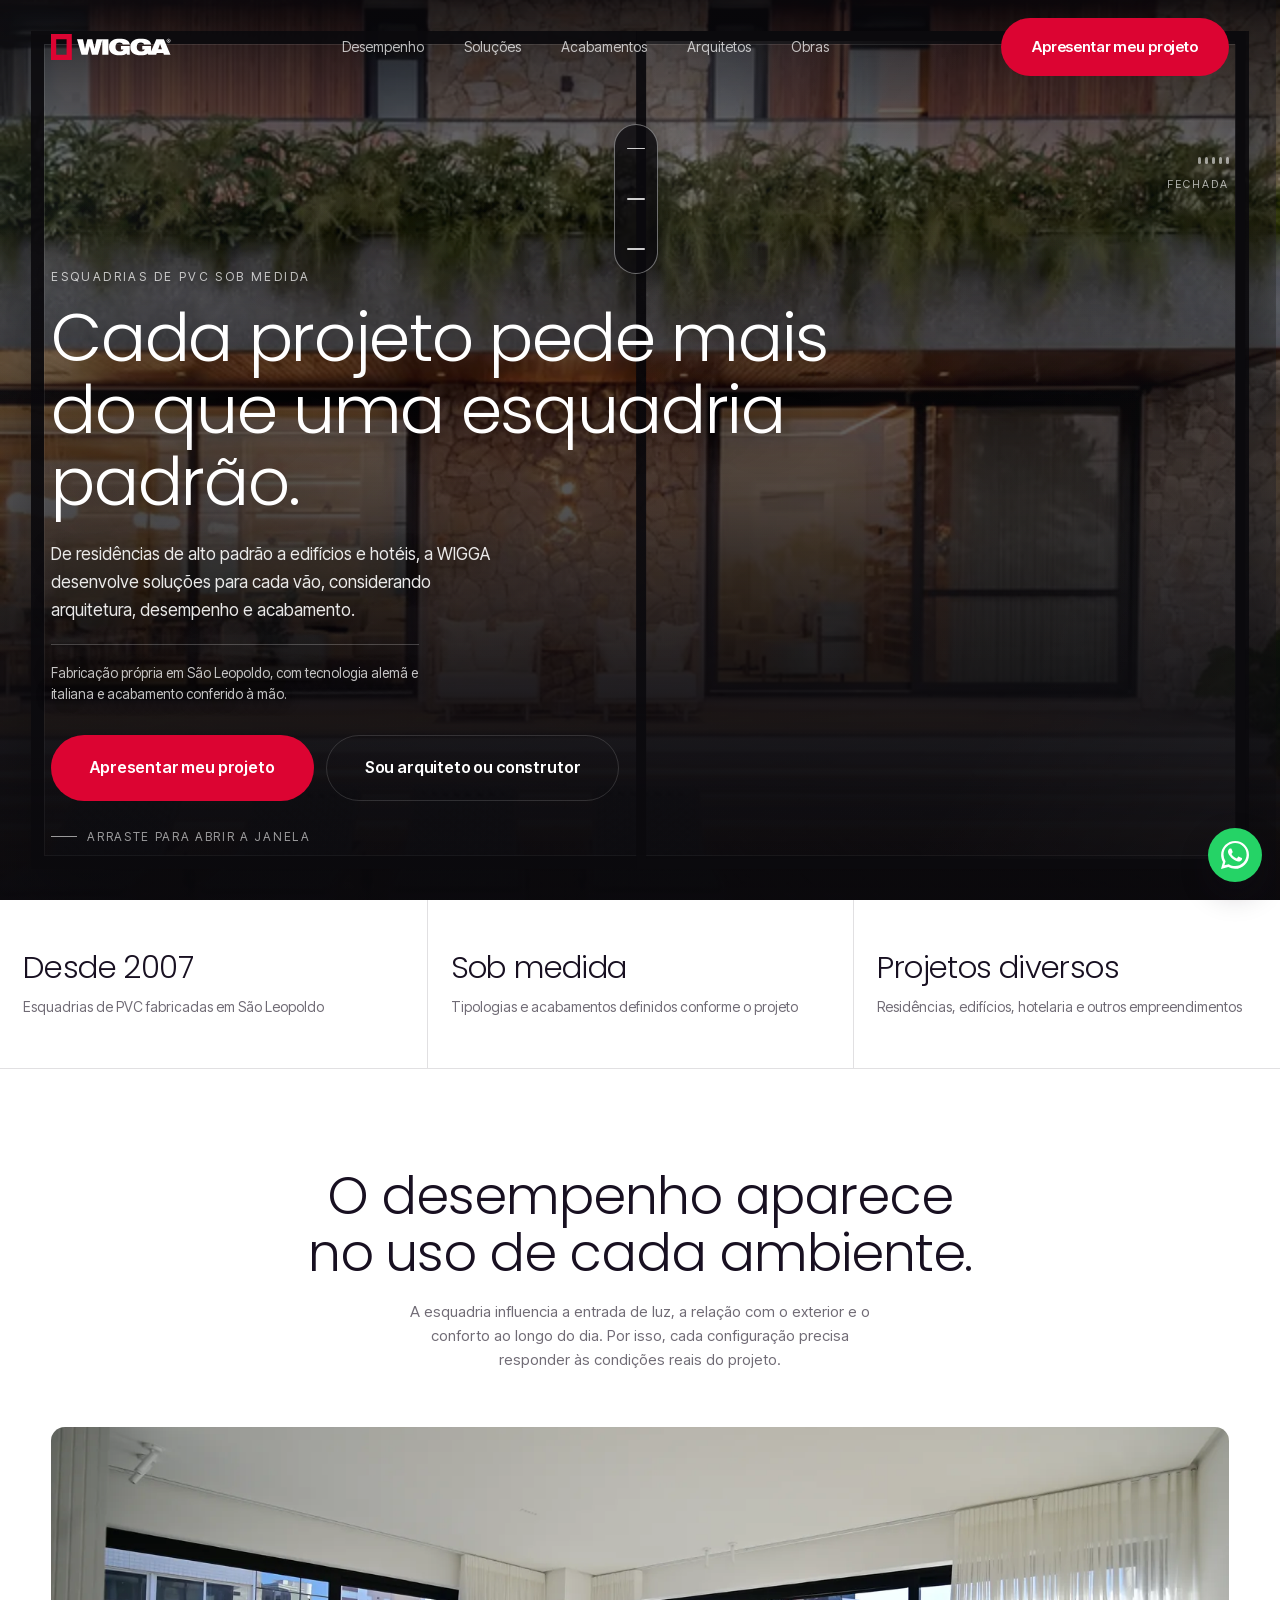
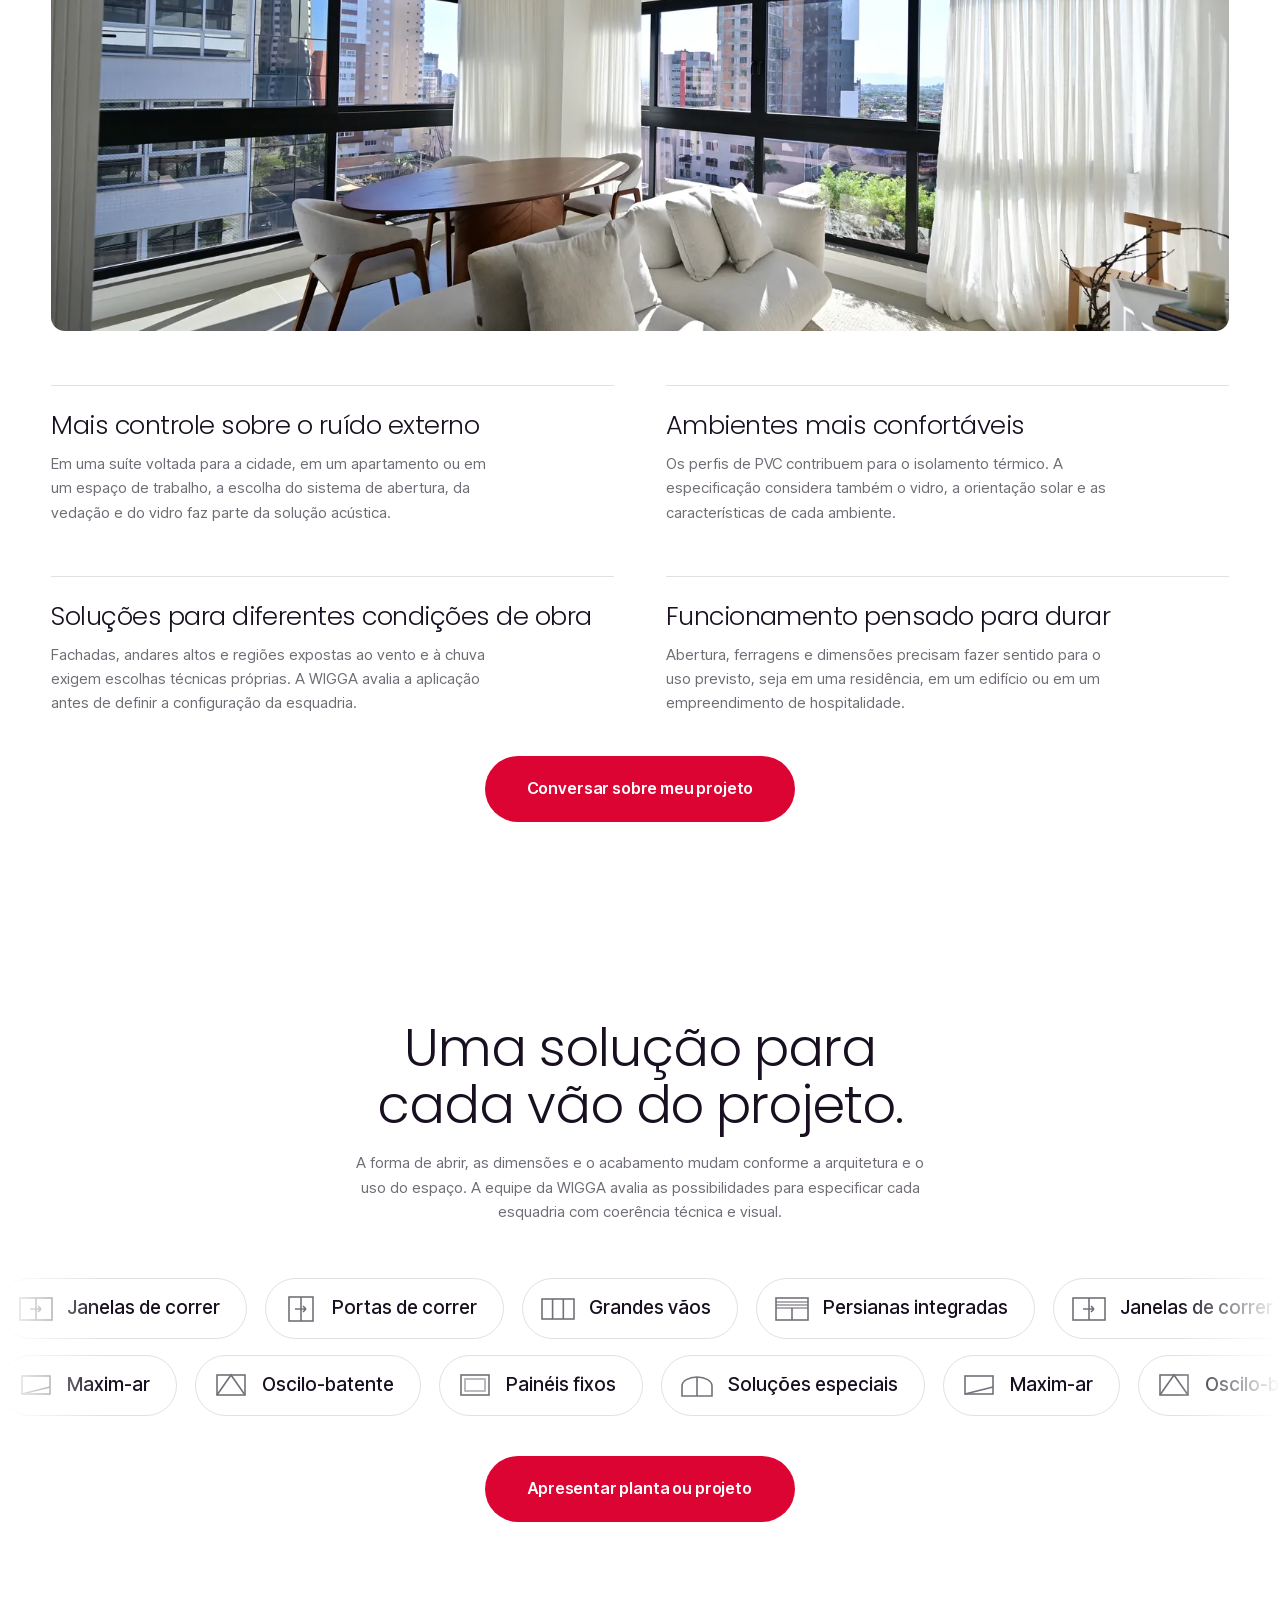
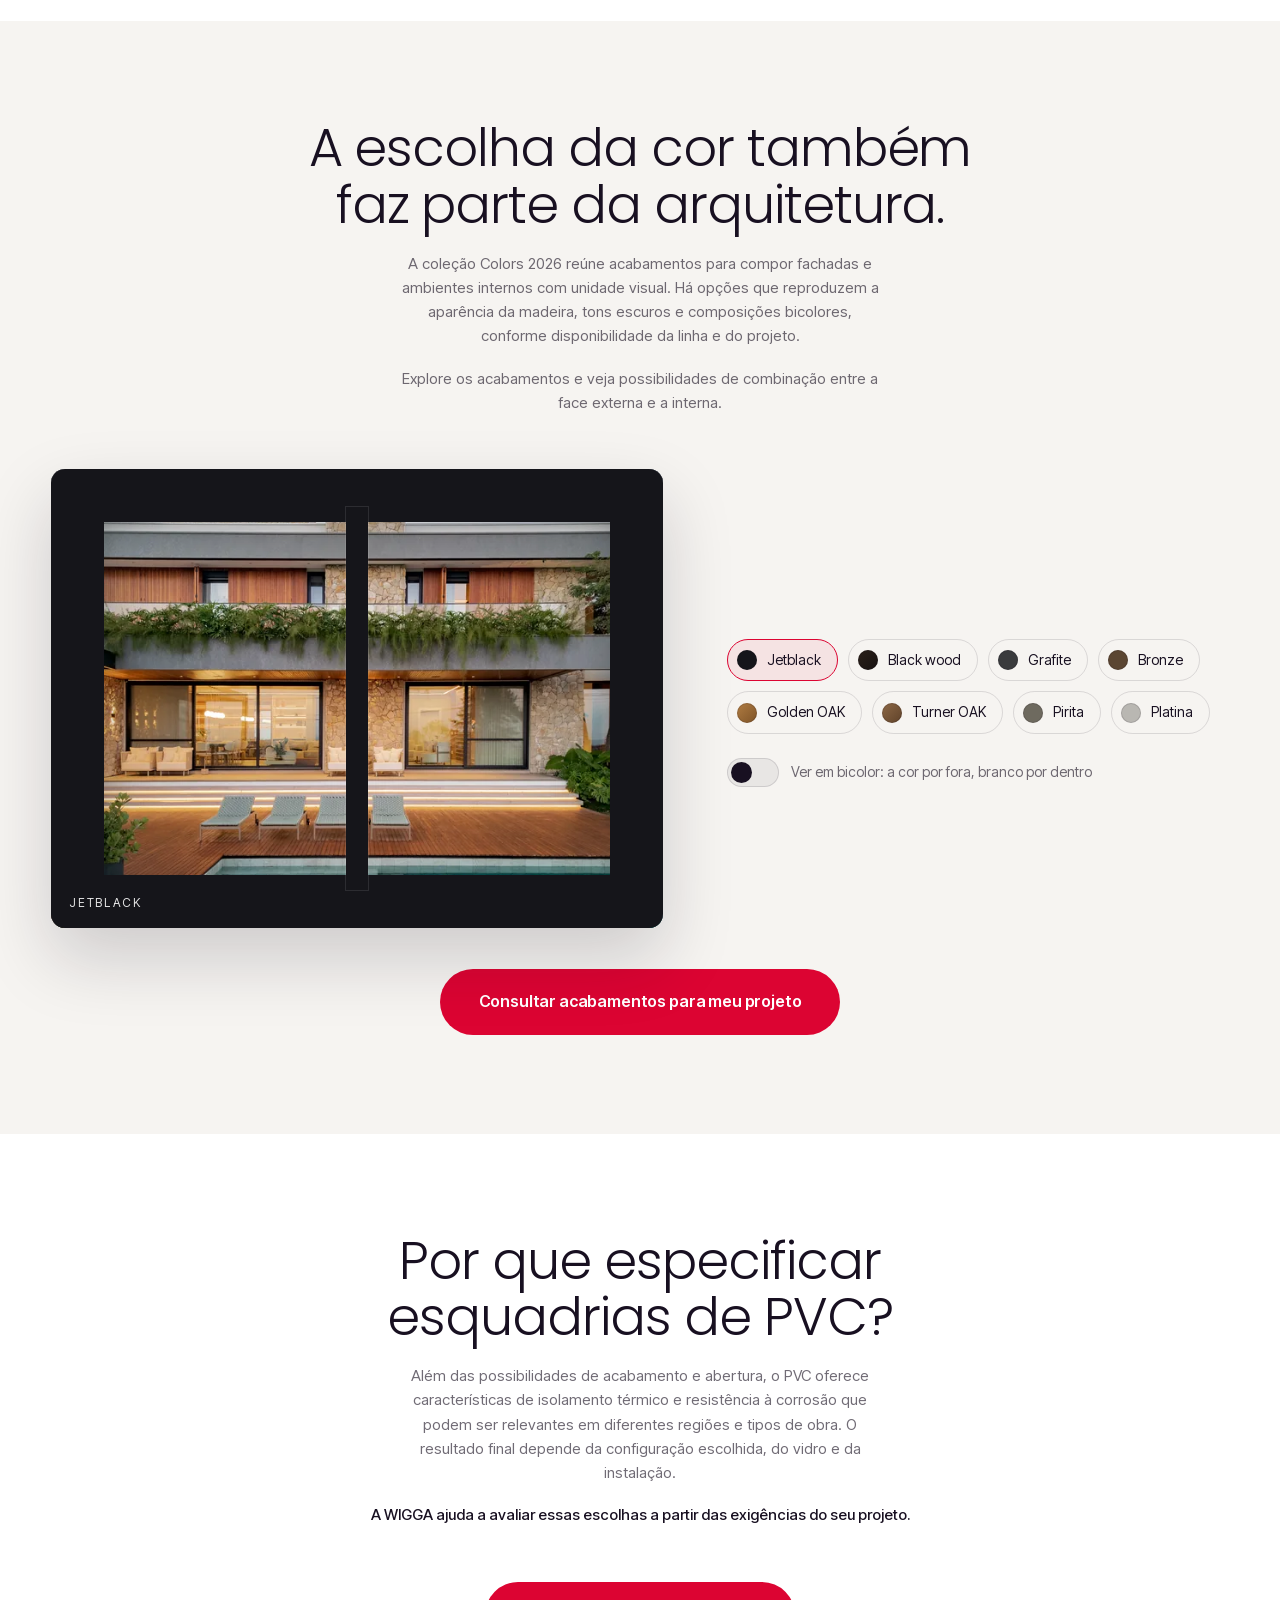
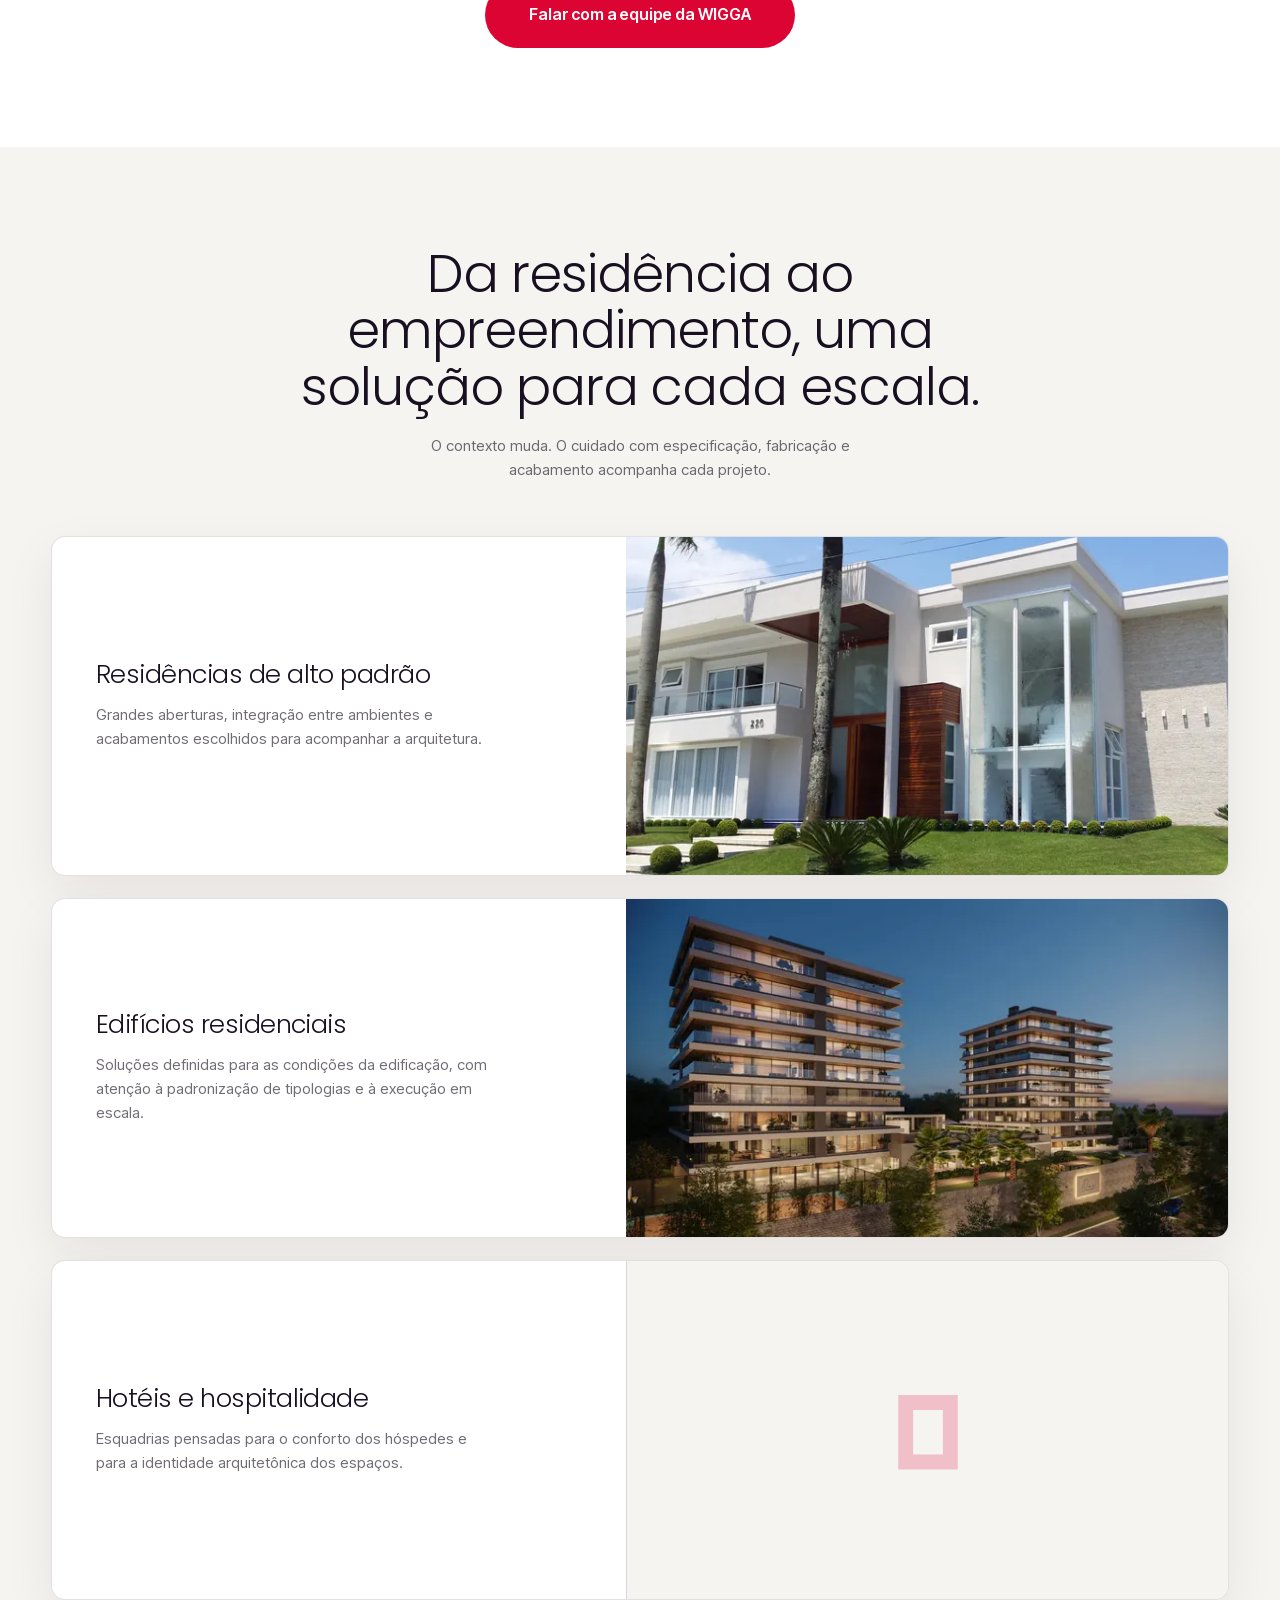
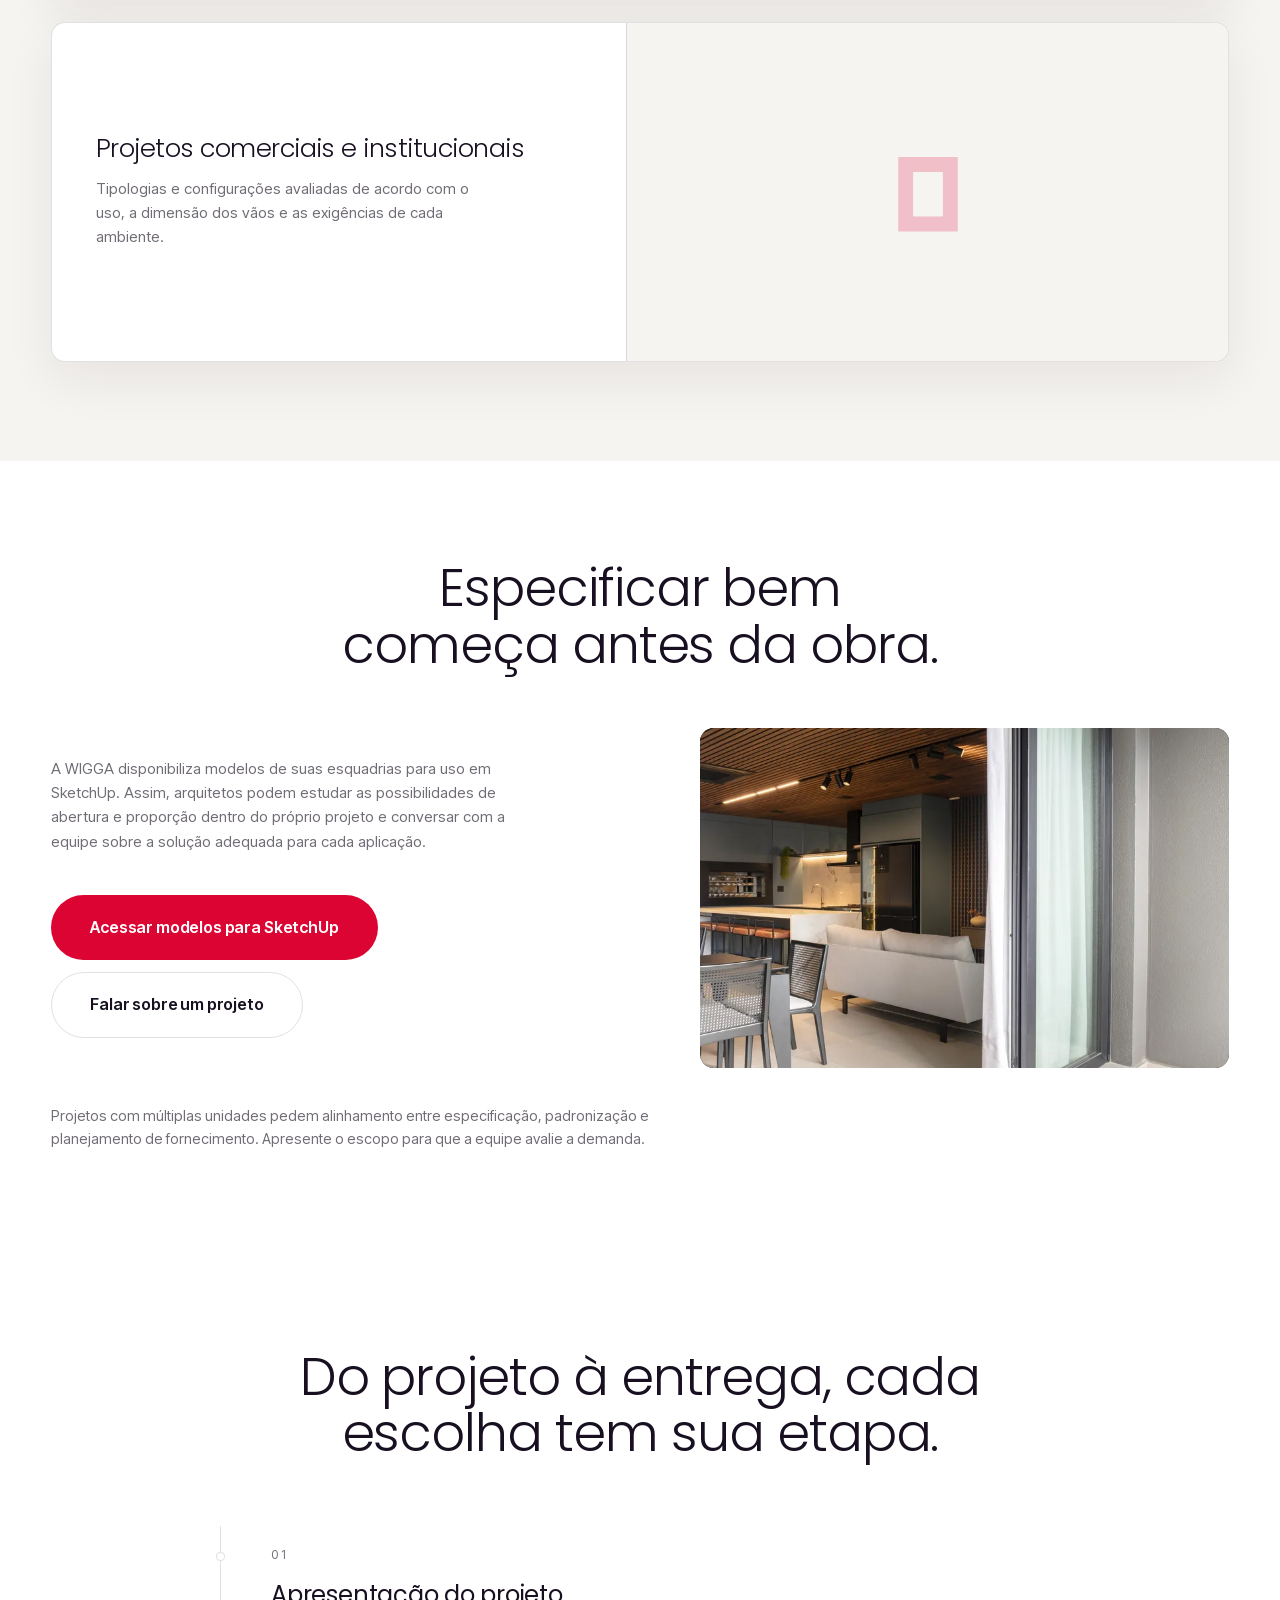
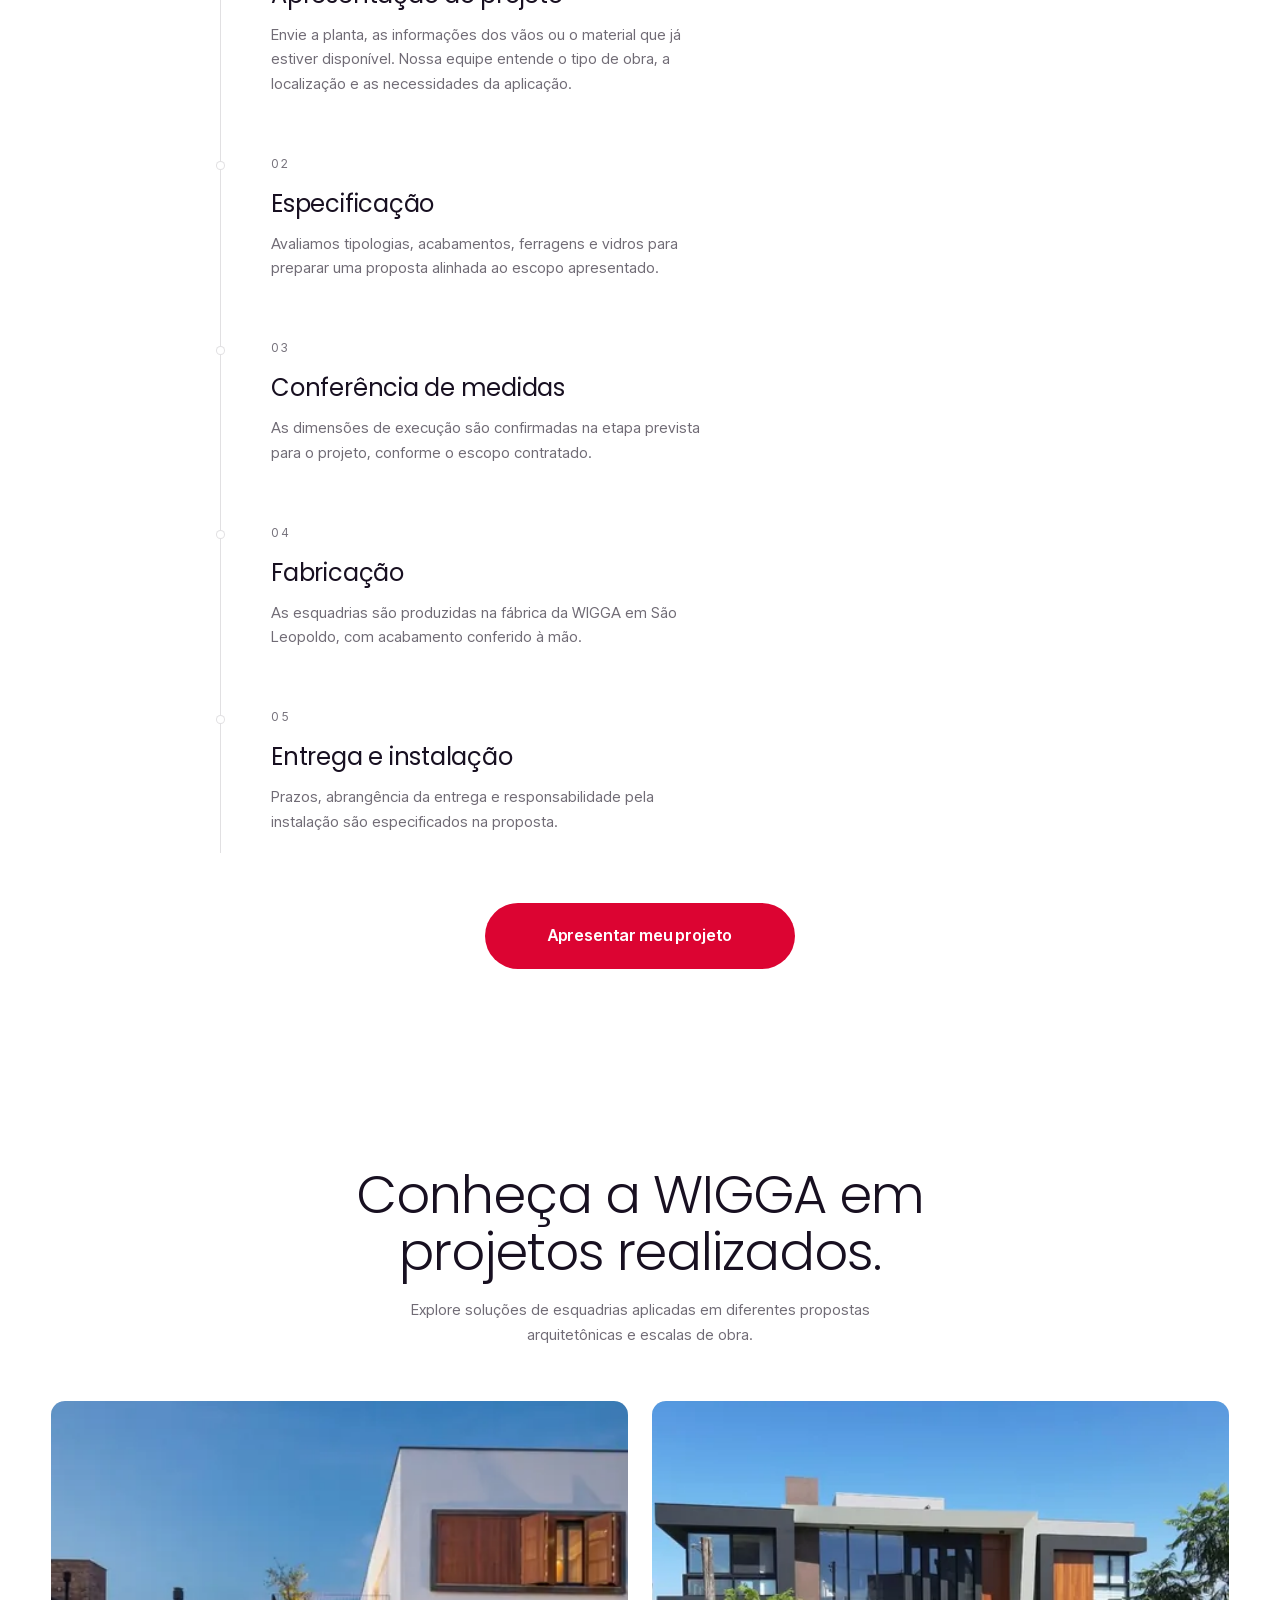
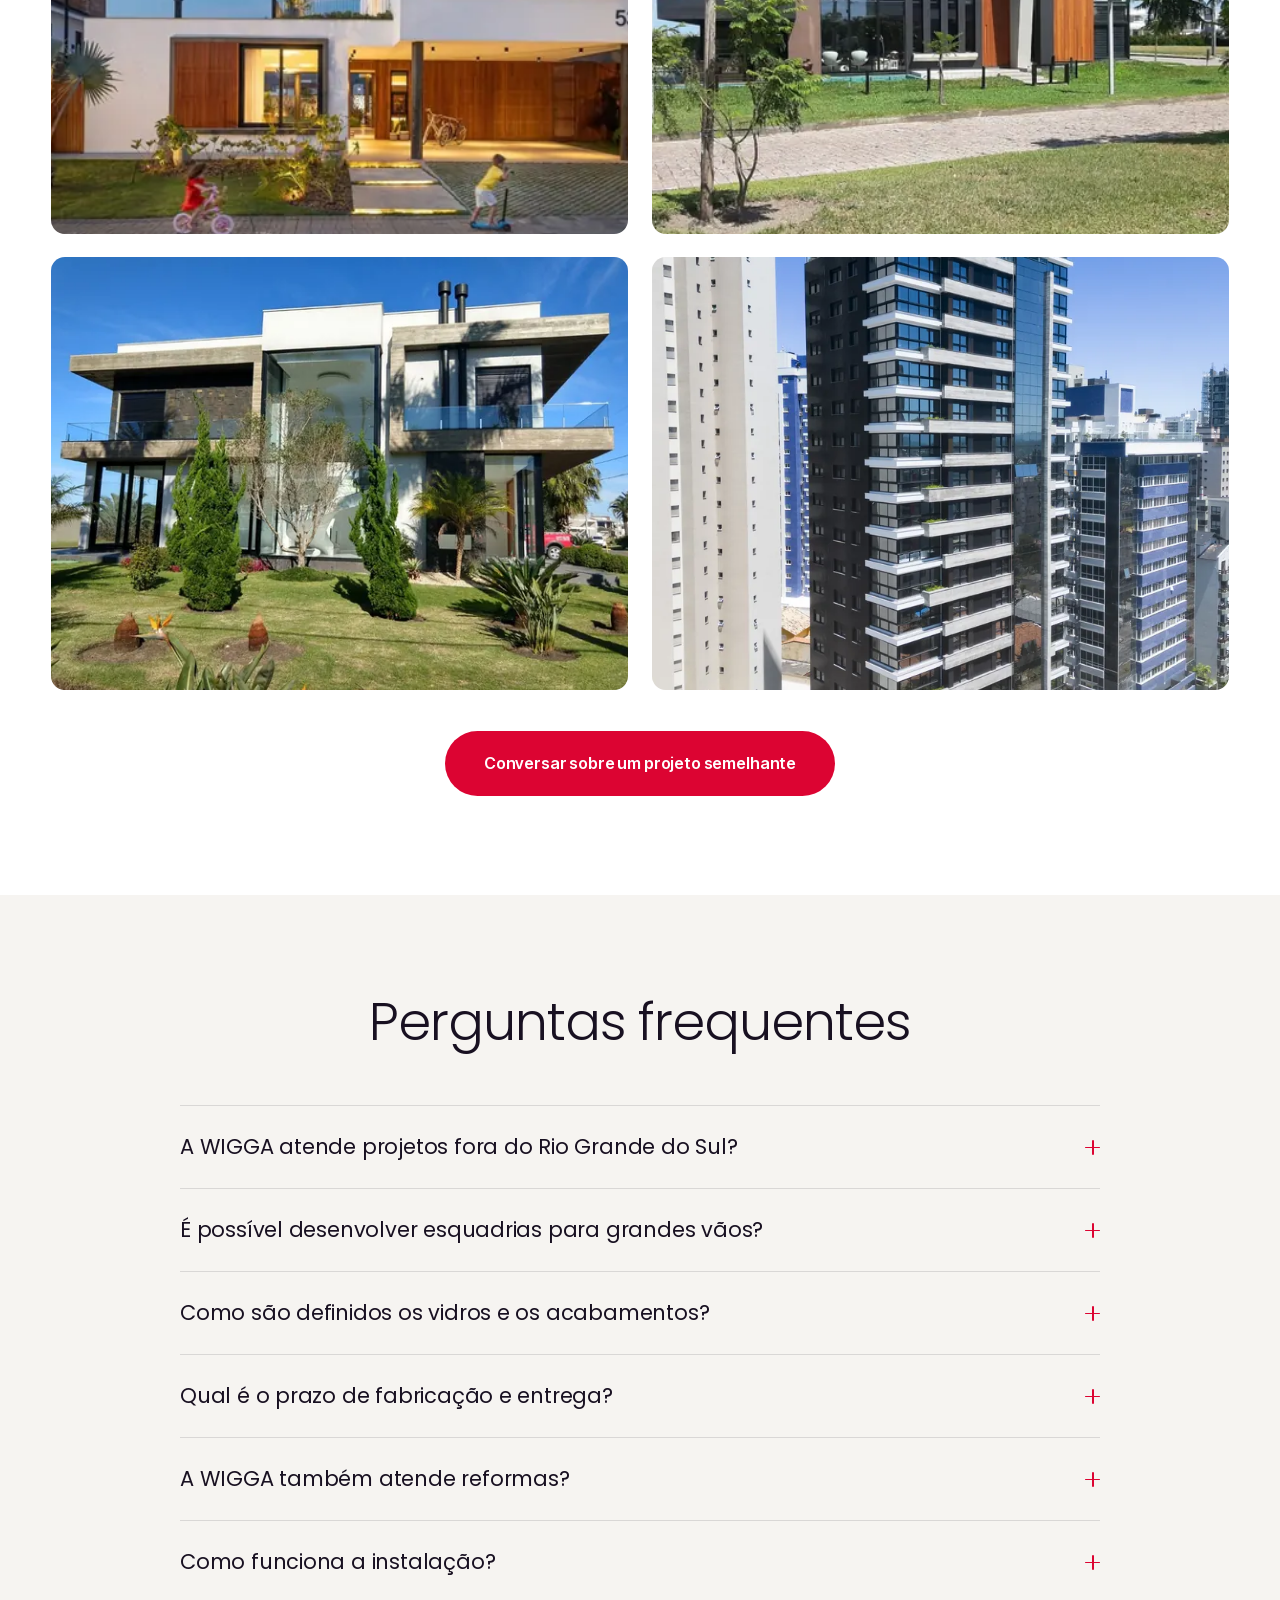
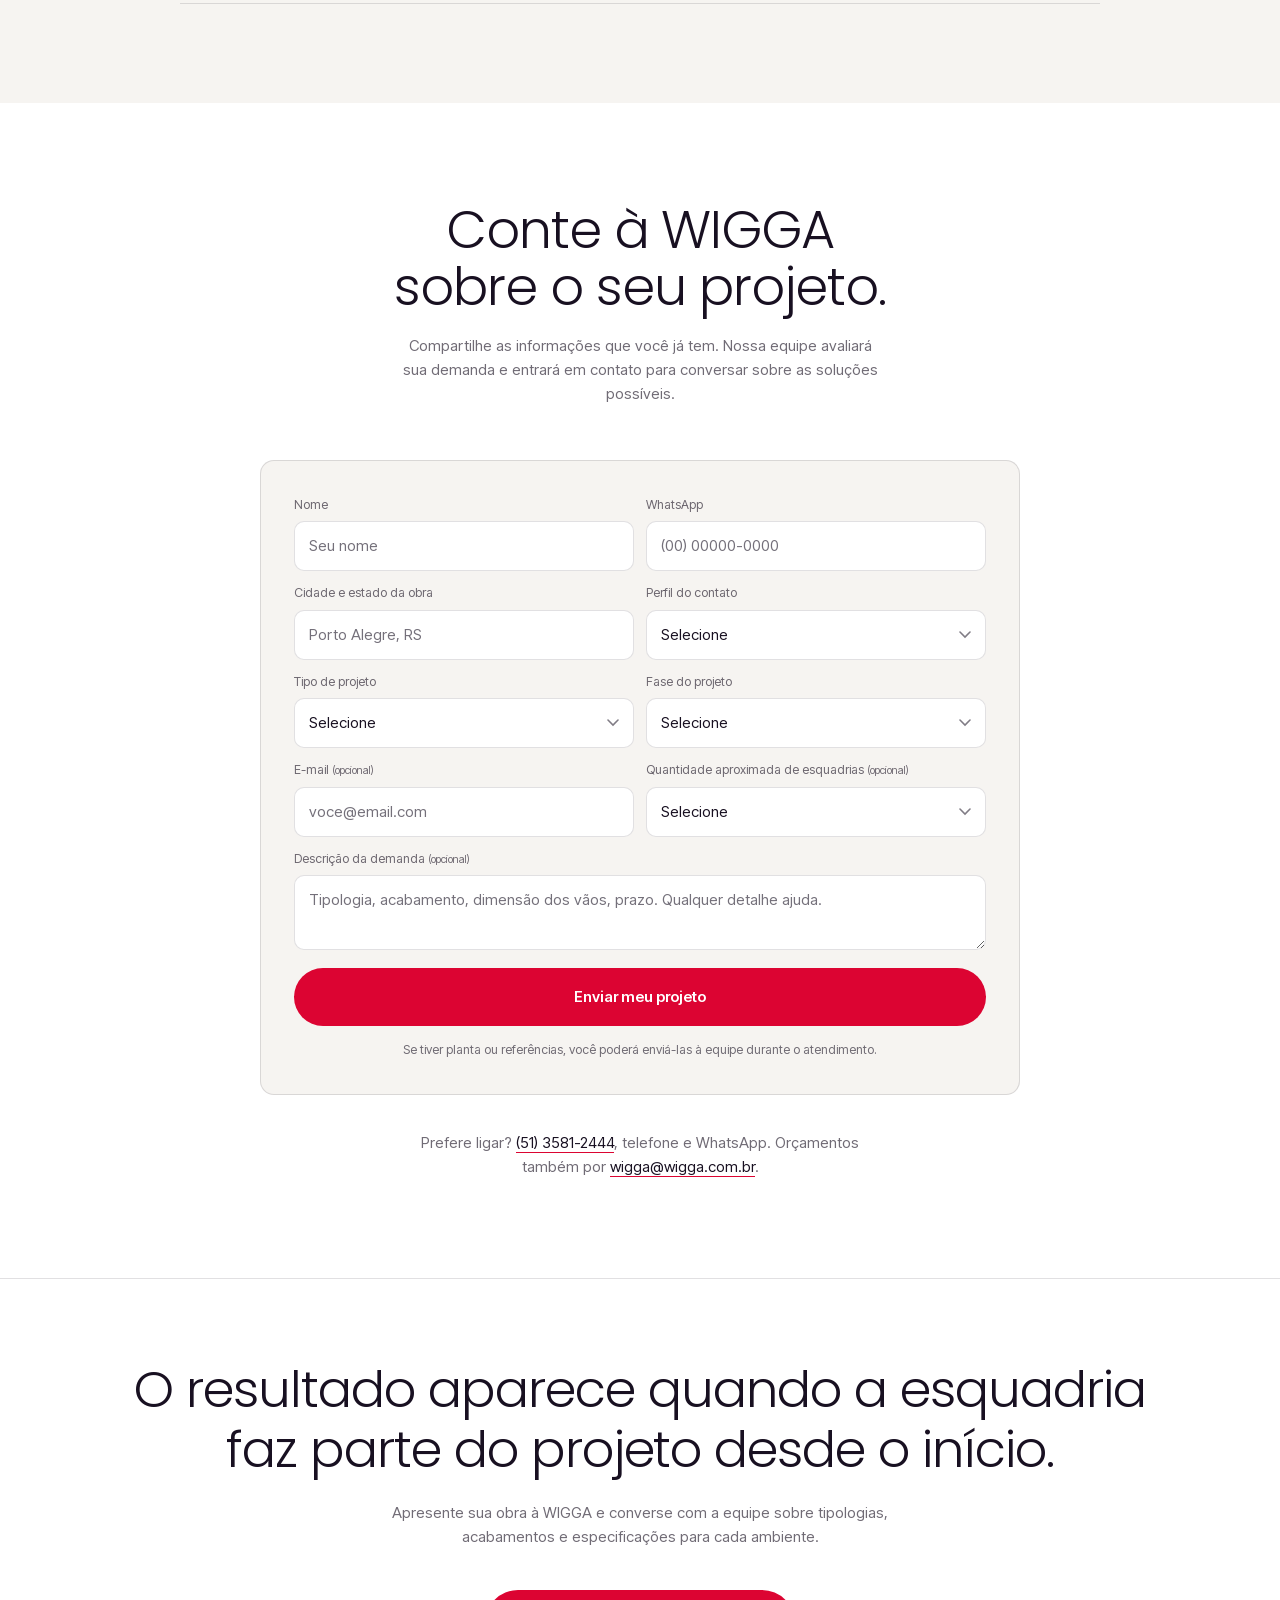
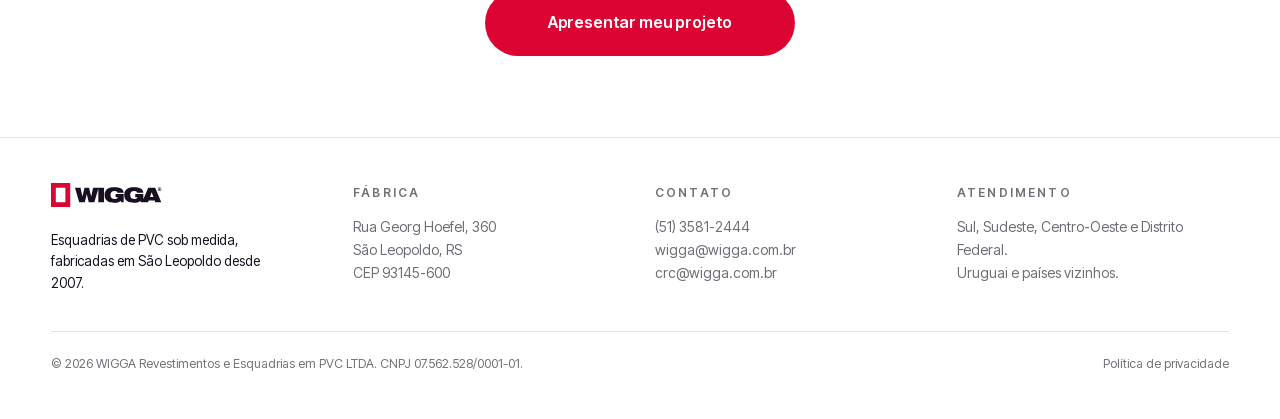
==== index.html @ 5fb22f9e "copy: apply the client's full revision document, word for word WIGGA sent WIGGA_Orientacoes_Completa" ====
<!DOCTYPE html>
<html lang="pt-BR" class="no-js">
<head>
<meta charset="utf-8">
<meta name="viewport" content="width=device-width, initial-scale=1">
<title>Esquadrias de PVC sob medida para projetos de alto padrão | WIGGA</title>
<meta name="description" content="Esquadrias de PVC sob medida para residências, edifícios, hotéis e outros projetos de alto padrão. Apresente seu projeto à equipe da WIGGA.">
<link rel="canonical" href="https://wigga.com.br/">
<meta name="theme-color" content="#FFFFFF">
<meta name="robots" content="index,follow">

<meta property="og:type" content="website">
<meta property="og:locale" content="pt_BR">
<meta property="og:site_name" content="WIGGA">
<meta property="og:title" content="Esquadrias de PVC sob medida para projetos de alto padrão | WIGGA">
<meta property="og:description" content="Esquadrias de PVC sob medida para residências, edifícios, hotéis e outros projetos de alto padrão. Apresente seu projeto à equipe da WIGGA.">
<meta property="og:image" content="https://wigga.com.br/assets/img/hero-residencia-1400.webp">
<meta name="twitter:card" content="summary_large_image">

<link rel="icon" href="assets/img/favicon.svg" type="image/svg+xml">
<link rel="apple-touch-icon" href="assets/img/apple-touch-icon.png">

<link rel="preload" href="assets/fonts/Poppins-300.woff2" as="font" type="font/woff2" crossorigin>
<link rel="preload" href="assets/fonts/InterTight-var.woff2" as="font" type="font/woff2" crossorigin>
<link rel="preload" as="image" href="assets/img/hero-residencia-1400.webp" imagesrcset="assets/img/hero-residencia-1400.webp 1400w, assets/img/hero-residencia-2000.webp 2000w" imagesizes="100vw" media="(min-width:641px)" fetchpriority="high">
<link rel="preload" as="image" href="assets/img/hero-residencia-4x5-640.webp" imagesrcset="assets/img/hero-residencia-4x5-640.webp 640w, assets/img/hero-residencia-4x5-900.webp 900w" imagesizes="100vw" media="(max-width:640px)" fetchpriority="high">
<!--CSS--><style>@font-face{
font-family:'Poppins';
src:url('assets/fonts/Poppins-300.woff2') format('woff2');
font-weight:300; font-style:normal; font-display:swap;
}
@font-face{
font-family:'Poppins';
src:url('assets/fonts/Poppins-400.woff2') format('woff2');
font-weight:400; font-style:normal; font-display:swap;
}
@font-face{
font-family:'Inter Tight';
src:url('assets/fonts/InterTight-var.woff2') format('woff2-variations');
font-weight:100 900; font-style:normal; font-display:swap;
}
:root{
--paper:#FFFFFF;
--paper-2:#F6F4F1;
--ink:#0B0A0E;
--fg:#FFFFFF;
--fg-dim:rgba(255,255,255,.66);
--fg-faint:rgba(255,255,255,.58);
--on-paper:#181021;
--on-paper-dim:rgba(24,16,33,.62);
--on-paper-faint:rgba(24,16,33,.6);
--brand:#DC0432;
--zap:#25D366;
--zap-dark:#1FB457;
--line:rgba(255,255,255,.14);
--line-paper:rgba(24,16,33,.13);
--font-display:'Poppins',-apple-system,BlinkMacSystemFont,'Segoe UI',sans-serif;
--font-body:'Inter Tight',-apple-system,BlinkMacSystemFont,'Segoe UI',sans-serif;
--t-hero:clamp(32px,5.2vw,78px);
--t-h2:clamp(27px,4.1vw,58px);
--t-h3:clamp(19px,2vw,27px);
--t-body:clamp(15px,1.15vw,17px);
--lh-body:1.62;
--tracking-display:-.02em;
--section-py:clamp(72px,11vh,148px);
--maxw:1280px;
--gutter:clamp(20px,4vw,64px);
--radius:14px;
--radius-pill:999px;
--ease-out:cubic-bezier(.2,.8,.3,1);
--ease-inout:cubic-bezier(.7,0,.2,1);
}
*,*::before,*::after{box-sizing:border-box}
html{-webkit-text-size-adjust:100%}
body{
margin:0; background:var(--paper); color:var(--on-paper);
font-family:var(--font-body); font-size:var(--t-body); line-height:var(--lh-body);
font-weight:400; -webkit-font-smoothing:antialiased; overflow-x:hidden;
}
img{display:block;max-width:100%;height:auto}
a{color:inherit;text-decoration:none}
button,input,select,textarea{font:inherit;color:inherit}
h1,h2,h3,h4{margin:0;font-family:var(--font-display);font-weight:300;line-height:1.08;letter-spacing:var(--tracking-display)}
h1{font-size:var(--t-hero)}
h2{font-size:var(--t-h2)}
h3{font-size:var(--t-h3)}
h4{font-size:1rem}
p{margin:0}
::selection{background:var(--brand);color:#fff}
:focus-visible{outline:2px solid var(--brand);outline-offset:3px}
.wrap{width:100%;max-width:var(--maxw);margin-inline:auto;padding-inline:var(--gutter)}
.section{padding-block:var(--section-py);position:relative;background:var(--paper)}
.lead{color:var(--on-paper-dim);max-width:54ch}
.sr-only{position:absolute;width:1px;height:1px;padding:0;margin:-1px;overflow:hidden;clip:rect(0 0 0 0);white-space:nowrap;border:0}
.q-mob{display:none}
@media (max-width:640px){.q-mob{display:block}}
.lead--3{max-width:66ch}
.head{text-align:center;margin-bottom:clamp(34px,6vh,64px)}
.head h2{margin-inline:auto;max-width:24ch;text-wrap:balance}
.head .lead{margin-inline:auto;text-align:center;margin-top:18px}
.btn{
display:inline-flex;align-items:center;justify-content:center;gap:.6em;
padding:16px 30px;border-radius:var(--radius-pill);border:1px solid transparent;
font-family:var(--font-body);font-weight:600;font-size:15px;letter-spacing:-.01em;
cursor:pointer;text-align:center;
transition:transform .35s var(--ease-out),background-color .35s var(--ease-out),color .35s var(--ease-out),border-color .35s var(--ease-out);
}
.btn--primary{background:var(--brand);color:#fff}
.btn--primary:hover{transform:translateY(-2px);background:#f10a3c}
.btn--zap{background:var(--zap);color:#07240F}
.btn--zap:hover{transform:translateY(-2px);background:var(--zap-dark);color:#fff}
.btn--zap svg{width:19px;height:19px;flex:0 0 auto;fill:currentColor}
.btn--ghost{border-color:var(--line-paper);color:var(--on-paper);background:transparent}
.btn--ghost:hover{border-color:var(--on-paper);transform:translateY(-2px)}
.hero .btn--ghost{border-color:var(--line);color:var(--fg)}
.hero .btn--ghost:hover{border-color:var(--fg)}
.btn--lg{padding:19px 38px;font-size:16px}
.cta-linha{display:flex;flex-wrap:wrap;gap:12px;align-items:center;margin-top:clamp(30px,4.5vh,48px)}
.cta-linha--c{justify-content:center}
.cta-linha--c .btn--lg{min-width:310px}
.nav{
position:fixed;inset:0 0 auto 0;z-index:60;color:var(--fg);
display:flex;align-items:center;justify-content:space-between;gap:20px;
padding:18px var(--gutter);border-bottom:1px solid transparent;
transition:background-color .4s var(--ease-out),color .4s var(--ease-out),padding .4s var(--ease-out),border-color .4s var(--ease-out);
}
.nav.is-stuck{background:rgba(255,255,255,.94);backdrop-filter:blur(14px);color:var(--on-paper);padding-block:12px;border-bottom-color:var(--line-paper)}
.nav__logo{display:flex;align-items:center;gap:12px}
.nav__logo svg{height:26px;width:auto}
.nav__links{display:flex;align-items:center;gap:6px}
.nav__links a{
padding:9px 16px;border-radius:var(--radius-pill);border:1px solid transparent;
font-size:14px;opacity:.72;transition:opacity .3s var(--ease-out),border-color .3s var(--ease-out);
}
.nav__links a:hover{opacity:1;border-color:currentColor}
.nav__cta{white-space:nowrap}
.nav__cta svg{width:18px;height:18px;flex:0 0 auto;fill:currentColor}
@media (max-width:900px){.nav__links{display:none}.nav__cta{padding:12px 18px;font-size:13.5px}}
@media (max-width:420px){.nav__cta{padding:11px 15px;font-size:12.5px;gap:.45em}.nav__logo svg{height:22px}}
.hero{position:relative;height:100svh;min-height:600px;overflow:hidden;background:var(--ink);color:var(--fg)}
.hero__stage{position:absolute;inset:0;--sash:0;--inset:clamp(14px,2.4vw,34px)}
.hero__layer{position:absolute;inset:0;will-change:transform}
.hero__layer picture{display:block;width:100%;height:100%}
.hero__layer img{width:100%;height:100%;object-fit:cover;object-position:center}
.hero__out{filter:saturate(1.22) contrast(1.1) brightness(1.1)}
.hero__in{
filter:saturate(.86) contrast(1.02) brightness(.8) hue-rotate(-6deg);
clip-path:inset(0 calc(var(--sash) * 46%) 0 0);
}
.hero__in::after{
content:'';position:absolute;inset:0;pointer-events:none;
background:linear-gradient(107deg,rgba(255,255,255,.14) 0%,rgba(255,255,255,0) 26%,rgba(255,255,255,0) 62%,rgba(255,255,255,.07) 100%);
}
.hero__veil{position:absolute;inset:0;pointer-events:none;
background:linear-gradient(180deg,rgba(11,10,14,.82) 0%,rgba(11,10,14,.22) 28%,rgba(11,10,14,.42) 56%,rgba(11,10,14,.93) 88%,rgba(11,10,14,.97) 100%)}
.hero__frame{position:absolute;inset:0;pointer-events:none;z-index:3}
.hero__frame::before{
content:'';position:absolute;inset:var(--inset);
border:clamp(7px,1.05vw,14px) solid rgba(11,10,14,.92);
box-shadow:0 0 0 1px rgba(255,255,255,.1) inset,0 30px 70px rgba(0,0,0,.4);
}
.hero__sash{
position:absolute;top:var(--inset);bottom:var(--inset);
left:50%;right:var(--inset);
border:clamp(5px,.8vw,10px) solid rgba(11,10,14,.92);
transform:translateX(calc(var(--sash) * -92%));
z-index:4;
}
.hero__sash::after{
content:'';position:absolute;inset:0;pointer-events:none;
background:linear-gradient(122deg,rgba(255,255,255,.1) 0%,rgba(255,255,255,0) 30%,rgba(255,255,255,0) 70%,rgba(255,255,255,.05) 100%);
}
.hero__grip{
position:absolute;top:clamp(104px,21svh,250px);z-index:8;
left:calc(50% - var(--sash) * .92 * (50% - var(--inset)));
transform:translate(-50%,-50%);
width:clamp(44px,3.4vw,54px);height:clamp(112px,13vh,150px);
border-radius:var(--radius-pill);
background:rgba(11,10,14,.82);border:1px solid rgba(255,255,255,.4);
box-shadow:0 10px 30px rgba(0,0,0,.45);
display:grid;place-items:center;gap:5px;
cursor:grab;touch-action:none;pointer-events:auto;
}
.hero__grip:active{cursor:grabbing}
.hero__grip span{display:block;width:18px;height:1.5px;background:rgba(255,255,255,.8);border-radius:2px}
.hero__grip::after{
content:'';position:absolute;inset:-14px;border-radius:var(--radius-pill);
border:1px solid rgba(255,255,255,.14);opacity:0;transform:scale(.88);
transition:opacity .4s var(--ease-out),transform .4s var(--ease-out);
}
.hero__grip:hover::after,.hero__grip:focus-visible::after{opacity:1;transform:scale(1)}
.hero__grip.is-pulsing{animation:gripPulse 2.6s var(--ease-inout) 1.2s 2}
@keyframes gripPulse{0%,100%{box-shadow:0 0 0 0 rgba(220,4,50,0)}40%{box-shadow:0 0 0 12px rgba(220,4,50,.16)}}
.hero__meter{
position:absolute;right:clamp(30px,4vw,58px);top:clamp(96px,14vh,150px);
z-index:6;display:flex;flex-direction:column;align-items:flex-end;gap:12px;pointer-events:none;
}
.hero__bars{display:flex;align-items:flex-end;gap:4px;height:38px}
.hero__bars i{
display:block;width:3px;border-radius:2px;background:rgba(255,255,255,.55);
height:calc(7px + var(--sash) * var(--h,26px));
transition:height .18s var(--ease-out),background-color .5s var(--ease-out);
}
.hero__bars i:nth-child(1){--h:14px}
.hero__bars i:nth-child(2){--h:30px}
.hero__bars i:nth-child(3){--h:22px}
.hero__bars i:nth-child(4){--h:34px}
.hero__bars i:nth-child(5){--h:18px}
.hero__stage.is-open .hero__bars i{background:var(--brand)}
.hero__meter small{
position:relative;font-size:11px;letter-spacing:.18em;text-transform:uppercase;color:var(--fg-dim);
display:flex;gap:8px;align-items:center;min-height:1.2em;
}
.hero__meter small span{opacity:0;position:absolute;right:0;transition:opacity .35s var(--ease-out)}
.hero__meter small span.is-on{opacity:1;position:relative}
.hero__content{position:absolute;left:0;right:0;bottom:0;z-index:5;padding-bottom:clamp(38px,6vh,74px);pointer-events:none}
.hero__content::before{
content:'';position:absolute;inset:-14% 0 0;z-index:-1;pointer-events:none;
background:linear-gradient(180deg,rgba(11,10,14,0) 0%,rgba(11,10,14,.28) 34%,rgba(11,10,14,.5) 68%,rgba(11,10,14,.52) 100%);
}
.hero__content .btn,.hero__content a{pointer-events:auto}
.hero__kicker{
margin-bottom:16px;font-size:12px;letter-spacing:.2em;text-transform:uppercase;
color:rgba(255,255,255,.72);text-shadow:0 1px 14px rgba(0,0,0,.55)
}
.hero h1{max-width:20ch;text-shadow:0 2px 40px rgba(0,0,0,.45)}
.hero h1 em{font-style:normal;color:var(--brand);font-weight:400}
.hero__sub{margin-top:22px;max-width:46ch;color:rgba(255,255,255,.9);font-size:clamp(15px,1.35vw,19px);text-shadow:0 1px 18px rgba(0,0,0,.5)}
.hero__prova{
margin-top:20px;padding-top:18px;max-width:46ch;
border-top:1px solid rgba(255,255,255,.22);
font-size:clamp(13px,1.05vw,14.5px);line-height:1.55;
color:rgba(255,255,255,.76);text-shadow:0 1px 16px rgba(0,0,0,.5)
}
.hero__actions{margin-top:30px;display:flex;flex-wrap:wrap;gap:12px;align-items:center}
.hero__hint{
margin-top:26px;display:inline-flex;align-items:center;gap:10px;
font-size:12px;letter-spacing:.14em;text-transform:uppercase;color:var(--fg-faint);
transition:opacity .5s var(--ease-out)
}
.hero__hint.is-done{opacity:0}
.hero__hint i{display:block;width:26px;height:1px;background:currentColor;animation:hintSlide 2.4s var(--ease-inout) infinite}
@keyframes hintSlide{0%,100%{transform:translateX(0);opacity:.4}50%{transform:translateX(-8px);opacity:1}}
@media (max-height:790px){
.hero h1{font-size:clamp(28px,4.4vw,56px)}
.hero__sub{margin-top:14px;font-size:14.5px;max-width:44ch}
.hero__actions{margin-top:18px}
.hero__hint{margin-top:14px}
.hero__content{padding-bottom:clamp(22px,4vh,44px)}
.hero__meter{top:clamp(80px,11vh,120px)}
}
@media (max-width:860px){
.hero__in{clip-path:inset(0 calc(var(--sash) * 42%) 0 0)}
.hero h1{max-width:20ch}
}
@media (max-width:640px){
.hero h1{font-size:clamp(23px,6.9vw,32px);line-height:1.16;max-width:none}
.hero__actions{flex-direction:column;align-items:stretch;gap:10px}
.hero__actions .btn{width:100%}
.cta-linha .btn{width:100%}
.head{margin-bottom:clamp(28px,5vh,44px)}
}
.stats{background:var(--paper);border-bottom:1px solid var(--line-paper)}
.stats__grid{display:grid;grid-template-columns:repeat(3,1fr)}
.stats__item{padding:clamp(30px,4vw,54px) clamp(14px,1.8vw,28px);border-left:1px solid var(--line-paper)}
.stats__item:first-child{border-left:0}
.stats__item b{
display:block;font-family:var(--font-display);font-weight:300;
font-size:clamp(23px,2.4vw,36px);letter-spacing:-.02em;line-height:1.1;
font-variant-numeric:tabular-nums;white-space:nowrap;color:var(--on-paper);
}
.stats__item>span{display:block;margin-top:12px;color:var(--on-paper-dim);font-size:14px;line-height:1.45}
@media (max-width:760px){
.stats__grid{grid-template-columns:1fr}
.stats__item{border-left:0;border-top:1px solid var(--line-paper)}
.stats__item:first-child{border-top:0}
}
.perf__media{position:relative;border-radius:var(--radius);overflow:hidden;aspect-ratio:21/9;margin:0 0 clamp(36px,6vh,68px)}
.perf__media img{width:100%;height:100%;object-fit:cover}
.perf__list{display:grid;grid-template-columns:repeat(2,minmax(0,1fr));gap:clamp(26px,4vw,54px)}
.perf__item{padding-top:26px;border-top:1px solid var(--line-paper)}
.perf__item h3{margin-bottom:12px}
.perf__item p{color:var(--on-paper-dim);max-width:50ch}
@media (max-width:860px){
.perf__list{grid-template-columns:1fr}
.perf__media{aspect-ratio:16/10}
}
.marquee{overflow:hidden;display:flex;user-select:none;-webkit-mask-image:linear-gradient(90deg,transparent,#000 8%,#000 92%,transparent);mask-image:linear-gradient(90deg,transparent,#000 8%,#000 92%,transparent)}
.marquee__track{display:flex;flex:0 0 auto;min-width:100%;animation:marquee 46s linear infinite}
.marquee--rev .marquee__track{animation-direction:reverse}
.marquee:hover .marquee__track{animation-play-state:paused}
@keyframes marquee{from{transform:translateX(0)}to{transform:translateX(-50%)}}
.marquee__item{
display:inline-flex;align-items:center;gap:14px;margin-right:18px;
padding:14px 26px 14px 18px;border:1px solid var(--line-paper);border-radius:var(--radius-pill);
font-size:clamp(15px,1.5vw,19px);font-weight:500;white-space:nowrap;color:var(--on-paper)
}
.marquee__item svg{width:34px;height:26px;flex:0 0 auto;opacity:.6}
.typo__rows{display:flex;flex-direction:column;gap:16px}
.colors{background:var(--paper-2)}
.colors__grid{display:grid;grid-template-columns:minmax(0,1fr) minmax(0,.82fr);gap:clamp(32px,5vw,72px);align-items:center}
.sampler{
position:relative;aspect-ratio:4/3;border-radius:var(--radius);overflow:hidden;background:#000;
box-shadow:0 30px 70px rgba(24,16,33,.18)
}
.sampler img{position:absolute;inset:0;width:100%;height:100%;object-fit:cover}
.sampler__frame{position:absolute;inset:0;pointer-events:none}
.sampler__frame::before{
content:'';position:absolute;inset:0;border:clamp(20px,3vw,38px) solid var(--sw,#171717);
box-shadow:0 0 0 1px rgba(255,255,255,.12) inset,inset 0 0 60px rgba(0,0,0,.45);
transition:border-color .5s var(--ease-out)
}
.sampler__frame::after{
content:'';position:absolute;inset:clamp(20px,3vw,38px);
border:clamp(8px,1.2vw,15px) solid var(--sw-in,var(--sw,#171717));
transition:border-color .5s var(--ease-out)
}
.sampler__mullion{
position:absolute;top:clamp(20px,3vw,38px);bottom:clamp(20px,3vw,38px);left:50%;
width:clamp(13px,1.8vw,22px);transform:translateX(-50%);
background:var(--sw,#171717);z-index:2;box-shadow:0 0 0 1px rgba(255,255,255,.1);
transition:background-color .5s var(--ease-out)
}
.sampler__legend{
position:absolute;left:18px;bottom:16px;z-index:3;
font-size:12px;letter-spacing:.14em;text-transform:uppercase;color:rgba(255,255,255,.88)
}
.swatches{display:flex;flex-wrap:wrap;gap:10px;margin-top:28px}
.swatch{
display:flex;align-items:center;gap:10px;padding:9px 16px 9px 9px;border-radius:var(--radius-pill);
border:1px solid var(--line-paper);background:transparent;cursor:pointer;font-size:14px;
transition:border-color .3s var(--ease-out),transform .3s var(--ease-out)
}
.swatch i{width:20px;height:20px;border-radius:50%;flex:0 0 auto;box-shadow:0 0 0 1px rgba(24,16,33,.14) inset}
.swatch:hover{transform:translateY(-2px);border-color:rgba(24,16,33,.4)}
.swatch[aria-pressed="true"]{border-color:var(--brand);background:rgba(220,4,50,.07)}
.bicolor{display:flex;align-items:center;gap:12px;margin-top:24px;font-size:14px;color:var(--on-paper-dim)}
.switch{
position:relative;width:52px;height:29px;border-radius:var(--radius-pill);border:1px solid var(--line-paper);
background:rgba(24,16,33,.06);cursor:pointer;flex:0 0 auto;transition:background-color .35s var(--ease-out),border-color .35s var(--ease-out)
}
.switch::after{content:'';position:absolute;top:3px;left:3px;width:21px;height:21px;border-radius:50%;background:var(--on-paper);transition:transform .35s var(--ease-out)}
.switch[aria-pressed="true"]{background:var(--brand);border-color:var(--brand)}
.switch[aria-pressed="true"]::after{transform:translateX(23px);background:#fff}
@media (max-width:900px){.colors__grid{grid-template-columns:1fr}}
.porque__fecho{margin-top:18px;color:var(--on-paper);font-weight:500}
.apps{background:var(--paper-2)}
.apps__stack{position:relative;display:flex;flex-direction:column;gap:22px}
.app{
position:sticky;top:calc(92px + var(--i,0) * 13px);
border-radius:var(--radius);overflow:hidden;background:var(--paper);border:1px solid var(--line-paper);
box-shadow:0 18px 50px rgba(24,16,33,.07);
display:grid;grid-template-columns:minmax(0,1fr) minmax(0,1.05fr);
height:clamp(268px,38vh,340px);
}
.app__txt{padding:clamp(26px,3.4vw,48px);display:flex;flex-direction:column;justify-content:center}
.app__txt h3{margin-bottom:14px}
.app__txt p{color:var(--on-paper-dim);max-width:44ch}
.app__idx{font-size:12px;letter-spacing:.2em;color:var(--on-paper-faint);margin-bottom:16px;font-variant-numeric:tabular-nums}
.app__img{position:relative;overflow:hidden}
.app__img img{width:100%;height:100%;object-fit:cover}
.app__img--vazio{display:grid;place-items:center;background:var(--paper-2);border-left:1px solid var(--line-paper)}
.app__img--vazio svg{width:min(46%,150px);height:auto;color:rgba(220,4,50,.22)}
@media (max-width:860px){
.app{grid-template-columns:1fr;position:relative;top:0;height:auto}
.app__img{aspect-ratio:16/10;order:-1}
}
.spec{background:var(--paper);overflow:hidden}
.spec__grid{display:grid;grid-template-columns:minmax(0,1.05fr) minmax(0,.95fr);gap:clamp(30px,5vw,80px);align-items:stretch}
.spec__col{display:flex;flex-direction:column;align-items:flex-start;justify-content:center}
.spec__media{position:relative;border-radius:var(--radius);overflow:hidden;background:var(--ink);margin:0;height:100%;min-height:340px}
.spec__media img{position:absolute;inset:0;width:100%;height:100%;object-fit:cover}
.spec ul{margin:26px 0 0;padding:0;list-style:none;display:flex;flex-direction:column;gap:14px}
.spec li{padding-left:22px;position:relative;color:var(--on-paper-dim);font-size:15.5px}
.spec li::before{content:'';position:absolute;left:0;top:.62em;width:9px;height:9px;border:2px solid var(--brand)}
.spec__nota{margin-top:clamp(28px,4vh,44px);color:var(--on-paper-dim);font-size:14.5px;max-width:70ch}
@media (max-width:900px){
.spec__grid{grid-template-columns:1fr}
.spec__media{min-height:0;height:auto;aspect-ratio:4/3;order:-1;margin-bottom:24px}
}
.steps__grid{max-width:840px;margin-inline:auto}
.steps__list{position:relative;padding-left:clamp(28px,4vw,54px)}
.steps__line{position:absolute;left:0;top:10px;bottom:10px;width:1px;background:var(--line-paper)}
.steps__line i{position:absolute;inset:0 auto 0 0;width:1px;background:var(--brand);height:var(--p,0%);transition:height .25s linear}
.step{position:relative;padding-block:clamp(20px,3.2vh,34px)}
.step::before{
content:'';position:absolute;left:calc(clamp(28px,4vw,54px) * -1);top:calc(clamp(20px,3.2vh,34px) + .5em);
width:9px;height:9px;border-radius:50%;background:var(--paper);border:1px solid var(--line-paper);
transform:translateX(-4px);transition:background-color .4s var(--ease-out),border-color .4s var(--ease-out)
}
.step.is-on::before{background:var(--brand);border-color:var(--brand)}
.step b{display:block;font-family:var(--font-display);font-weight:400;font-size:clamp(18px,1.9vw,24px);letter-spacing:-.01em;margin-bottom:8px}
.step span{color:var(--on-paper-dim);max-width:48ch;display:block}
.step em{font-style:normal;font-size:12px;letter-spacing:.2em;color:var(--on-paper-faint);display:block;margin-bottom:12px;font-variant-numeric:tabular-nums}
.works__grid{display:grid;grid-template-columns:repeat(2,1fr);gap:clamp(14px,1.8vw,24px)}
.work{position:relative;overflow:hidden;border-radius:var(--radius);background:var(--paper-2);aspect-ratio:4/3;margin:0}
.work img{width:100%;height:100%;object-fit:cover;transform:scale(1.06);transition:transform 1.1s var(--ease-out)}
.work:hover img{transform:scale(1)}
.work::after{
content:'';position:absolute;inset:0;background:var(--paper);transform-origin:bottom;
transform:scaleY(1);transition:transform 1s var(--ease-inout)
}
.work.is-in::after{transform:scaleY(0)}
@media (max-width:640px){
.works__grid{grid-template-columns:1fr;gap:14px}
.work{aspect-ratio:4/3}
.work--tall{aspect-ratio:3/4}
}
.faq{background:var(--paper-2)}
.faq__list{border-top:1px solid var(--line-paper);max-width:920px;margin-inline:auto}
.faq__item{border-bottom:1px solid var(--line-paper)}
.faq__q{
width:100%;display:flex;align-items:center;justify-content:space-between;gap:20px;
padding:24px 0;background:none;border:0;cursor:pointer;text-align:left;
font-family:var(--font-display);font-weight:400;font-size:clamp(16px,1.7vw,21px);letter-spacing:-.01em;color:var(--on-paper)
}
.faq__q i{position:relative;width:15px;height:15px;flex:0 0 auto;transition:transform .4s var(--ease-out)}
.faq__q i::before,.faq__q i::after{content:'';position:absolute;background:var(--brand);border-radius:2px}
.faq__q i::before{top:7px;left:0;width:15px;height:1.6px}
.faq__q i::after{left:7px;top:0;width:1.6px;height:15px;transition:transform .4s var(--ease-out)}
.faq__item.is-open .faq__q i{transform:rotate(90deg)}
.faq__item.is-open .faq__q i::after{transform:scaleY(0)}
.faq__a{overflow:hidden;height:0;transition:height .45s var(--ease-out)}
.faq__a p{padding:0 0 26px;max-width:60ch;color:var(--on-paper-dim);font-size:15.5px}
.cta{position:relative;background:var(--paper);overflow:hidden}
.cta__grid{position:relative;z-index:1;max-width:760px;margin-inline:auto}
.form{
background:var(--paper-2);border:1px solid var(--line-paper);border-radius:var(--radius);
padding:clamp(22px,2.6vw,34px)
}
.form__row{display:grid;grid-template-columns:1fr 1fr;gap:12px}
.form__row--1{grid-template-columns:1fr}
.field{display:flex;flex-direction:column;gap:6px;margin-bottom:12px}
.field label{font-size:12.5px;color:var(--on-paper-dim)}
.field input,.field select,.field textarea{
width:100%;padding:12px 14px;border-radius:10px;background:var(--paper);
border:1px solid var(--line-paper);color:var(--on-paper);font-size:15px;
transition:border-color .3s var(--ease-out)
}
.field textarea{resize:vertical;min-height:62px}
.field input:focus,.field select:focus,.field textarea:focus{outline:none;border-color:var(--brand)}
.field input::placeholder,.field textarea::placeholder{color:var(--on-paper-faint)}
.field select{appearance:none;background-image:url("data:image/svg+xml,%3Csvg xmlns='http://www.w3.org/2000/svg' width='12' height='8' viewBox='0 0 12 8'%3E%3Cpath d='M1 1l5 5 5-5' stroke='%23181021' stroke-opacity='.55' stroke-width='1.6' fill='none' stroke-linecap='round'/%3E%3C/svg%3E");background-repeat:no-repeat;background-position:right 14px center;padding-right:38px}
.field.is-bad input,.field.is-bad select{border-color:#D91E45}
.field__err{font-size:12px;color:#C0173A;display:none}
.field.is-bad .field__err{display:block}
.form .btn{width:100%;margin-top:6px}
.form .btn svg{width:19px;height:19px;fill:currentColor}
.form__note{margin-top:14px;font-size:12.5px;color:var(--on-paper-faint);text-align:center}
.hp{position:absolute;left:-9999px;opacity:0;pointer-events:none}
@media (max-width:520px){.form__row{grid-template-columns:1fr}}
.closer{background:var(--paper);padding-block:clamp(60px,9vh,120px);border-top:1px solid var(--line-paper);overflow:hidden}
.closer h2{font-size:clamp(26px,4vw,56px);text-align:center;line-height:1.16;max-width:34ch;margin-inline:auto;text-wrap:balance}
.closer h2 em{font-style:normal;color:var(--brand)}
.closer__txt{margin:22px auto 0;max-width:62ch;text-align:center;color:var(--on-paper-dim)}
.foot{background:var(--paper);border-top:1px solid var(--line-paper);padding-block:clamp(34px,5vh,58px);font-size:14px;color:var(--on-paper-dim)}
.foot__grid{display:grid;grid-template-columns:repeat(auto-fit,minmax(200px,1fr));gap:30px}
@media (max-width:640px){
.foot__grid{grid-template-columns:repeat(2,1fr);gap:26px 20px}
.foot__logo,.foot__grid>div:last-child{grid-column:1/-1}
.foot__par{grid-column:auto}
}
.foot .foot__h{font-family:var(--font-body);font-weight:600;font-size:12px;letter-spacing:.18em;text-transform:uppercase;color:var(--on-paper-faint);margin-bottom:14px}
.foot a:hover{color:var(--on-paper)}
.foot__legal{margin-top:clamp(28px,4vh,44px);padding-top:22px;border-top:1px solid var(--line-paper);font-size:12.5px;color:var(--on-paper-faint);display:flex;flex-wrap:wrap;gap:12px;justify-content:space-between}
.foot__logo{color:var(--on-paper)}
.foot__logo svg{height:24px;width:auto;margin-bottom:16px}
.wa{
position:fixed;right:18px;bottom:18px;z-index:70;width:54px;height:54px;border-radius:50%;
background:var(--zap);display:grid;place-items:center;box-shadow:0 12px 30px rgba(24,16,33,.24);
transition:transform .35s var(--ease-out)
}
.wa:hover{transform:scale(1.07)}
.wa svg{width:28px;height:28px}
.rv{opacity:0;transform:translateY(22px);transition:opacity .85s var(--ease-out),transform .85s var(--ease-out)}
.rv.is-in{opacity:1;transform:none}
.rv-d1{transition-delay:.08s}.rv-d2{transition-delay:.16s}.rv-d3{transition-delay:.24s}.rv-d4{transition-delay:.32s}
.no-js .rv{opacity:1;transform:none}
.no-js .work::after{transform:scaleY(0)}
@media (prefers-reduced-motion:reduce){
*,*::before,*::after{animation-duration:.01ms!important;animation-iteration-count:1!important;transition-duration:.01ms!important;scroll-behavior:auto!important}
.rv{opacity:1;transform:none}
.work::after{transform:scaleY(0)}
.marquee__track{animation:none}
}</style><!--/CSS-->

<script type="application/ld+json">
{
  "@context":"https://schema.org",
  "@type":"Organization",
  "name":"WIGGA Revestimentos e Esquadrias em PVC LTDA",
  "url":"https://wigga.com.br/",
  "logo":"https://wigga.com.br/assets/img/wigga-logo.svg",
  "telephone":"+55-51-3581-2444",
  "email":"wigga@wigga.com.br",
  "address":{
    "@type":"PostalAddress",
    "streetAddress":"Rua Georg Hoefel, 360",
    "addressLocality":"São Leopoldo",
    "addressRegion":"RS",
    "postalCode":"93145-600",
    "addressCountry":"BR"
  },
  "areaServed":["Sul do Brasil","Sudeste do Brasil","Centro-Oeste do Brasil","Distrito Federal","Uruguai"]
}
</script>
</head>
<body>

<svg width="0" height="0" style="position:absolute" aria-hidden="true" focusable="false">
  <defs>
    <g id="ic-correr" fill="none" stroke="currentColor" stroke-width="1.6"><rect x="1" y="2" width="32" height="22"/><path d="M17 2v22"/><path d="M11 13h11m0 0-3-3m3 3-3 3"/></g>
    <g id="ic-porta" fill="none" stroke="currentColor" stroke-width="1.6"><rect x="5" y="1" width="24" height="24"/><path d="M17 1v24"/><path d="M11 13h11m0 0-3-3m3 3-3 3"/></g>
    <g id="ic-vao" fill="none" stroke="currentColor" stroke-width="1.6"><rect x="1" y="3" width="32" height="20"/><path d="M11.6 3v20M22.3 3v20"/></g>
    <g id="ic-persiana" fill="none" stroke="currentColor" stroke-width="1.6"><rect x="1" y="2" width="32" height="22"/><path d="M1 6h32M1 9h32M1 12h32" opacity=".75"/><path d="M17 12v12"/></g>
    <g id="ic-maxim" fill="none" stroke="currentColor" stroke-width="1.6"><rect x="3" y="4" width="28" height="18"/><path d="M3 22 31 15"/></g>
    <g id="ic-oscilo" fill="none" stroke="currentColor" stroke-width="1.6"><rect x="3" y="3" width="28" height="20"/><path d="M3 23 17 3l14 20"/></g>
    <g id="ic-bay" fill="none" stroke="currentColor" stroke-width="1.6"><path d="M2 20V8h6l5-5h8l5 5h6v12"/></g>
    <g id="ic-fixo" fill="none" stroke="currentColor" stroke-width="1.6"><rect x="3" y="3" width="28" height="20"/><rect x="7" y="7" width="20" height="12" opacity=".6"/></g>
    <g id="ic-curvo" fill="none" stroke="currentColor" stroke-width="1.6"><path d="M2 24V14a15 9 0 0 1 30 0v10z"/><path d="M17 5v19"/></g>
    <g id="ic-pivot" fill="none" stroke="currentColor" stroke-width="1.6"><rect x="5" y="2" width="24" height="22"/><path d="M17 2v22"/><path d="M9 8a11 11 0 0 1 0 10" opacity=".7"/></g>
    <g id="ic-giro" fill="none" stroke="currentColor" stroke-width="1.6"><rect x="5" y="2" width="24" height="22"/><path d="M5 2 29 7v14L5 24"/></g>
    <g id="ic-wigga" fill="currentColor"><path d="M0 0v56.69h45.36V0zm34 45.35H11.34v-34H34z"/></g>
    <path id="ic-zap" d="M17.47 14.38c-.3-.15-1.76-.87-2.03-.97-.27-.1-.47-.15-.67.15-.2.3-.77.97-.94 1.17-.17.2-.35.22-.65.07-.3-.15-1.26-.46-2.4-1.48-.89-.79-1.49-1.76-1.66-2.06-.17-.3-.02-.46.13-.61.13-.13.3-.35.45-.52.15-.17.2-.3.3-.5.1-.2.05-.37-.02-.52-.07-.15-.67-1.61-.92-2.21-.24-.58-.49-.5-.67-.51h-.57c-.2 0-.52.07-.79.37s-1.04 1.01-1.04 2.47 1.06 2.86 1.21 3.06c.15.2 2.1 3.2 5.08 4.49.71.31 1.26.49 1.69.63.71.23 1.36.19 1.87.12.57-.09 1.76-.72 2.01-1.41.25-.7.25-1.29.17-1.42-.07-.13-.27-.2-.57-.35M12.04 21.5h-.01c-1.77 0-3.5-.48-5.02-1.38l-.36-.21-3.73.98 1-3.64-.23-.37a9.86 9.86 0 0 1-1.51-5.26c0-5.45 4.44-9.89 9.9-9.89 2.64 0 5.12 1.03 6.99 2.9a9.82 9.82 0 0 1 2.89 6.99c0 5.45-4.44 9.89-9.92 9.89M20.52 3.45A11.78 11.78 0 0 0 12.04 0C5.46 0 .1 5.36.1 11.94c0 2.1.55 4.16 1.6 5.97L0 24l6.24-1.64a11.9 11.9 0 0 0 5.8 1.48h.01c6.58 0 11.94-5.36 11.94-11.94 0-3.19-1.24-6.19-3.5-8.45"/>
  </defs>
</svg>

<header class="nav">
  <a class="nav__logo" href="#topo" aria-label="WIGGA, início">
    <svg viewBox="0 0 260.57 56.69" xmlns="http://www.w3.org/2000/svg" role="img" aria-label="WIGGA">
      <path d="M0 0v56.69h45.36V0zm34 45.35H11.34v-34H34z" fill="#DC0432"/>
      <g fill="currentColor">
        <path d="M99.36 11.33l-4.39 20.78h-.09l-4.96-20.78H79.19l-5 20.78h-.1l-4.38-20.78H56.69l9.92 34.03h13.2l4.67-18.87h.1l4.62 18.87h13.21l9.37-32.02v32.02h13.44V11.33H99.36z"/>
        <path d="M149.53 18.72a10.51 10.51 0 0 1 4.58.81 4.83 4.83 0 0 1 2.62 3.47h15.16c-1-8.77-8.15-12.87-23.12-12.87-10.3 0-22.22 3.43-22.22 18.35 0 15.73 12.83 18.07 22.27 18.07 7.72 0 12.1-1.2 15.58-4.3l1.53 3.1h5.77V26h-19.12v7.72h5.53c-1 2.58-3.14 4.3-7.53 4.3-6.68 0-10-3.34-10-9.63-.01-6.96 3.47-9.67 8.95-9.67z"/>
        <path d="M246.08 11.33h-16.49l-11.48 27V26H199v7.72h5.53c-1 2.58-3.15 4.3-7.54 4.3-6.67 0-10-3.34-10-9.63 0-6.92 3.48-9.63 9-9.63a10.48 10.48 0 0 1 4.58.81 4.83 4.83 0 0 1 2.57 3.43h15.16c-1.05-8.77-8.15-12.87-23.12-12.87-10.29 0-22.21 3.43-22.21 18.35 0 15.73 12.82 18.07 22.26 18.07 7.72 0 12.11-1.2 15.59-4.3l1.52 3.1h17l1.44-3.91h14l1.43 3.91h14.3zm-12.3 21.83l4-11.54h.1l4 11.54z"/>
        <path d="M260 16.46a4.54 4.54 0 0 1-1.58 1.59 4 4 0 0 1-2.05.59 4 4 0 0 1-2.09-.59 4.71 4.71 0 0 1-1.58-1.59 4 4 0 0 1-.59-2.08 4 4 0 0 1 .59-2.05 4.71 4.71 0 0 1 1.58-1.59 4 4 0 0 1 2.09-.6 3.87 3.87 0 0 1 2.05.6 4.71 4.71 0 0 1 1.58 1.59 3.87 3.87 0 0 1 .6 2.05 3.94 3.94 0 0 1-.6 2.08zm-.78-3.7a3.68 3.68 0 0 0-1.22-1.25 3.06 3.06 0 0 0-3.26 0 3.62 3.62 0 0 0-1.24 1.25 3.1 3.1 0 0 0-.47 1.62 3.13 3.13 0 0 0 .47 1.63 3.59 3.59 0 0 0 1.24 1.24 3.11 3.11 0 0 0 1.64.46 3 3 0 0 0 1.6-.47 3.84 3.84 0 0 0 1.19-1.24 3.17 3.17 0 0 0 .5-1.62 3 3 0 0 0-.48-1.62zm-2.91 2.32h-.49v1.44h-1v-4.23h1.61a1.7 1.7 0 0 1 1.13.35 1.26 1.26 0 0 1 .43 1 1.24 1.24 0 0 1-.67 1.21l1.09 1.63h-1.19zm-.49-.93h.59a.64.64 0 0 0 .44-.13.4.4 0 0 0 .16-.34c0-.31-.2-.46-.6-.46h-.59z"/>
      </g>
    </svg>
  </a>
  <nav class="nav__links" aria-label="Seções">
    <a href="#desempenho">Desempenho</a>
    <a href="#tipologias">Soluções</a>
    <a href="#cores">Acabamentos</a>
    <a href="#arquitetos">Arquitetos</a>
    <a href="#obras">Obras</a>
  </nav>
  <a class="btn btn--primary nav__cta" href="#orcamento">
    <span class="nav__cta-txt">Apresentar meu projeto</span>
  </a>
</header>

<main id="topo">

<!-- ============================= HERO ============================= -->
<section class="hero">
  <div class="hero__stage">
    <div class="hero__layer hero__out">
      <picture>
        <source media="(max-width:640px)" srcset="assets/img/hero-residencia-4x5-640.webp 640w, assets/img/hero-residencia-4x5-900.webp 900w" sizes="100vw">
        <img src="assets/img/hero-residencia-1400.webp"
             srcset="assets/img/hero-residencia-1400.webp 1400w, assets/img/hero-residencia-2000.webp 2000w"
             sizes="100vw" width="1400" height="832" fetchpriority="high"
             alt="Residência de alto padrão com fachada em pedra e madeira, esquadrias escuras de piso a teto e piscina no deck">
      </picture>
    </div>
    <div class="hero__layer hero__in" aria-hidden="true">
      <picture>
        <source media="(max-width:640px)" srcset="assets/img/hero-residencia-4x5-640.webp 640w, assets/img/hero-residencia-4x5-900.webp 900w" sizes="100vw">
        <img src="assets/img/hero-residencia-1400.webp"
             srcset="assets/img/hero-residencia-1400.webp 1400w, assets/img/hero-residencia-2000.webp 2000w"
             sizes="100vw" width="1400" height="832" alt="" loading="eager">
      </picture>
    </div>
    <div class="hero__veil"></div>

    <div class="hero__frame"><div class="hero__sash"></div></div>

    <button class="hero__grip" type="button" role="slider" aria-label="Deslizar a folha da janela"
            aria-valuemin="0" aria-valuemax="100" aria-valuenow="0" tabindex="0">
      <span></span><span></span><span></span>
    </button>

    <div class="hero__meter" aria-hidden="true">
      <div class="hero__bars"><i></i><i></i><i></i><i></i><i></i></div>
      <small><span data-state-in class="is-on">Fechada</span><span data-state-out>Aberta</span></small>
    </div>
  </div>

  <div class="hero__content">
    <div class="wrap">
      <p class="hero__kicker">Esquadrias de PVC sob medida</p>
      <h1>Cada projeto pede mais do que uma esquadria padrão.</h1>
      <p class="hero__sub">De residências de alto padrão a edifícios e hotéis, a WIGGA desenvolve soluções para cada vão, considerando arquitetura, desempenho e acabamento.</p>
      <p class="hero__prova">Fabricação própria em São Leopoldo, com tecnologia alemã e italiana e acabamento conferido à mão.</p>
      <div class="hero__actions">
        <a class="btn btn--primary btn--lg" href="#orcamento">Apresentar meu projeto</a>
        <a class="btn btn--ghost btn--lg" href="#arquitetos">Sou arquiteto ou construtor</a>
      </div>
      <p class="hero__hint"><i></i> Arraste para abrir a janela</p>
    </div>
  </div>
</section>

<!-- ============================= CREDENCIAIS =============================
     Os quatro números antigos saíram: 180 km/h pede laudo por linha e
     configuração, "11 tipologias" não batia com a lista e "2 linhas" só volta
     se pronta entrega for oferta prioritária nos mercados da campanha. -->
<section class="stats">
  <div class="stats__grid">
    <div class="stats__item rv">
      <b>Desde 2007</b>
      <span>Esquadrias de PVC fabricadas em São Leopoldo</span>
    </div>
    <div class="stats__item rv rv-d1">
      <b>Sob medida</b>
      <span>Tipologias e acabamentos definidos conforme o projeto</span>
    </div>
    <div class="stats__item rv rv-d2">
      <b>Projetos diversos</b>
      <span>Residências, edifícios, hotelaria e outros empreendimentos</span>
    </div>
  </div>
</section>

<!-- ============================= DESEMPENHO ============================= -->
<section class="section perf" id="desempenho">
  <div class="wrap">
    <div class="head rv">
      <h2>O desempenho aparece no uso de cada ambiente.</h2>
      <p class="lead">A esquadria influencia a entrada de luz, a relação com o exterior e o conforto ao longo do dia. Por isso, cada configuração precisa responder às condições reais do projeto.</p>
    </div>

    <figure class="perf__media rv">
      <img src="assets/img/interior-vista-1000.webp"
           srcset="assets/img/interior-vista-640.webp 640w, assets/img/interior-vista-1000.webp 1000w, assets/img/interior-vista-1600.webp 1600w"
           sizes="(max-width:900px) 92vw, 1200px" width="1000" height="665" loading="lazy"
           alt="Sala clara de apartamento alto com esquadrias pretas de correr e vista para a cidade">
    </figure>

    <div class="perf__list">
      <article class="perf__item rv">
        <h3>Mais controle sobre o ruído externo</h3>
        <p>Em uma suíte voltada para a cidade, em um apartamento ou em um espaço de trabalho, a escolha do sistema de abertura, da vedação e do vidro faz parte da solução acústica.</p>
      </article>

      <article class="perf__item rv">
        <h3>Ambientes mais confortáveis</h3>
        <p>Os perfis de PVC contribuem para o isolamento térmico. A especificação considera também o vidro, a orientação solar e as características de cada ambiente.</p>
      </article>

      <article class="perf__item rv">
        <h3>Soluções para diferentes condições de obra</h3>
        <p>Fachadas, andares altos e regiões expostas ao vento e à chuva exigem escolhas técnicas próprias. A WIGGA avalia a aplicação antes de definir a configuração da esquadria.</p>
      </article>

      <article class="perf__item rv">
        <h3>Funcionamento pensado para durar</h3>
        <p>Abertura, ferragens e dimensões precisam fazer sentido para o uso previsto, seja em uma residência, em um edifício ou em um empreendimento de hospitalidade.</p>
      </article>
    </div>

    <div class="cta-linha cta-linha--c rv">
      <a class="btn btn--primary btn--lg" href="#orcamento">Conversar sobre meu projeto</a>
    </div>
  </div>
</section>

<!-- ============================= TIPOLOGIAS ============================= -->
<section class="section" id="tipologias">
  <div class="wrap">
    <div class="head rv">
      <h2>Uma solução para cada vão do projeto.</h2>
      <p class="lead lead--3">A forma de abrir, as dimensões e o acabamento mudam conforme a arquitetura e o uso do espaço. A equipe da WIGGA avalia as possibilidades para especificar cada esquadria com coerência técnica e visual.</p>
    </div>
  </div>

  <!-- Oito rótulos de navegação, como o documento define. Não é lista técnica
       exaustiva: a nomenclatura comercial ainda precisa do aval da WIGGA. -->
  <div class="typo__rows rv">
    <div class="marquee">
      <div class="marquee__track">
        <span class="marquee__item"><svg viewBox="0 0 34 26" aria-hidden="true"><use href="#ic-correr"/></svg>Janelas de correr</span>
        <span class="marquee__item"><svg viewBox="0 0 34 26" aria-hidden="true"><use href="#ic-porta"/></svg>Portas de correr</span>
        <span class="marquee__item"><svg viewBox="0 0 34 26" aria-hidden="true"><use href="#ic-vao"/></svg>Grandes vãos</span>
        <span class="marquee__item"><svg viewBox="0 0 34 26" aria-hidden="true"><use href="#ic-persiana"/></svg>Persianas integradas</span>
      </div>
    </div>
    <div class="marquee marquee--rev">
      <div class="marquee__track">
        <span class="marquee__item"><svg viewBox="0 0 34 26" aria-hidden="true"><use href="#ic-maxim"/></svg>Maxim-ar</span>
        <span class="marquee__item"><svg viewBox="0 0 34 26" aria-hidden="true"><use href="#ic-oscilo"/></svg>Oscilo-batente</span>
        <span class="marquee__item"><svg viewBox="0 0 34 26" aria-hidden="true"><use href="#ic-fixo"/></svg>Painéis fixos</span>
        <span class="marquee__item"><svg viewBox="0 0 34 26" aria-hidden="true"><use href="#ic-curvo"/></svg>Soluções especiais</span>
      </div>
    </div>
  </div>

  <div class="wrap">
    <div class="cta-linha cta-linha--c rv">
      <a class="btn btn--primary btn--lg" href="#orcamento">Apresentar planta ou projeto</a>
    </div>
  </div>
</section>

<!-- ============================= COLORS 2026 ============================= -->
<section class="section colors" id="cores">
  <div class="wrap">
    <div class="head rv">
      <h2>A escolha da cor também faz parte da arquitetura.</h2>
      <p class="lead">A coleção Colors 2026 reúne acabamentos para compor fachadas e ambientes internos com unidade visual. Há opções que reproduzem a aparência da madeira, tons escuros e composições bicolores, conforme disponibilidade da linha e do projeto.</p>
      <p class="lead">Explore os acabamentos e veja possibilidades de combinação entre a face externa e a interna.</p>
    </div>
    <!-- Saíram "não descasca" e "não pede repintura": o documento pede
         características comprovadas do acabamento específico, sem prometer
         ausência total de manutenção. Nomes, amostras e disponibilidade das
         cores continuam pendentes de conferência com a WIGGA. -->

    <div class="colors__grid">
      <div class="sampler rv">
        <img src="assets/img/hero-residencia-900.webp" width="900" height="535" loading="lazy" alt="Vista de uma residência através do vão da esquadria">
        <div class="sampler__frame" style="--sw:#15151A"><span class="sampler__mullion"></span></div>
        <span class="sampler__legend">Jetblack</span>
      </div>

      <div>
        <div class="swatches rv rv-d1">
          <button class="swatch" type="button" aria-pressed="true" data-color="#15151A" data-name="Jetblack"><i style="background:#15151A"></i>Jetblack</button>
          <button class="swatch" type="button" aria-pressed="false" data-color="#241C16" data-name="Black wood"><i style="background:linear-gradient(135deg,#2b211a,#171110)"></i>Black wood</button>
          <button class="swatch" type="button" aria-pressed="false" data-color="#3A3B3D" data-name="Grafite"><i style="background:#3A3B3D"></i>Grafite</button>
          <button class="swatch" type="button" aria-pressed="false" data-color="#5B4632" data-name="Bronze"><i style="background:#5B4632"></i>Bronze</button>
          <button class="swatch" type="button" aria-pressed="false" data-color="#9A6B38" data-name="Golden OAK"><i style="background:linear-gradient(135deg,#b07c42,#7e5327)"></i>Golden OAK</button>
          <button class="swatch" type="button" aria-pressed="false" data-color="#7A5A3C" data-name="Turner OAK"><i style="background:linear-gradient(135deg,#8d6846,#5f4229)"></i>Turner OAK</button>
          <button class="swatch" type="button" aria-pressed="false" data-color="#6E6A5F" data-name="Pirita"><i style="background:#6E6A5F"></i>Pirita</button>
          <button class="swatch" type="button" aria-pressed="false" data-color="#B9B7B2" data-name="Platina"><i style="background:#B9B7B2"></i>Platina</button>
        </div>

        <div class="bicolor rv rv-d2">
          <button class="switch" type="button" aria-pressed="false" aria-label="Ver em bicolor, branco por dentro"></button>
          <span>Ver em bicolor: a cor por fora, branco por dentro</span>
        </div>

      </div>
    </div>

    <div class="cta-linha cta-linha--c rv">
      <a class="btn btn--primary btn--lg" href="#orcamento">Consultar acabamentos para meu projeto</a>
    </div>
  </div>
</section>

<!-- ===================== POR QUE PVC =====================
     A tabela comparativa com alumínio e madeira saiu: ela generalizava sobre
     gasto com energia e custo ao longo dos anos sem equivalência de sistemas
     nem dado na página. No lugar, a seção curta que o documento define. -->
<section class="section porque">
  <div class="wrap">
    <div class="head rv">
      <h2>Por que especificar esquadrias de PVC?</h2>
      <p class="lead">Além das possibilidades de acabamento e abertura, o PVC oferece características de isolamento térmico e resistência à corrosão que podem ser relevantes em diferentes regiões e tipos de obra. O resultado final depende da configuração escolhida, do vidro e da instalação.</p>
      <p class="lead porque__fecho">A WIGGA ajuda a avaliar essas escolhas a partir das exigências do seu projeto.</p>
    </div>

    <div class="cta-linha cta-linha--c rv">
      <a class="btn btn--primary btn--lg" href="#orcamento">Falar com a equipe da WIGGA</a>
    </div>
  </div>
</section>

<!-- ============================= APLICAÇÕES =============================
     Quatro aplicações, como o documento lista. Litoral, serra, hospitais e
     escolas saíram: só voltam se forem prioridade comercial real e houver obra
     verificável. Onde não há foto de obra WIGGA na categoria, o cartão usa a
     marca d'água, claramente distinta do portfólio, e não uma foto emprestada. -->
<section class="section apps">
  <div class="wrap">
    <div class="head rv">
      <h2>Da residência ao empreendimento, uma solução para cada escala.</h2>
      <p class="lead">O contexto muda. O cuidado com especificação, fabricação e acabamento acompanha cada projeto.</p>
    </div>

    <div class="apps__stack">
      <article class="app" style="--i:0">
        <div class="app__txt">
          <h3>Residências de alto padrão</h3>
          <p>Grandes aberturas, integração entre ambientes e acabamentos escolhidos para acompanhar a arquitetura.</p>
        </div>
        <div class="app__img">
          <img src="assets/img/residencia-palmeiras-1000.webp" srcset="assets/img/residencia-palmeiras-640.webp 640w, assets/img/residencia-palmeiras-1000.webp 1000w" sizes="(max-width:860px) 92vw, 46vw" width="1000" height="647" loading="lazy" alt="Residência contemporânea de dois pavimentos com grandes panos de vidro e esquadrias brancas">
        </div>
      </article>

      <article class="app" style="--i:1">
        <div class="app__txt">
          <h3>Edifícios residenciais</h3>
          <p>Soluções definidas para as condições da edificação, com atenção à padronização de tipologias e à execução em escala.</p>
        </div>
        <div class="app__img">
          <img src="assets/img/edificio-noturno-1000.webp" srcset="assets/img/edificio-noturno-640.webp 640w, assets/img/edificio-noturno-1000.webp 1000w" sizes="(max-width:860px) 92vw, 46vw" width="1000" height="534" loading="lazy" alt="Edifícios residenciais iluminados ao anoitecer, com esquadrias em todas as varandas">
        </div>
      </article>

      <article class="app" style="--i:2">
        <div class="app__txt">
          <h3>Hotéis e hospitalidade</h3>
          <p>Esquadrias pensadas para o conforto dos hóspedes e para a identidade arquitetônica dos espaços.</p>
        </div>
        <div class="app__img app__img--vazio" aria-hidden="true">
          <svg viewBox="0 0 120 120" aria-hidden="true"><use href="#ic-wigga" transform="translate(37 32) scale(1.05)"/></svg>
        </div>
      </article>

      <article class="app" style="--i:3">
        <div class="app__txt">
          <h3>Projetos comerciais e institucionais</h3>
          <p>Tipologias e configurações avaliadas de acordo com o uso, a dimensão dos vãos e as exigências de cada ambiente.</p>
        </div>
        <div class="app__img app__img--vazio" aria-hidden="true">
          <svg viewBox="0 0 120 120" aria-hidden="true"><use href="#ic-wigga" transform="translate(37 32) scale(1.05)"/></svg>
        </div>
      </article>
    </div>
  </div>
</section>

<!-- ============================= ARQUITETOS =============================
     Saíram as garantias de que a compatibilização "não volta para trás" e de
     que não há ajuste depois da medição. Conferir se o link dos modelos 3D
     está atual e se o download funciona no celular. -->
<section class="section spec" id="arquitetos">
  <div class="wrap">
    <div class="head rv">
      <h2>Especificar bem começa antes da obra.</h2>
    </div>

    <div class="spec__grid">
      <div class="spec__col">
        <p class="lead rv rv-d1">A WIGGA disponibiliza modelos de suas esquadrias para uso em SketchUp. Assim, arquitetos podem estudar as possibilidades de abertura e proporção dentro do próprio projeto e conversar com a equipe sobre a solução adequada para cada aplicação.</p>

        <div class="cta-linha rv rv-d2">
          <a class="btn btn--primary btn--lg" href="https://www.wigga.com.br/" target="_blank" rel="noopener">Acessar modelos para SketchUp</a>
          <a class="btn btn--ghost btn--lg" href="#orcamento">Falar sobre um projeto</a>
        </div>
      </div>

      <figure class="spec__media rv rv-d1">
        <img src="assets/img/grandes-vaos-800.webp" width="800" height="1198" loading="lazy" alt="Porta de correr aberta ligando a sala ao terraço, com perfil branco e vidro do piso ao teto">
      </figure>
    </div>

    <p class="spec__nota rv">Projetos com múltiplas unidades pedem alinhamento entre especificação, padronização e planejamento de fornecimento. Apresente o escopo para que a equipe avalie a demanda.</p>
  </div>
</section>

<!-- ============================= PROCESSO =============================
     Não afirmar que medição local e instalação são sempre executadas pela
     WIGGA: a responsabilidade vai na proposta, caso a caso, sobretudo fora do
     Rio Grande do Sul. -->
<section class="section steps">
  <div class="wrap">
    <div class="head rv">
      <h2>Do projeto à entrega, cada escolha tem sua etapa.</h2>
    </div>

    <div class="steps__grid">
      <div class="steps__list">
        <div class="steps__line"><i></i></div>

        <div class="step">
          <em>01</em>
          <b>Apresentação do projeto</b>
          <span>Envie a planta, as informações dos vãos ou o material que já estiver disponível. Nossa equipe entende o tipo de obra, a localização e as necessidades da aplicação.</span>
        </div>
        <div class="step">
          <em>02</em>
          <b>Especificação</b>
          <span>Avaliamos tipologias, acabamentos, ferragens e vidros para preparar uma proposta alinhada ao escopo apresentado.</span>
        </div>
        <div class="step">
          <em>03</em>
          <b>Conferência de medidas</b>
          <span>As dimensões de execução são confirmadas na etapa prevista para o projeto, conforme o escopo contratado.</span>
        </div>
        <div class="step">
          <em>04</em>
          <b>Fabricação</b>
          <span>As esquadrias são produzidas na fábrica da WIGGA em São Leopoldo, com acabamento conferido à mão.</span>
        </div>
        <div class="step">
          <em>05</em>
          <b>Entrega e instalação</b>
          <span>Prazos, abrangência da entrega e responsabilidade pela instalação são especificados na proposta.</span>
        </div>
      </div>
    </div>

    <div class="cta-linha cta-linha--c rv">
      <a class="btn btn--primary btn--lg" href="#orcamento">Apresentar meu projeto</a>
    </div>
  </div>
</section>

<!-- ============================= OBRAS ============================= -->
<section class="section works" id="obras">
  <div class="wrap">
    <div class="head rv">
      <h2>Conheça a WIGGA em projetos realizados.</h2>
      <p class="lead">Explore soluções de esquadrias aplicadas em diferentes propostas arquitetônicas e escalas de obra.</p>
    </div>
    <!-- Legenda por obra (tipo de projeto, cidade e solução aplicada) fica
         pendente: o documento pede confirmação com a WIGGA antes de publicar. -->

    <div class="works__grid">
      <figure class="work work--tall rv">
        <img src="assets/img/residencia-madeira-1000.webp" srcset="assets/img/residencia-madeira-640.webp 640w, assets/img/residencia-madeira-1000.webp 1000w" sizes="(max-width:640px) 92vw, 46vw" width="1000" height="562" loading="lazy" alt="Residência com painéis de madeira e esquadrias escuras na fachada">
      </figure>
      <figure class="work rv rv-d1">
        <img src="assets/img/obra-01-1000.webp" srcset="assets/img/obra-01-640.webp 640w, assets/img/obra-01-1000.webp 1000w" sizes="(max-width:640px) 92vw, 46vw" width="1000" height="607" loading="lazy" alt="Residência contemporânea com esquadrias de piso a teto e jardim frontal">
      </figure>
      <figure class="work rv rv-d1">
        <img src="assets/img/obra-02-1000.webp" srcset="assets/img/obra-02-640.webp 640w, assets/img/obra-02-1000.webp 1000w" sizes="(max-width:640px) 92vw, 46vw" width="1000" height="750" loading="lazy" alt="Sobrado moderno com grandes vãos envidraçados e varanda">
      </figure>
      <figure class="work work--tall rv">
        <img src="assets/img/edificio-vertical-800.webp" width="800" height="1067" loading="lazy" alt="Edifício alto com esquadrias escuras, visto de baixo contra o céu">
      </figure>
    </div>

    <div class="cta-linha cta-linha--c rv">
      <a class="btn btn--primary btn--lg" href="#orcamento">Conversar sobre um projeto semelhante</a>
    </div>
  </div>
</section>

<!-- ============================= FAQ =============================
     Seis perguntas, na redação do documento. Saíram a de preço contra alumínio
     ("a conta se inverte rápido", sem simulação) e a de garantia, que só volta
     quando a WIGGA informar prazo, componentes e condições reais. Cobertura
     geográfica, reforma e instalação ainda pedem conferência com o comercial. -->
<section class="section faq">
  <div class="wrap">
    <div class="head rv">
      <h2>Perguntas frequentes</h2>
    </div>

    <div class="faq__list rv rv-d1">
      <div class="faq__item">
        <button class="faq__q" type="button">A WIGGA atende projetos fora do Rio Grande do Sul?<i></i></button>
        <div class="faq__a"><p>Sim. A fábrica fica em São Leopoldo e a WIGGA avalia projetos em diferentes regiões. Informe a cidade e o estado da obra para que a equipe confirme as condições de atendimento e fornecimento.</p></div>
      </div>
      <div class="faq__item">
        <button class="faq__q" type="button">É possível desenvolver esquadrias para grandes vãos?<i></i></button>
        <div class="faq__a"><p>A WIGGA trabalha com diferentes sistemas e tipologias. As possibilidades dependem das dimensões, do tipo de abertura e das exigências técnicas do projeto. Envie a planta para uma avaliação.</p></div>
      </div>
      <div class="faq__item">
        <button class="faq__q" type="button">Como são definidos os vidros e os acabamentos?<i></i></button>
        <div class="faq__a"><p>A especificação considera o uso do ambiente, a arquitetura e as condições da obra. As opções disponíveis são apresentadas durante o atendimento e detalhadas na proposta.</p></div>
      </div>
      <div class="faq__item">
        <button class="faq__q" type="button">Qual é o prazo de fabricação e entrega?<i></i></button>
        <div class="faq__a"><p>O prazo depende das tipologias, dos acabamentos, do volume e do local da obra. Ele é informado na proposta comercial.</p></div>
      </div>
      <div class="faq__item">
        <button class="faq__q" type="button">A WIGGA também atende reformas?<i></i></button>
        <div class="faq__a"><p>Sim, a viabilidade depende das condições do vão existente e do escopo da reforma. Envie fotos ou o projeto para uma análise inicial.</p></div>
      </div>
      <div class="faq__item">
        <button class="faq__q" type="button">Como funciona a instalação?<i></i></button>
        <div class="faq__a"><p>A responsabilidade e a abrangência da instalação são definidas para cada projeto e registradas na proposta.</p></div>
      </div>
    </div>
  </div>
</section>

<!-- ============================= FORMULÁRIO ============================= -->
<section class="section cta" id="orcamento">
  <div class="wrap">
    <div class="head rv">
      <h2>Conte à WIGGA sobre o seu projeto.</h2>
      <p class="lead">Compartilhe as informações que você já tem. Nossa equipe avaliará sua demanda e entrará em contato para conversar sobre as soluções possíveis.</p>
    </div>

    <div class="cta__grid">
      <form class="form rv rv-d1" id="form-orcamento" novalidate>
        <input class="hp" type="text" name="website" tabindex="-1" autocomplete="off" aria-hidden="true">

        <div class="form__row">
          <div class="field">
            <label for="f-nome">Nome</label>
            <input id="f-nome" name="nome" type="text" autocomplete="name" placeholder="Seu nome">
            <span class="field__err">Escreva seu nome</span>
          </div>
          <div class="field">
            <label for="f-zap">WhatsApp</label>
            <input id="f-zap" name="whatsapp" type="tel" inputmode="numeric" autocomplete="tel" placeholder="(00) 00000-0000">
            <span class="field__err">Telefone incompleto</span>
          </div>
        </div>

        <div class="form__row">
          <div class="field">
            <label for="f-cidade">Cidade e estado da obra</label>
            <input id="f-cidade" name="cidade" type="text" placeholder="Porto Alegre, RS">
            <span class="field__err">Diga onde é a obra</span>
          </div>
          <div class="field">
            <label for="f-perfil">Perfil do contato</label>
            <select id="f-perfil" name="perfil">
              <option value="">Selecione</option>
              <option>Proprietário ou investidor</option>
              <option>Arquiteto ou designer</option>
              <option>Construtora ou incorporadora</option>
              <option>Gestor de hotel ou empreendimento</option>
              <option>Outro</option>
            </select>
            <span class="field__err">Escolha uma opção</span>
          </div>
        </div>

        <div class="form__row">
          <div class="field">
            <label for="f-projeto">Tipo de projeto</label>
            <select id="f-projeto" name="projeto">
              <option value="">Selecione</option>
              <option>Residência</option>
              <option>Apartamento</option>
              <option>Edifício residencial</option>
              <option>Hotel ou pousada</option>
              <option>Comercial ou institucional</option>
              <option>Outro</option>
            </select>
            <span class="field__err">Escolha uma opção</span>
          </div>
          <div class="field">
            <label for="f-fase">Fase do projeto</label>
            <select id="f-fase" name="fase">
              <option value="">Selecione</option>
              <option>Estudo ou anteprojeto</option>
              <option>Projeto executivo</option>
              <option>Obra em andamento</option>
              <option>Reforma</option>
              <option>Outra</option>
            </select>
            <span class="field__err">Escolha uma opção</span>
          </div>
        </div>

        <div class="form__row">
          <div class="field">
            <label for="f-mail">E-mail <small>(opcional)</small></label>
            <input id="f-mail" name="email" type="email" autocomplete="email" placeholder="voce@email.com">
            <span class="field__err">E-mail inválido</span>
          </div>
          <div class="field">
            <label for="f-qtd">Quantidade aproximada de esquadrias <small>(opcional)</small></label>
            <select id="f-qtd" name="quantidade">
              <option value="">Selecione</option>
              <option>1 a 4</option>
              <option>5 a 10</option>
              <option>Mais de 10</option>
            </select>
          </div>
        </div>

        <div class="form__row form__row--1">
          <div class="field">
            <label for="f-msg">Descrição da demanda <small>(opcional)</small></label>
            <textarea id="f-msg" name="mensagem" rows="2" placeholder="Tipologia, acabamento, dimensão dos vãos, prazo. Qualquer detalhe ajuda."></textarea>
          </div>
        </div>

        <button class="btn btn--primary" type="submit">Enviar meu projeto</button>
        <p class="form__note">Se tiver planta ou referências, você poderá enviá-las à equipe durante o atendimento.</p>
      </form>
    </div>

    <p class="lead rv rv-d2" style="text-align:center;margin:clamp(26px,4vh,40px) auto 0">Prefere ligar? <a href="https://wa.me/555135812444" data-zap style="color:var(--on-paper);border-bottom:1px solid var(--brand)">(51) 3581-2444</a>, telefone e WhatsApp. Orçamentos também por <a href="mailto:wigga@wigga.com.br" style="color:var(--on-paper);border-bottom:1px solid var(--brand)">wigga@wigga.com.br</a>.</p>
  </div>
</section>

<!-- ============================= FECHAMENTO ============================= -->
<section class="closer">
  <div class="wrap">
    <h2 class="rv">O resultado aparece quando a esquadria faz parte do projeto desde o início.</h2>
    <p class="closer__txt rv">Apresente sua obra à WIGGA e converse com a equipe sobre tipologias, acabamentos e especificações para cada ambiente.</p>
    <div class="cta-linha cta-linha--c rv rv-d1">
      <a class="btn btn--primary btn--lg" href="#orcamento">Apresentar meu projeto</a>
    </div>
  </div>
</section>

</main>

<footer class="foot">
  <div class="wrap">
    <div class="foot__grid">
      <div class="foot__logo">
        <svg viewBox="0 0 260.57 56.69" xmlns="http://www.w3.org/2000/svg" role="img" aria-label="WIGGA">
      <path d="M0 0v56.69h45.36V0zm34 45.35H11.34v-34H34z" fill="#DC0432"/>
      <g fill="currentColor">
        <path d="M99.36 11.33l-4.39 20.78h-.09l-4.96-20.78H79.19l-5 20.78h-.1l-4.38-20.78H56.69l9.92 34.03h13.2l4.67-18.87h.1l4.62 18.87h13.21l9.37-32.02v32.02h13.44V11.33H99.36z"/>
        <path d="M149.53 18.72a10.51 10.51 0 0 1 4.58.81 4.83 4.83 0 0 1 2.62 3.47h15.16c-1-8.77-8.15-12.87-23.12-12.87-10.3 0-22.22 3.43-22.22 18.35 0 15.73 12.83 18.07 22.27 18.07 7.72 0 12.1-1.2 15.58-4.3l1.53 3.1h5.77V26h-19.12v7.72h5.53c-1 2.58-3.14 4.3-7.53 4.3-6.68 0-10-3.34-10-9.63-.01-6.96 3.47-9.67 8.95-9.67z"/>
        <path d="M246.08 11.33h-16.49l-11.48 27V26H199v7.72h5.53c-1 2.58-3.15 4.3-7.54 4.3-6.67 0-10-3.34-10-9.63 0-6.92 3.48-9.63 9-9.63a10.48 10.48 0 0 1 4.58.81 4.83 4.83 0 0 1 2.57 3.43h15.16c-1.05-8.77-8.15-12.87-23.12-12.87-10.29 0-22.21 3.43-22.21 18.35 0 15.73 12.82 18.07 22.26 18.07 7.72 0 12.11-1.2 15.59-4.3l1.52 3.1h17l1.44-3.91h14l1.43 3.91h14.3zm-12.3 21.83l4-11.54h.1l4 11.54z"/>
        <path d="M260 16.46a4.54 4.54 0 0 1-1.58 1.59 4 4 0 0 1-2.05.59 4 4 0 0 1-2.09-.59 4.71 4.71 0 0 1-1.58-1.59 4 4 0 0 1-.59-2.08 4 4 0 0 1 .59-2.05 4.71 4.71 0 0 1 1.58-1.59 4 4 0 0 1 2.09-.6 3.87 3.87 0 0 1 2.05.6 4.71 4.71 0 0 1 1.58 1.59 3.87 3.87 0 0 1 .6 2.05 3.94 3.94 0 0 1-.6 2.08zm-.78-3.7a3.68 3.68 0 0 0-1.22-1.25 3.06 3.06 0 0 0-3.26 0 3.62 3.62 0 0 0-1.24 1.25 3.1 3.1 0 0 0-.47 1.62 3.13 3.13 0 0 0 .47 1.63 3.59 3.59 0 0 0 1.24 1.24 3.11 3.11 0 0 0 1.64.46 3 3 0 0 0 1.6-.47 3.84 3.84 0 0 0 1.19-1.24 3.17 3.17 0 0 0 .5-1.62 3 3 0 0 0-.48-1.62zm-2.91 2.32h-.49v1.44h-1v-4.23h1.61a1.7 1.7 0 0 1 1.13.35 1.26 1.26 0 0 1 .43 1 1.24 1.24 0 0 1-.67 1.21l1.09 1.63h-1.19zm-.49-.93h.59a.64.64 0 0 0 .44-.13.4.4 0 0 0 .16-.34c0-.31-.2-.46-.6-.46h-.59z"/>
      </g>
    </svg>
        <p style="font-size:13.5px;max-width:30ch">Esquadrias de PVC sob medida, fabricadas em São Leopoldo desde 2007.</p>
      </div>

      <div class="foot__par">
        <p class="foot__h">Fábrica</p>
        <p>Rua Georg Hoefel, 360<br>São Leopoldo, RS<br>CEP 93145-600</p>
      </div>

      <div class="foot__par">
        <p class="foot__h">Contato</p>
        <p><a href="https://wa.me/555135812444" data-zap>(51) 3581-2444</a><br>
        <a href="mailto:wigga@wigga.com.br">wigga@wigga.com.br</a><br>
        <a href="mailto:crc@wigga.com.br">crc@wigga.com.br</a></p>
      </div>

      <div>
        <p class="foot__h">Atendimento</p>
        <p>Sul, Sudeste, Centro-Oeste e Distrito Federal.<br>Uruguai e países vizinhos.</p>
      </div>
    </div>

    <div class="foot__legal">
      <span>© 2026 WIGGA Revestimentos e Esquadrias em PVC LTDA. CNPJ 07.562.528/0001-01.</span>
      <a href="https://www.wigga.com.br/politica-de-privacidade" target="_blank" rel="noopener">Política de privacidade</a>
    </div>
  </div>
</footer>

<a class="wa" data-zap href="https://wa.me/555135812444?text=Ol%C3%A1%21%20Vim%20pelo%20site%20e%20quero%20falar%20com%20um%20especialista%20sobre%20esquadrias%20de%20PVC%20para%20a%20minha%20obra." target="_blank" rel="noopener" aria-label="Falar no WhatsApp">
  <svg viewBox="0 0 24 24" fill="#fff" aria-hidden="true"><use href="#ic-zap"/></svg>
</a>

<script src="assets/js/site.js" defer></script>
</body>
</html>
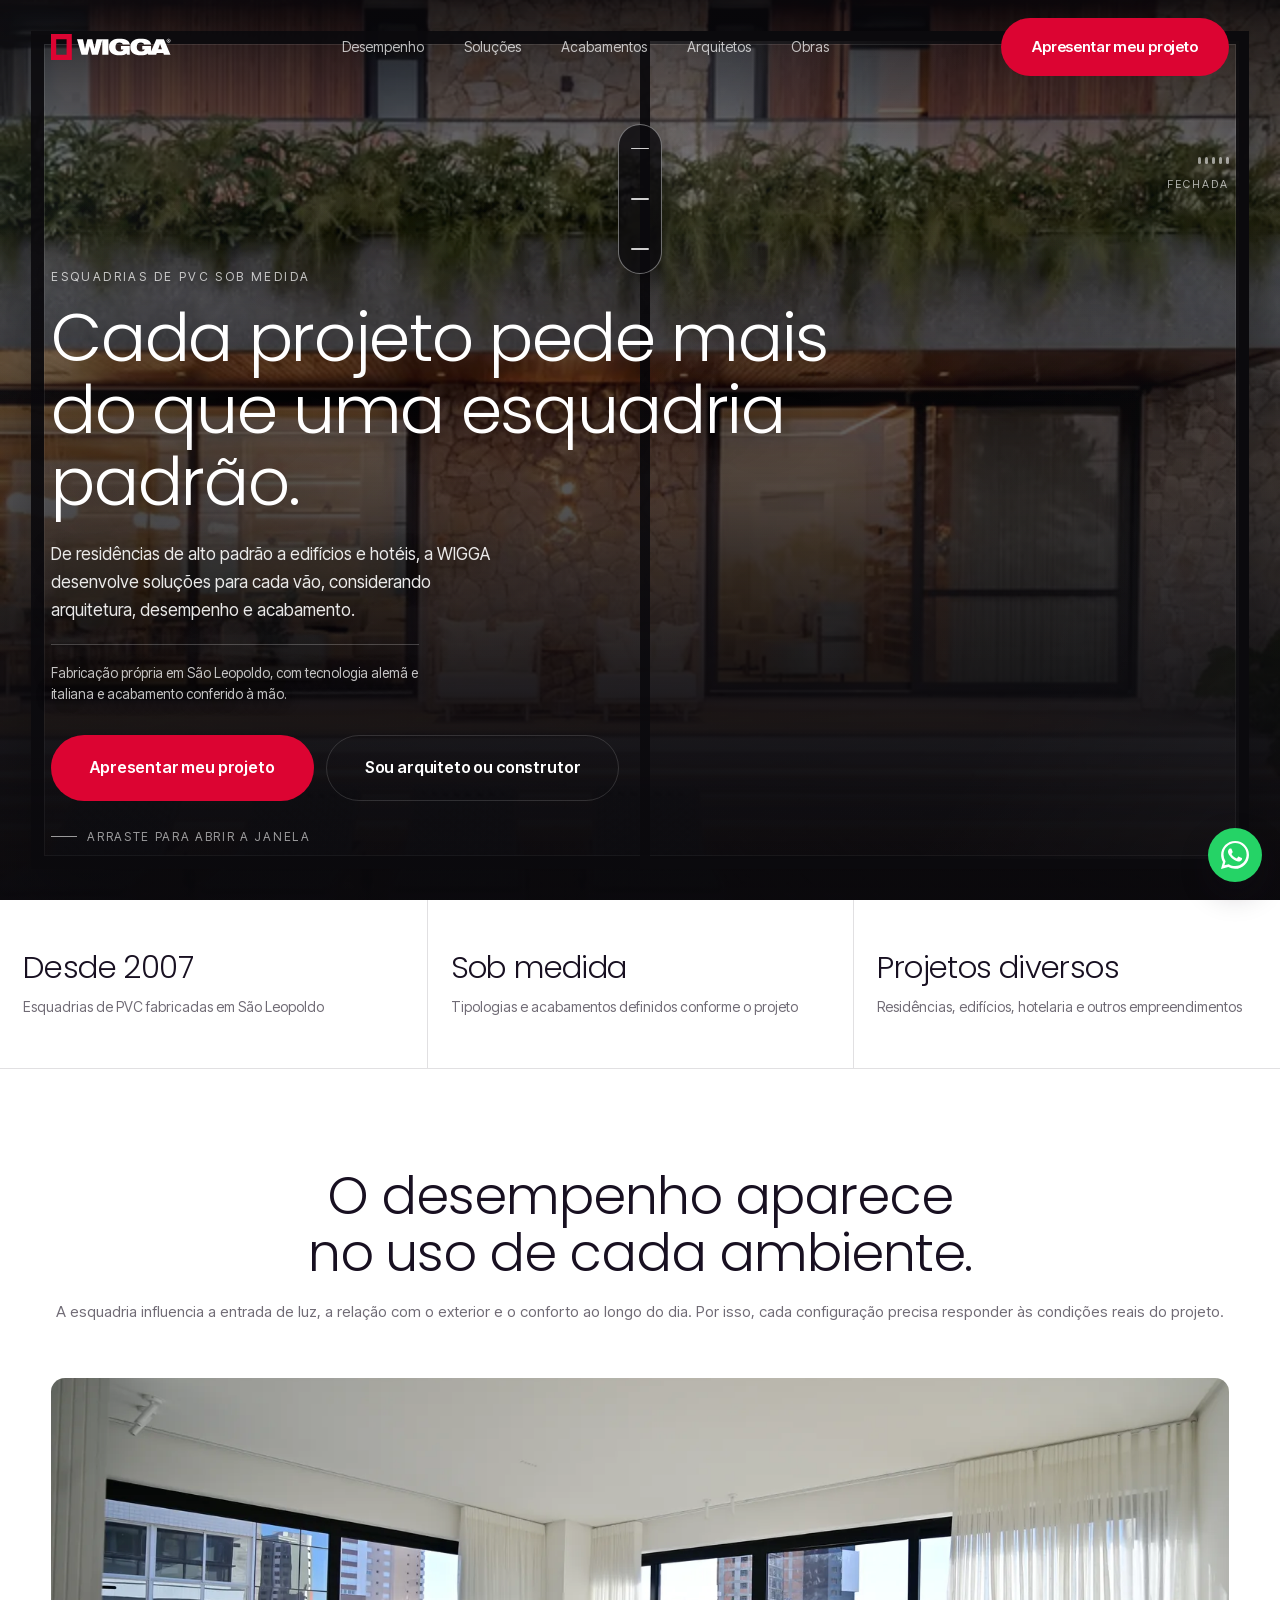
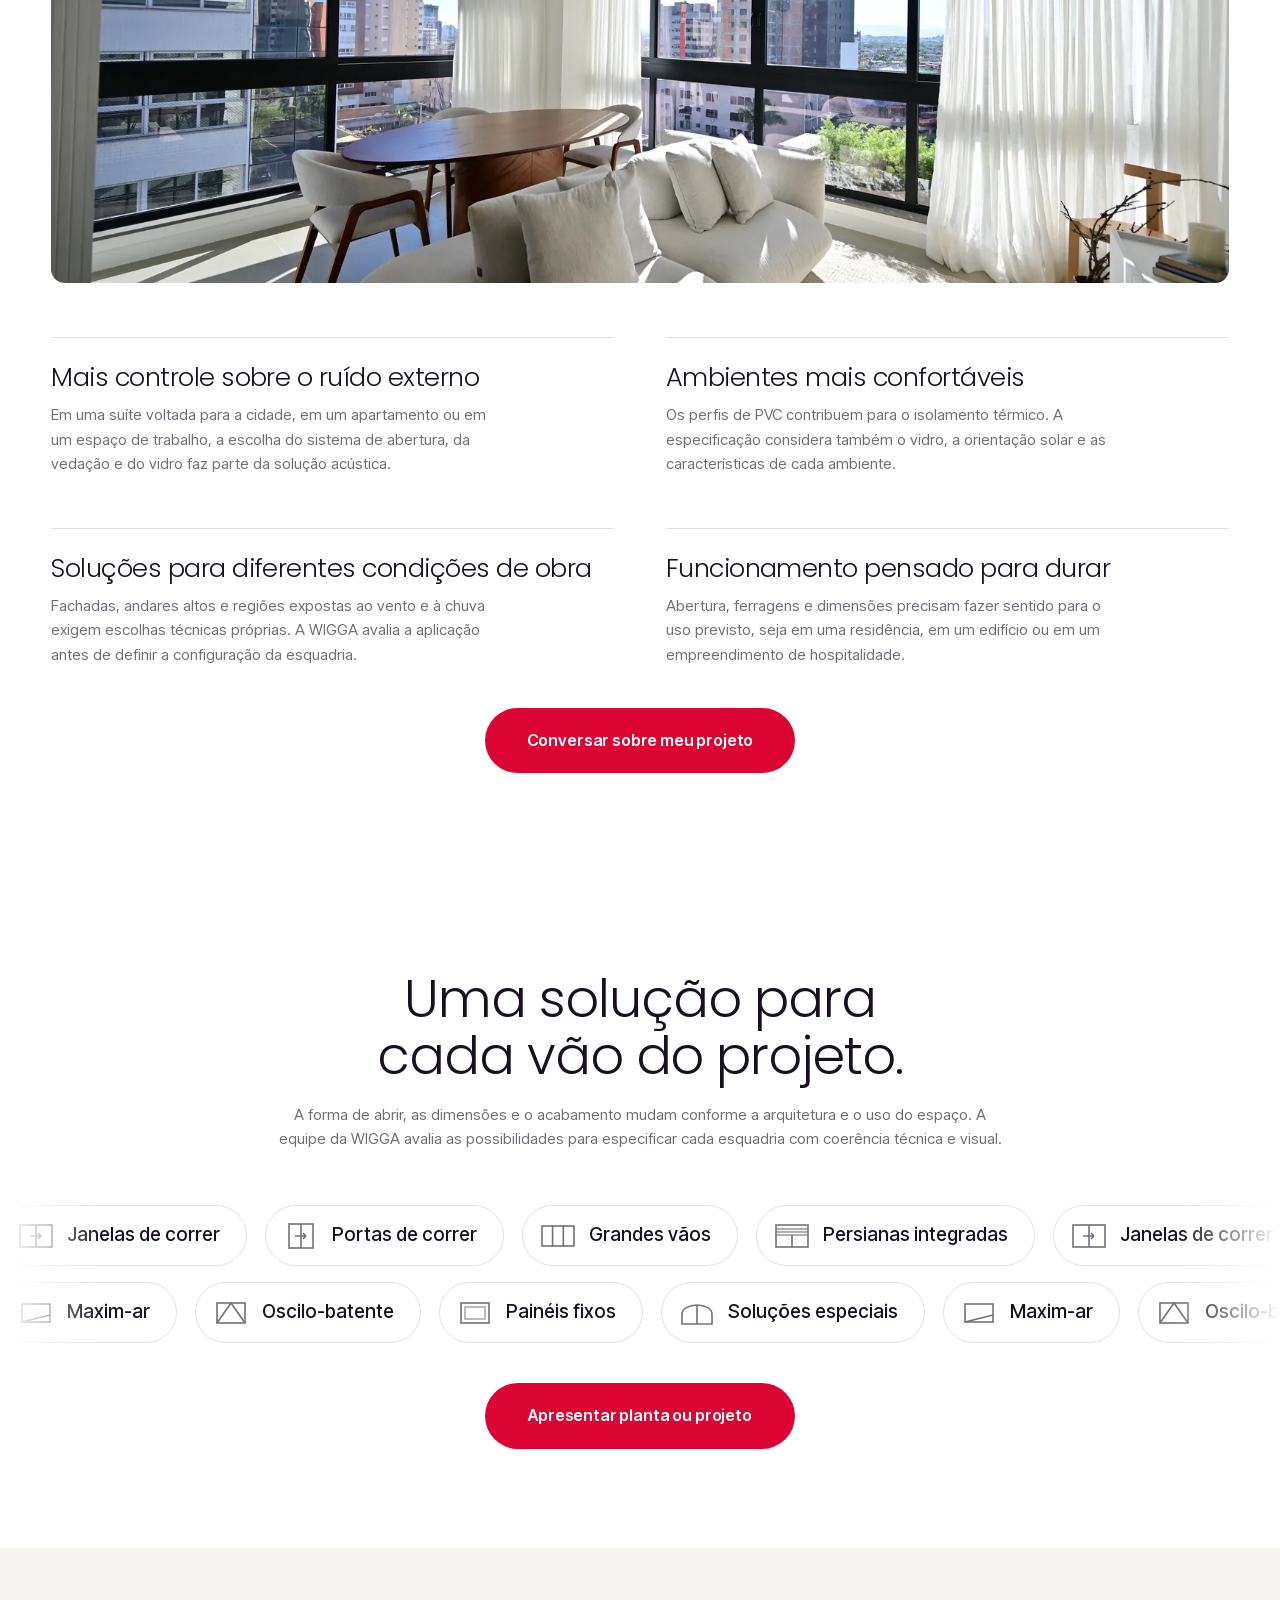
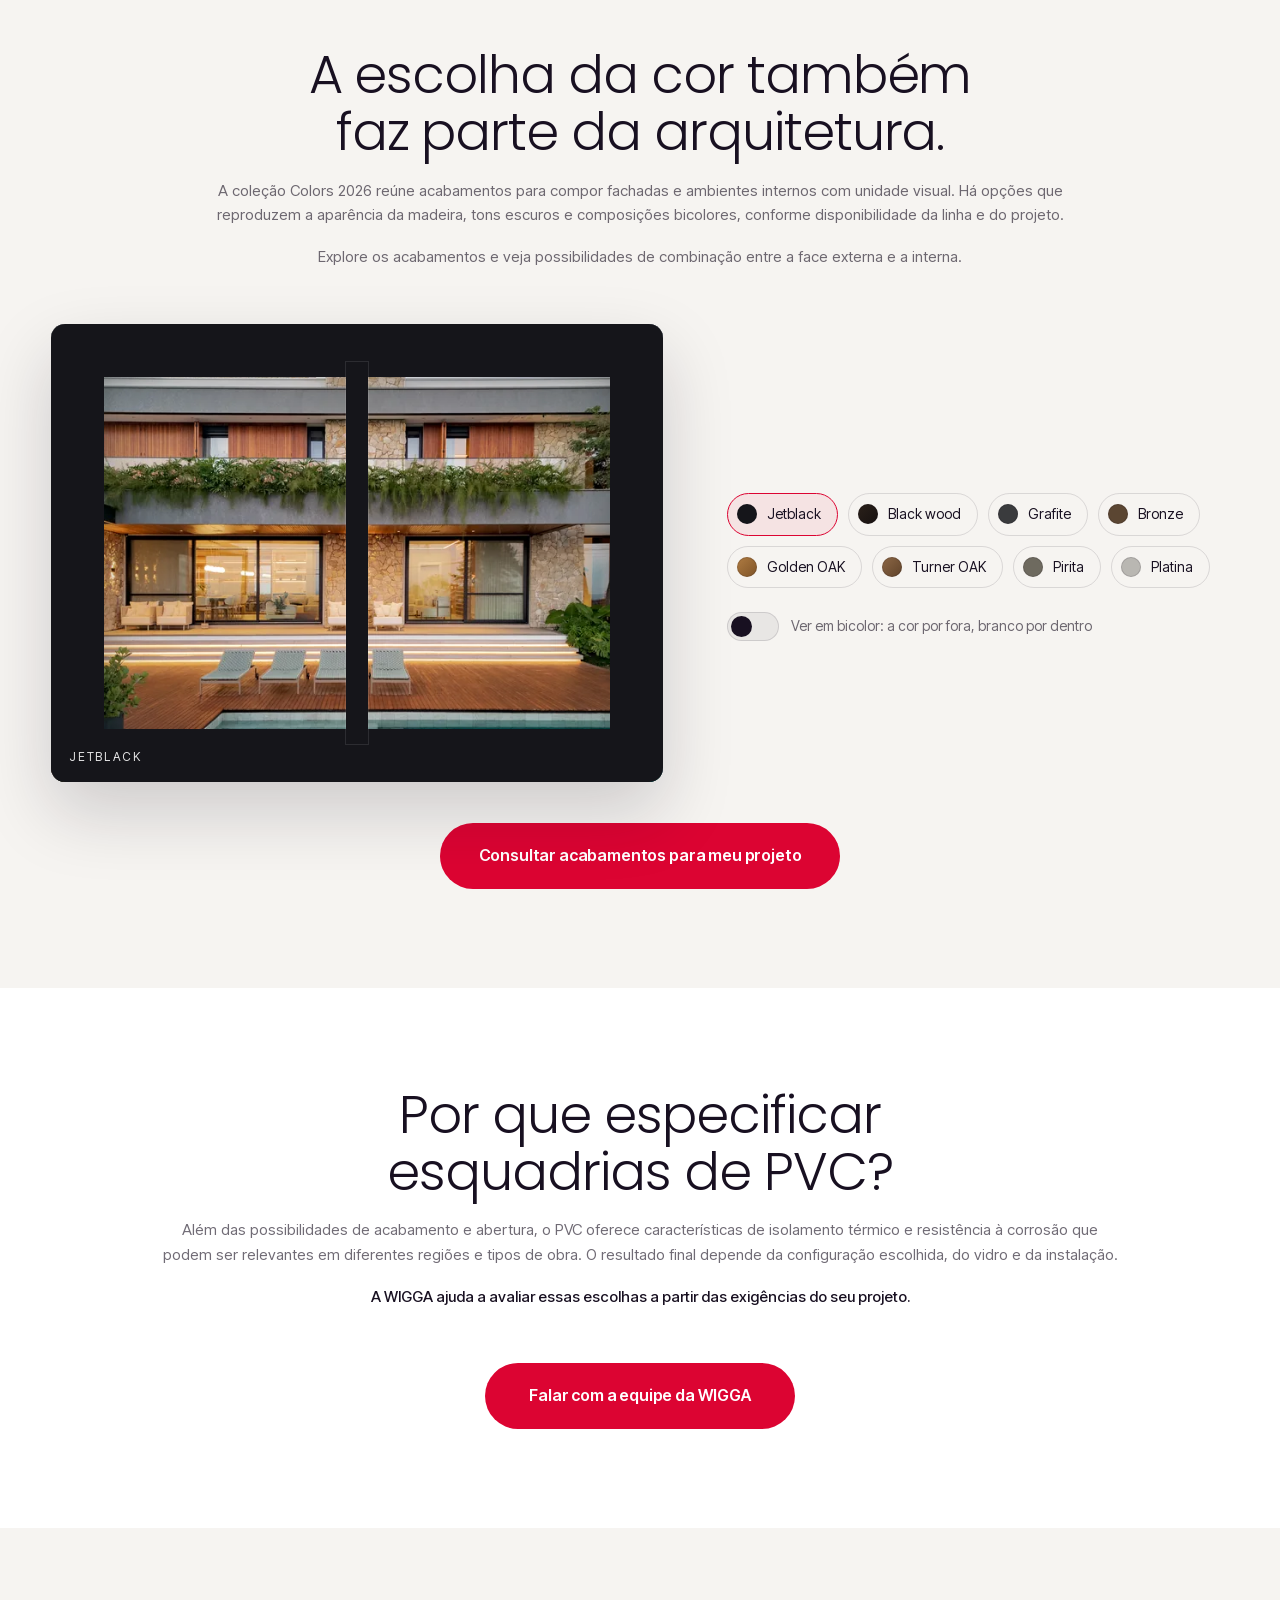
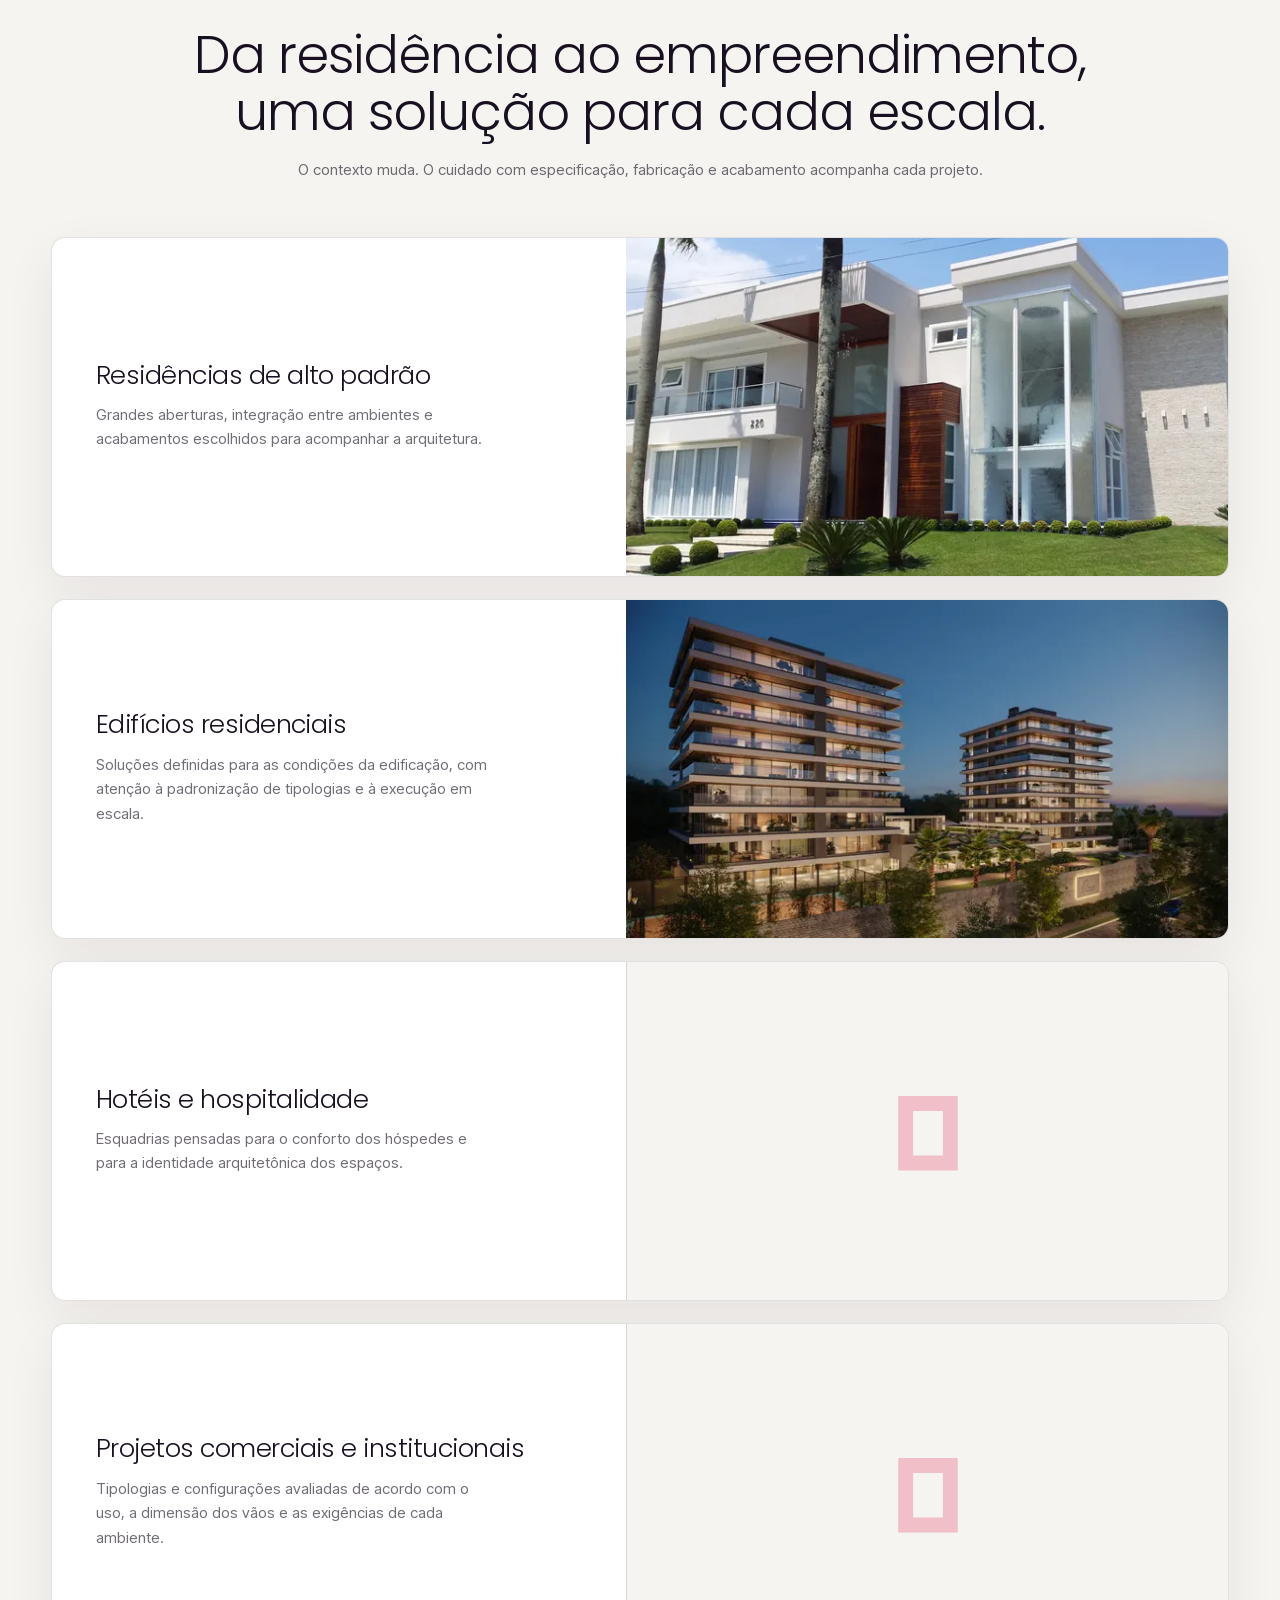
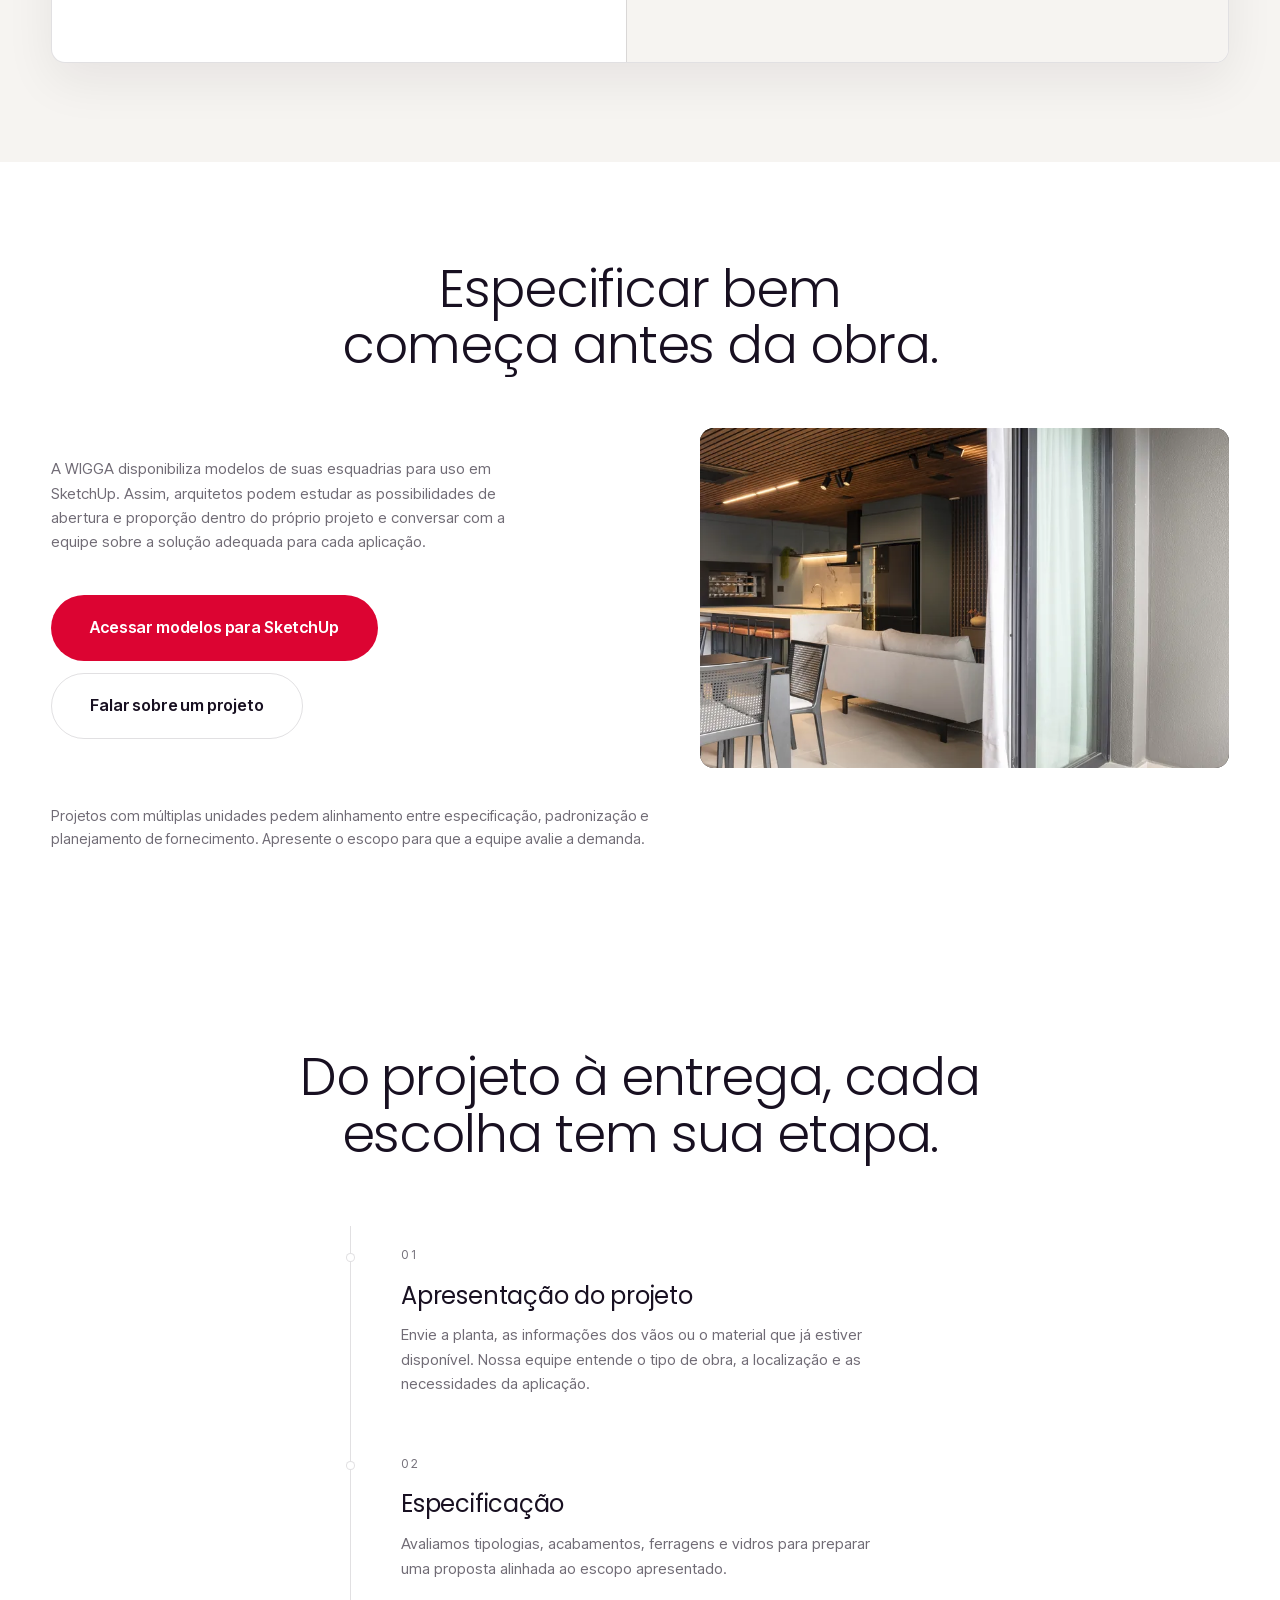
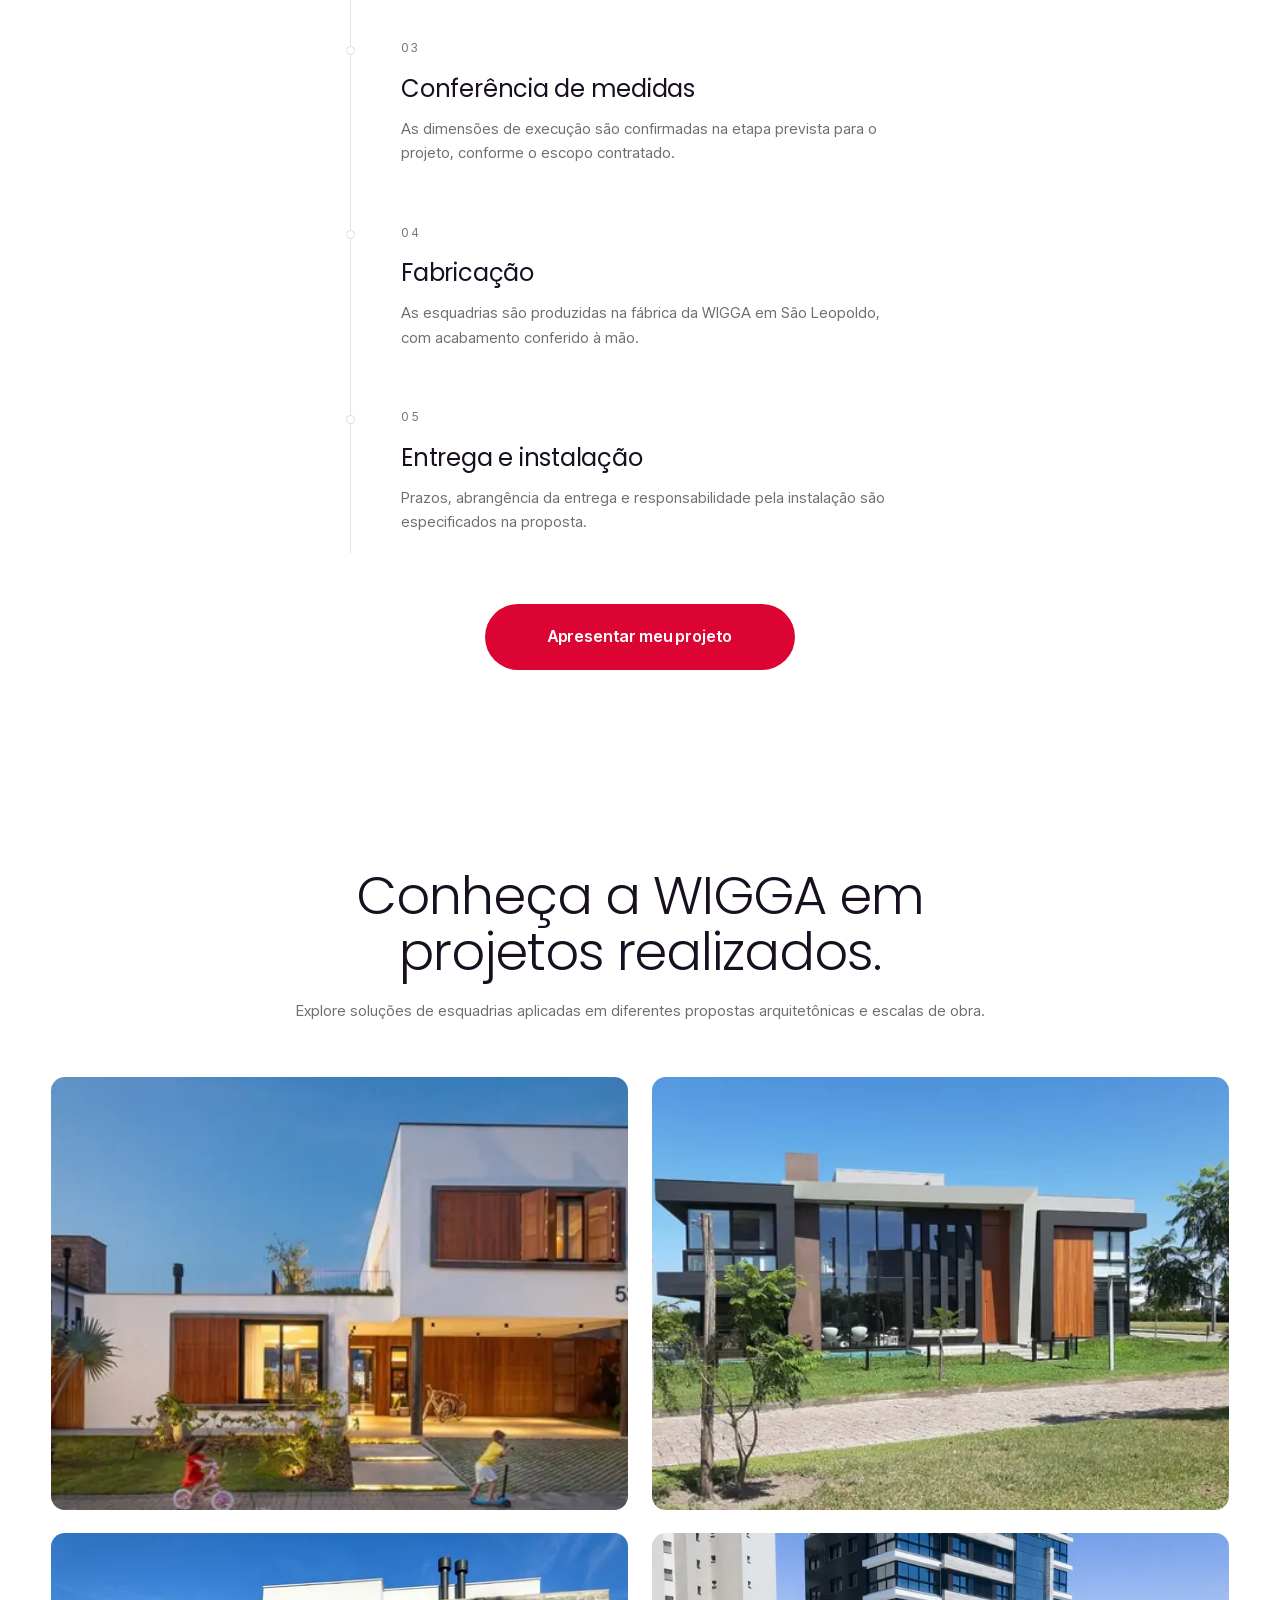
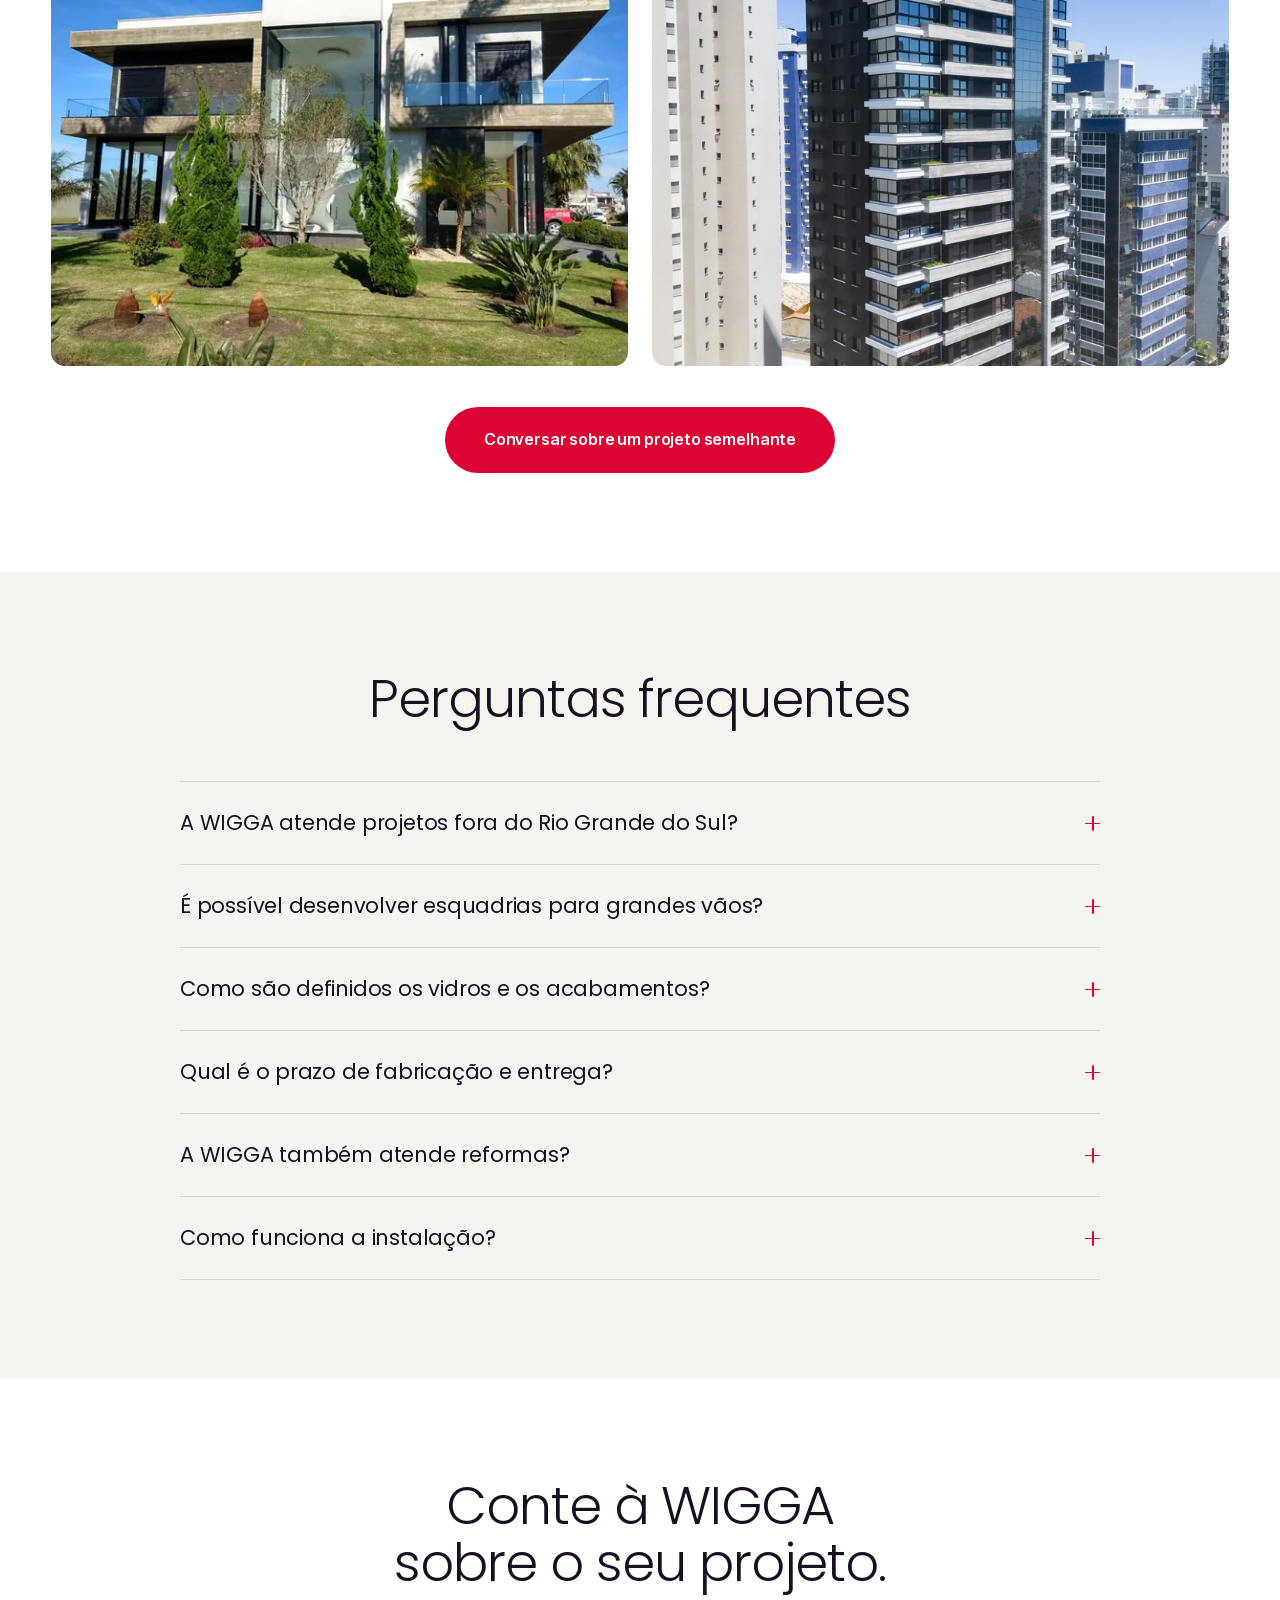
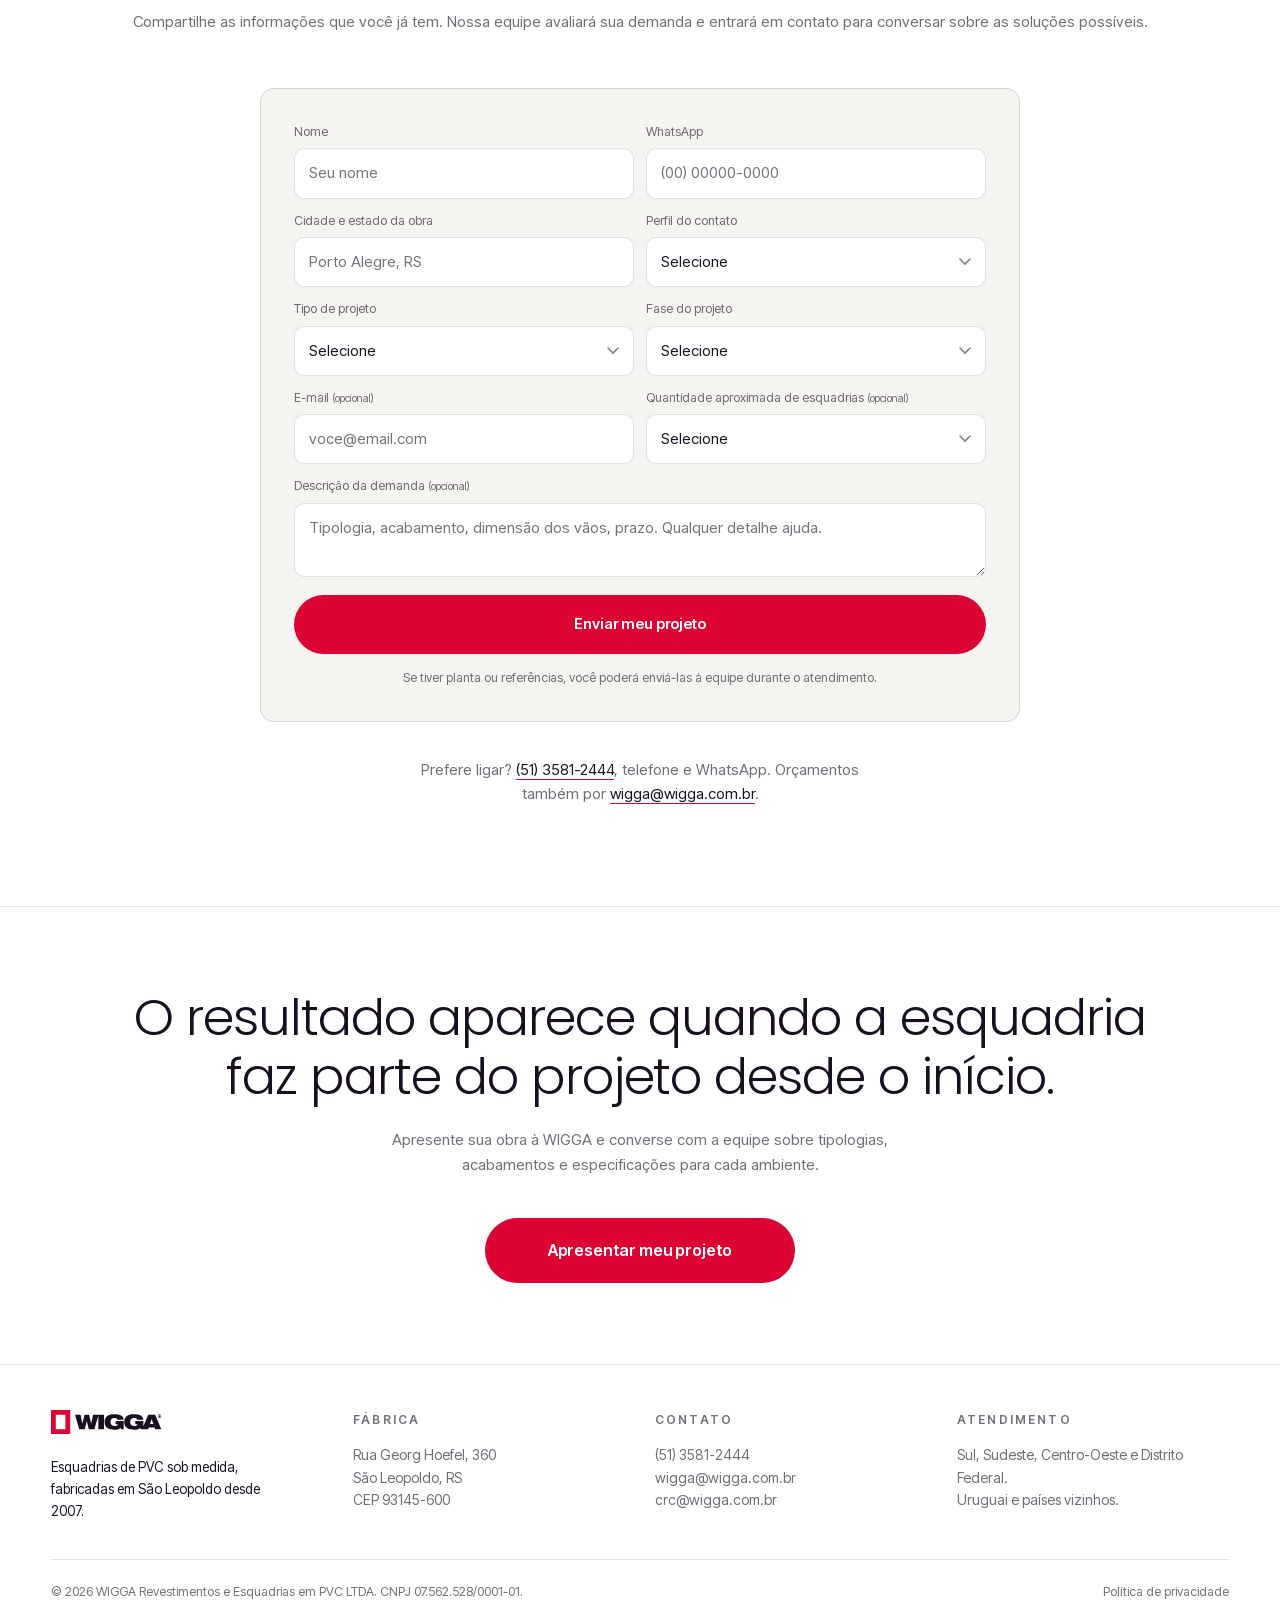
==== commit 6cc46e19: "fix(site): section headings breathe, and the roadmap sits in the middle From 901px up, the section h" ====
--- a/index.html
+++ b/index.html
@@ -378,7 +378,7 @@
 .spec__grid{grid-template-columns:1fr}
 .spec__media{min-height:0;height:auto;aspect-ratio:4/3;order:-1;margin-bottom:24px}
 }
-.steps__grid{max-width:840px;margin-inline:auto}
+.steps__grid{max-width:580px;margin-inline:auto}
 .steps__list{position:relative;padding-left:clamp(28px,4vw,54px)}
 .steps__line{position:absolute;left:0;top:10px;bottom:10px;width:1px;background:var(--line-paper)}
 .steps__line i{position:absolute;inset:0 auto 0 0;width:1px;background:var(--brand);height:var(--p,0%);transition:height .25s linear}
@@ -390,7 +390,7 @@
 }
 .step.is-on::before{background:var(--brand);border-color:var(--brand)}
 .step b{display:block;font-family:var(--font-display);font-weight:400;font-size:clamp(18px,1.9vw,24px);letter-spacing:-.01em;margin-bottom:8px}
-.step span{color:var(--on-paper-dim);max-width:48ch;display:block}
+.step span{color:var(--on-paper-dim);max-width:54ch;display:block}
 .step em{font-style:normal;font-size:12px;letter-spacing:.2em;color:var(--on-paper-faint);display:block;margin-bottom:12px;font-variant-numeric:tabular-nums}
 .works__grid{display:grid;grid-template-columns:repeat(2,1fr);gap:clamp(14px,1.8vw,24px)}
 .work{position:relative;overflow:hidden;border-radius:var(--radius);background:var(--paper-2);aspect-ratio:4/3;margin:0}
@@ -482,6 +482,12 @@
 .rv{opacity:1;transform:none}
 .work::after{transform:scaleY(0)}
 .marquee__track{animation:none}
+}
+@media (min-width:901px){
+.head .lead,
+.head .sec-lead,
+.head .lead--3{max-width:none;text-wrap:balance}
+.apps .head h2{max-width:none}
 }</style><!--/CSS-->
 
 <script type="application/ld+json">
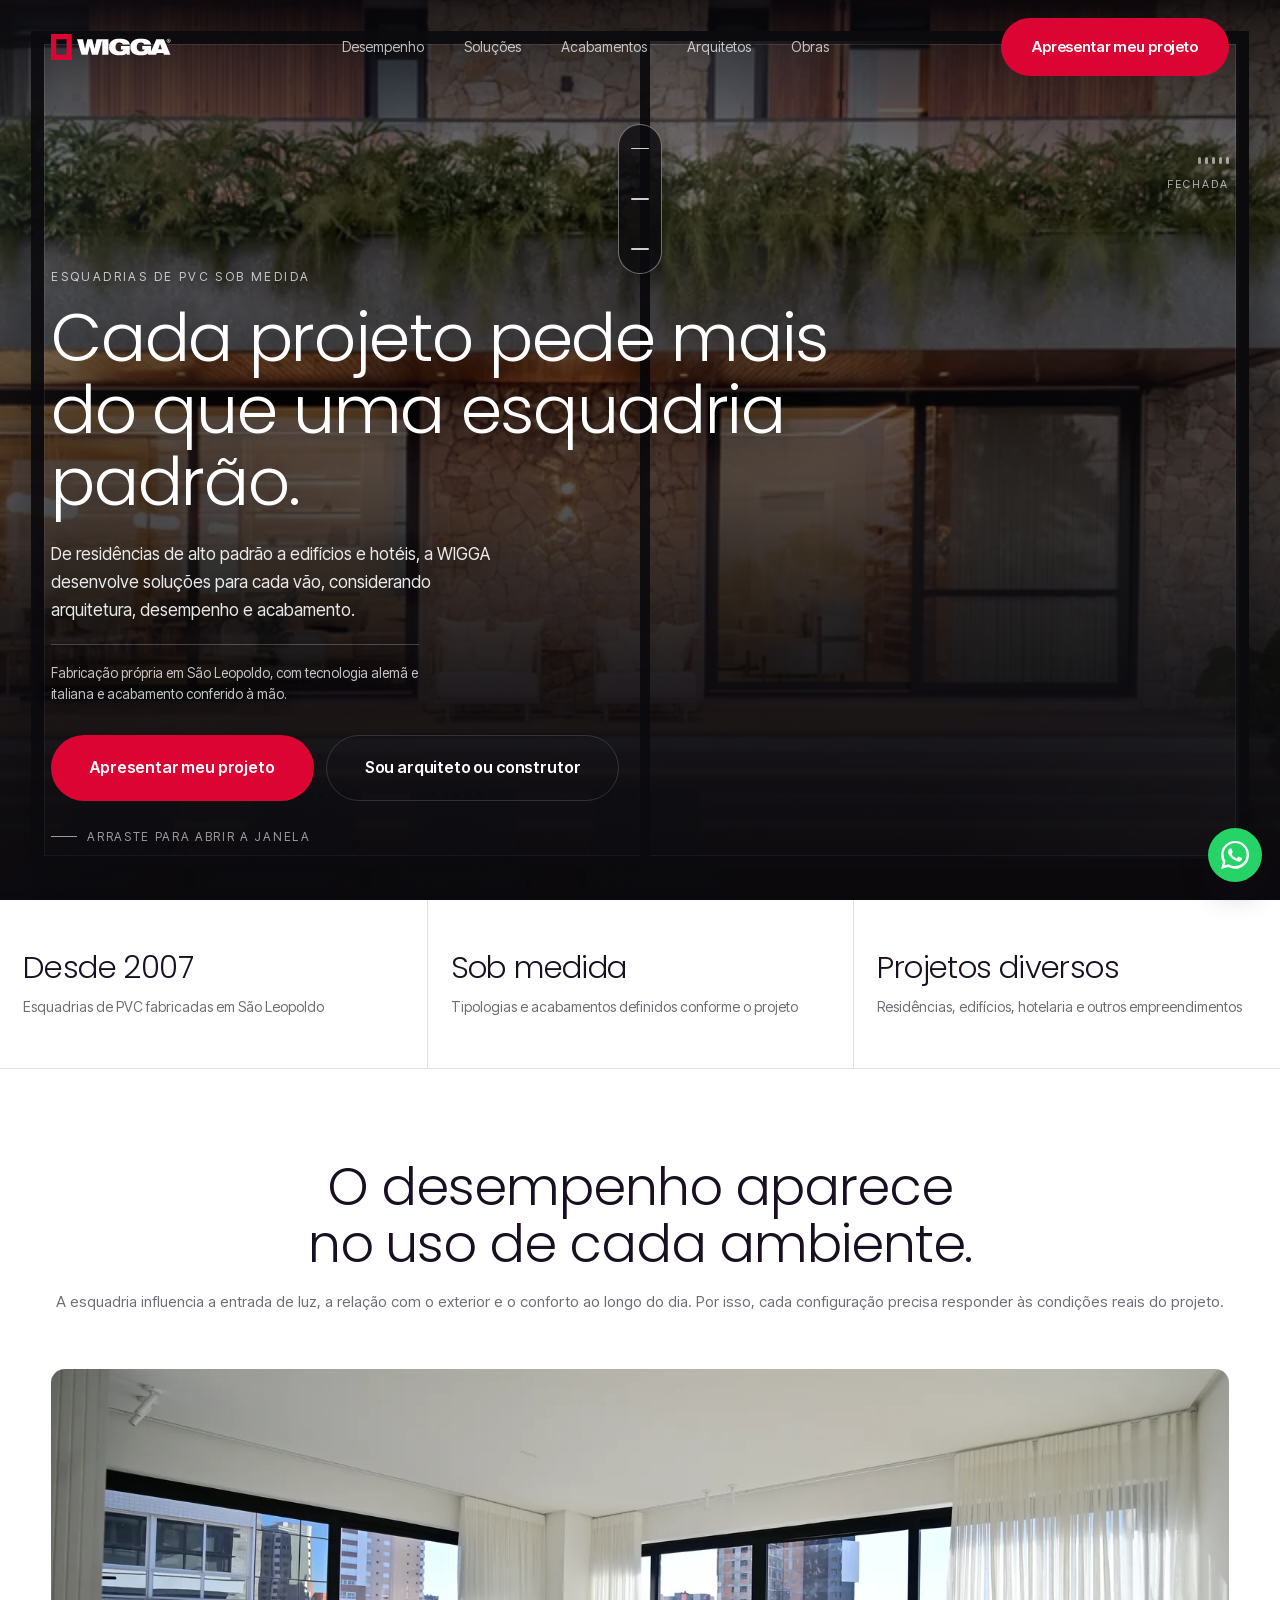
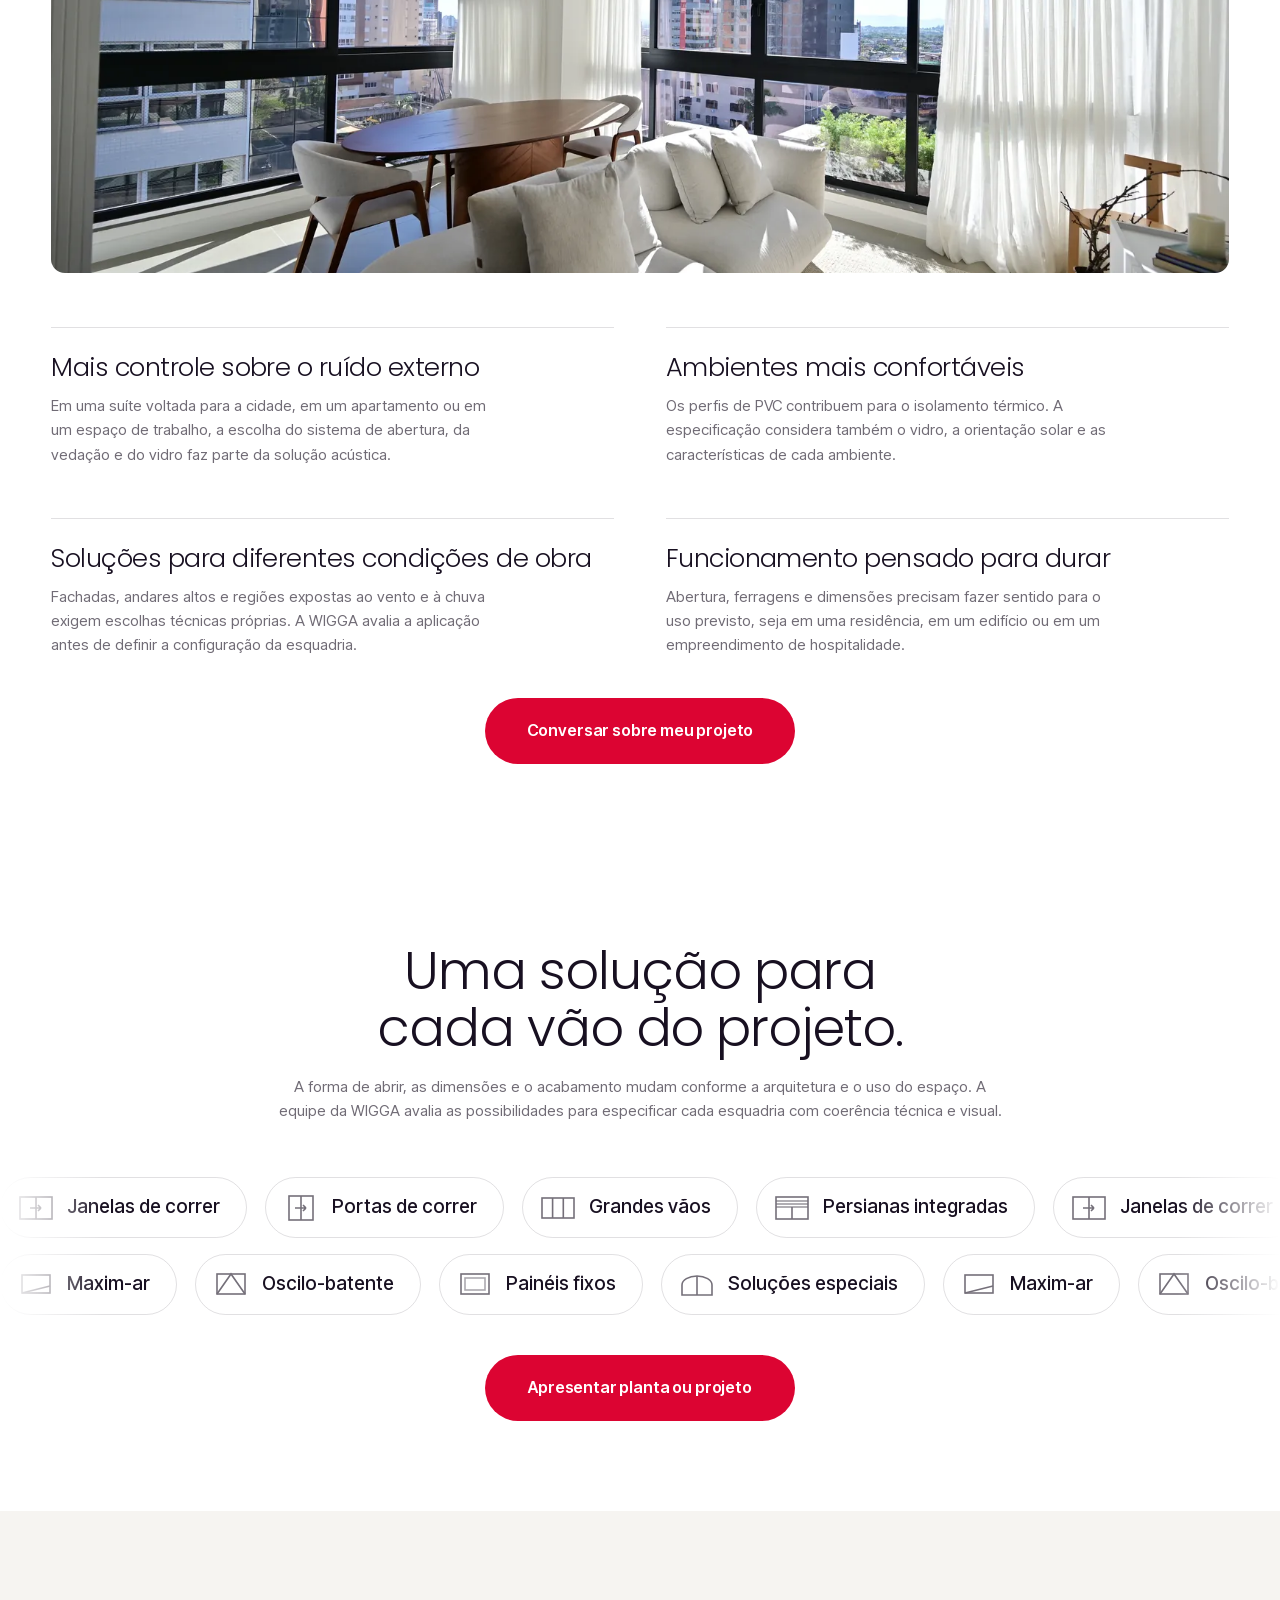
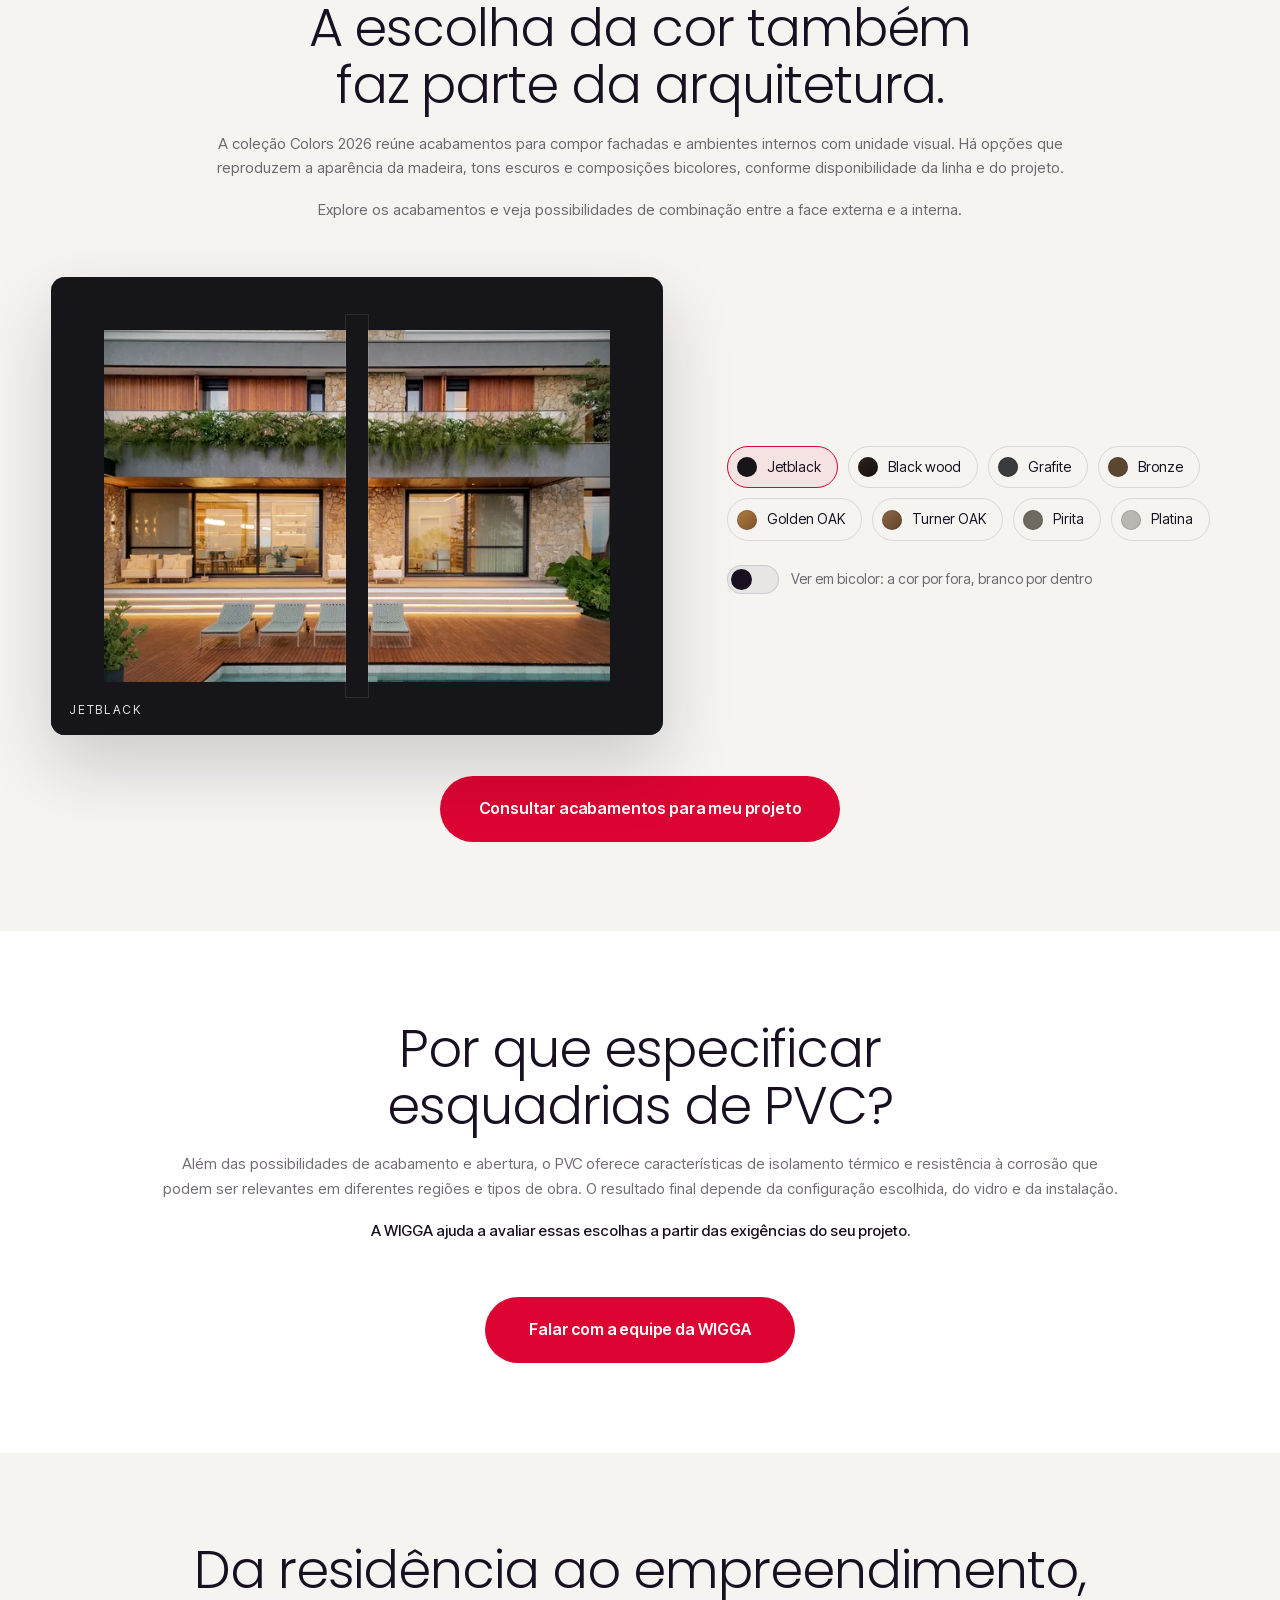
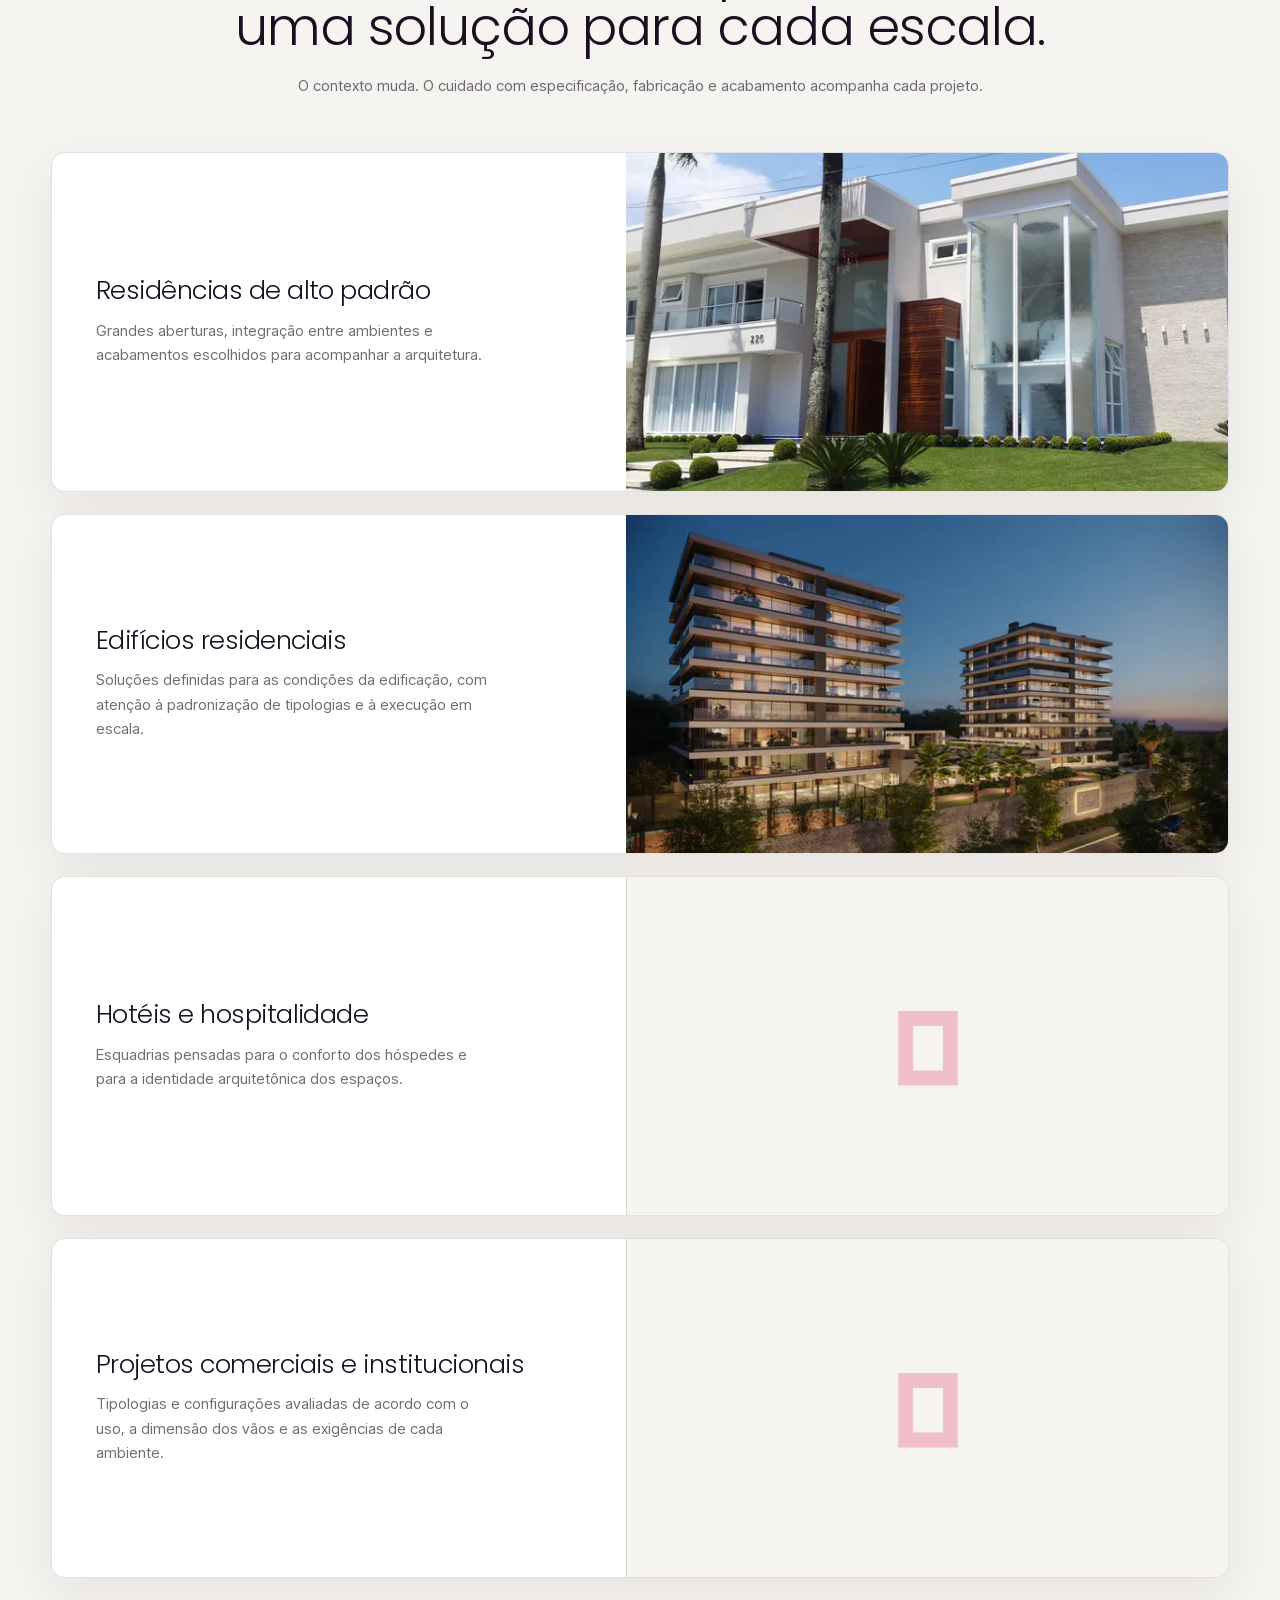
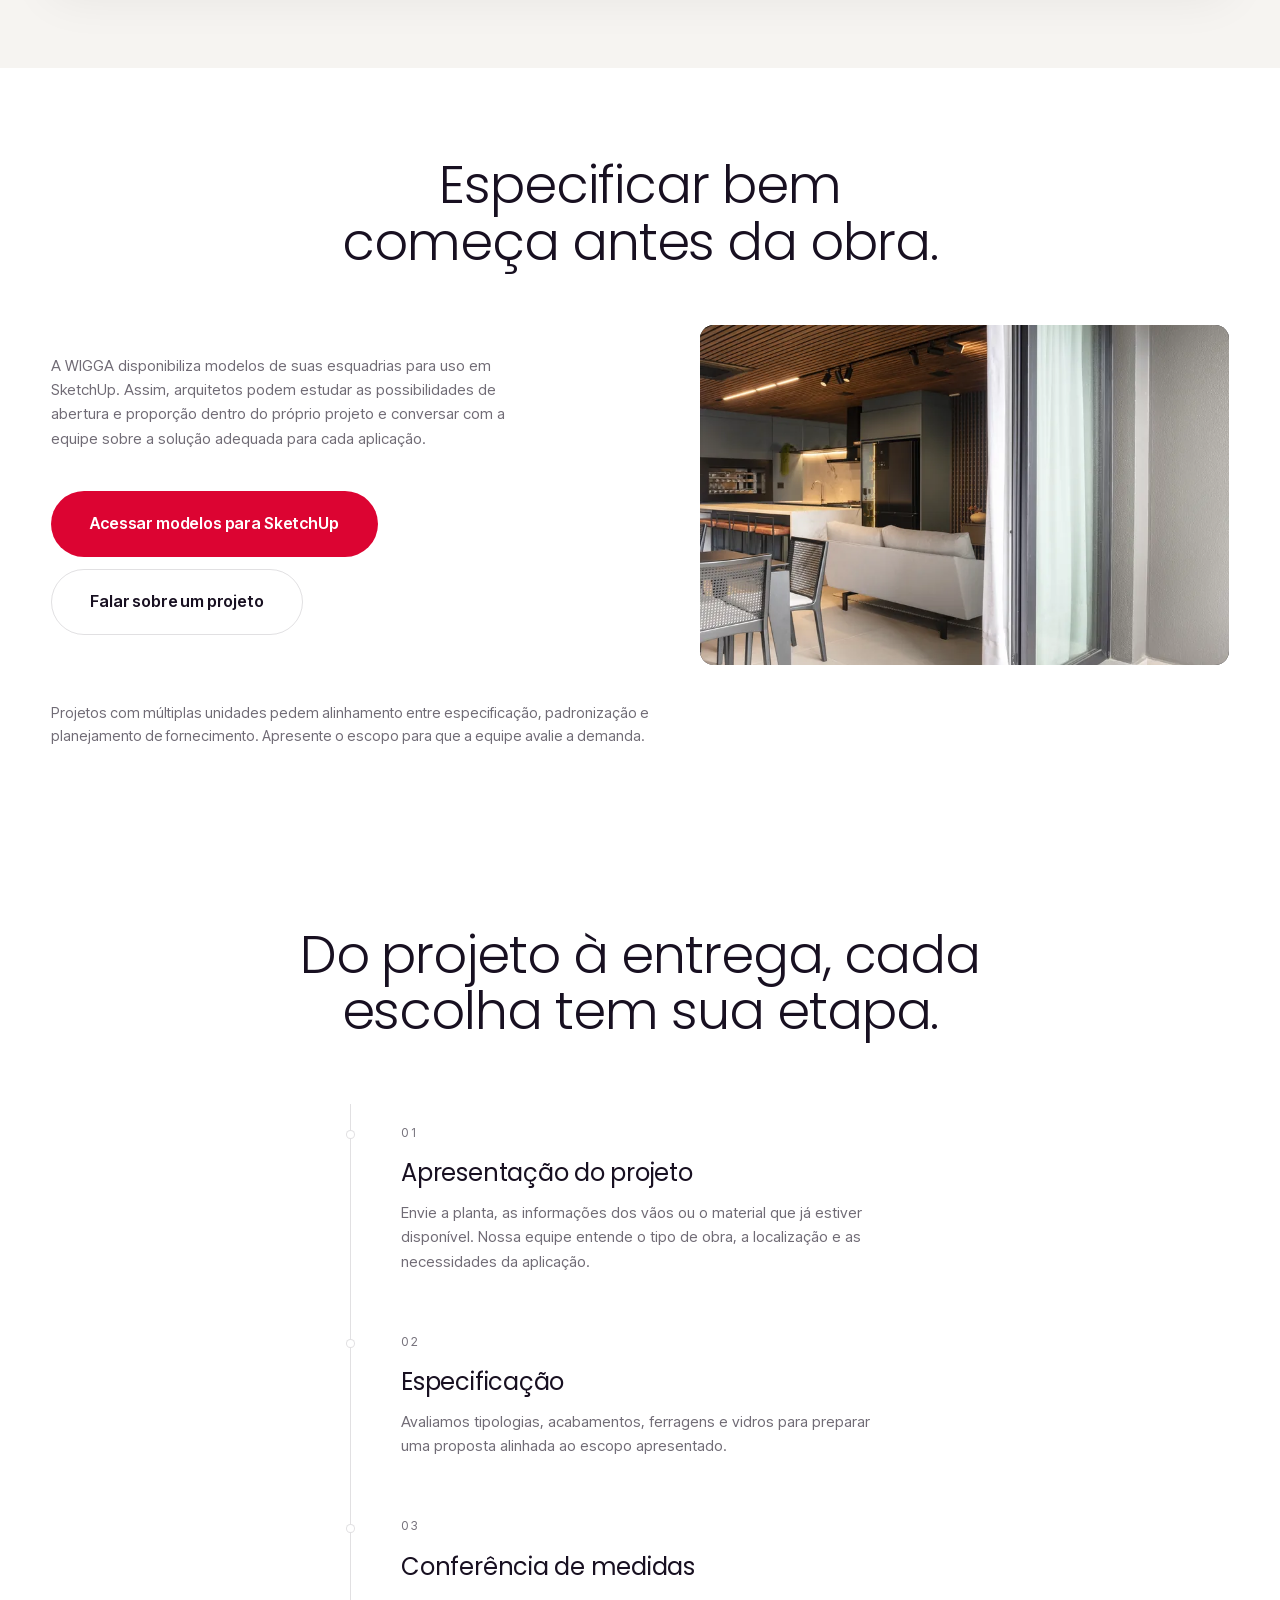
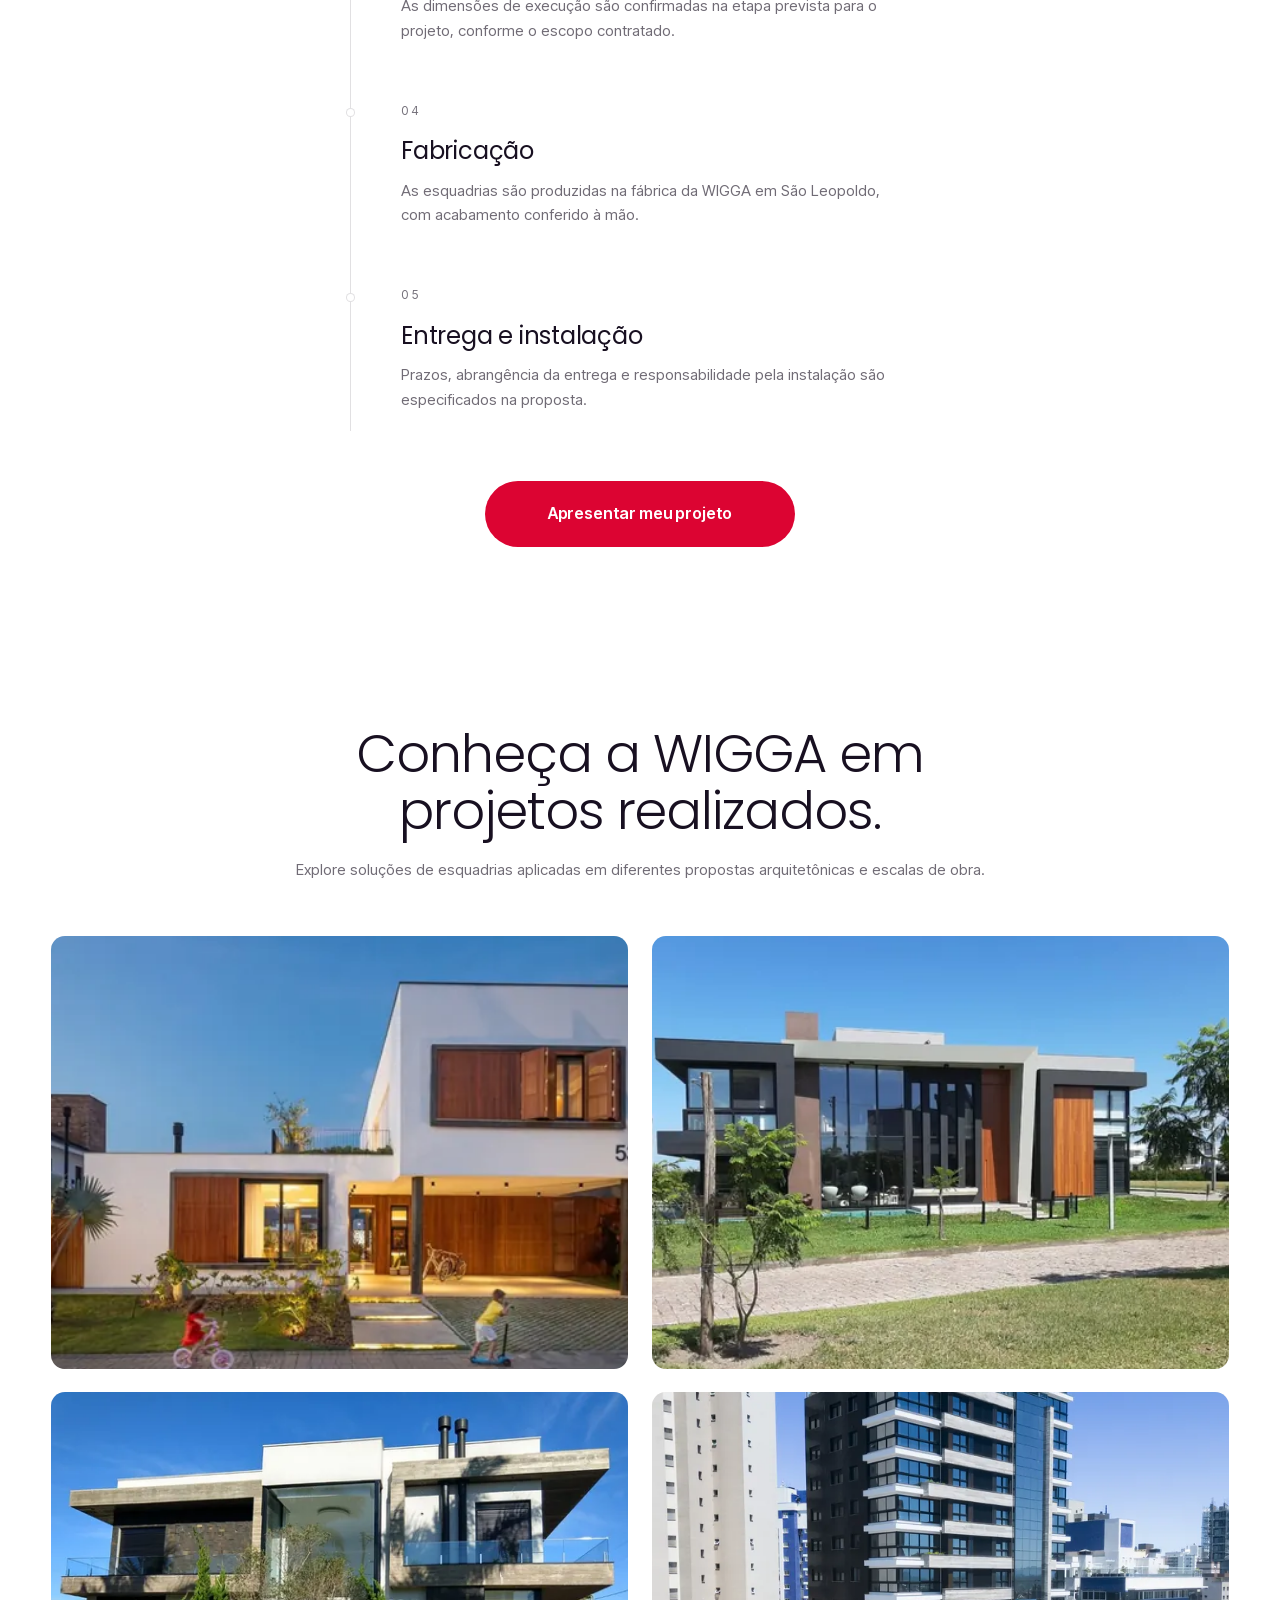
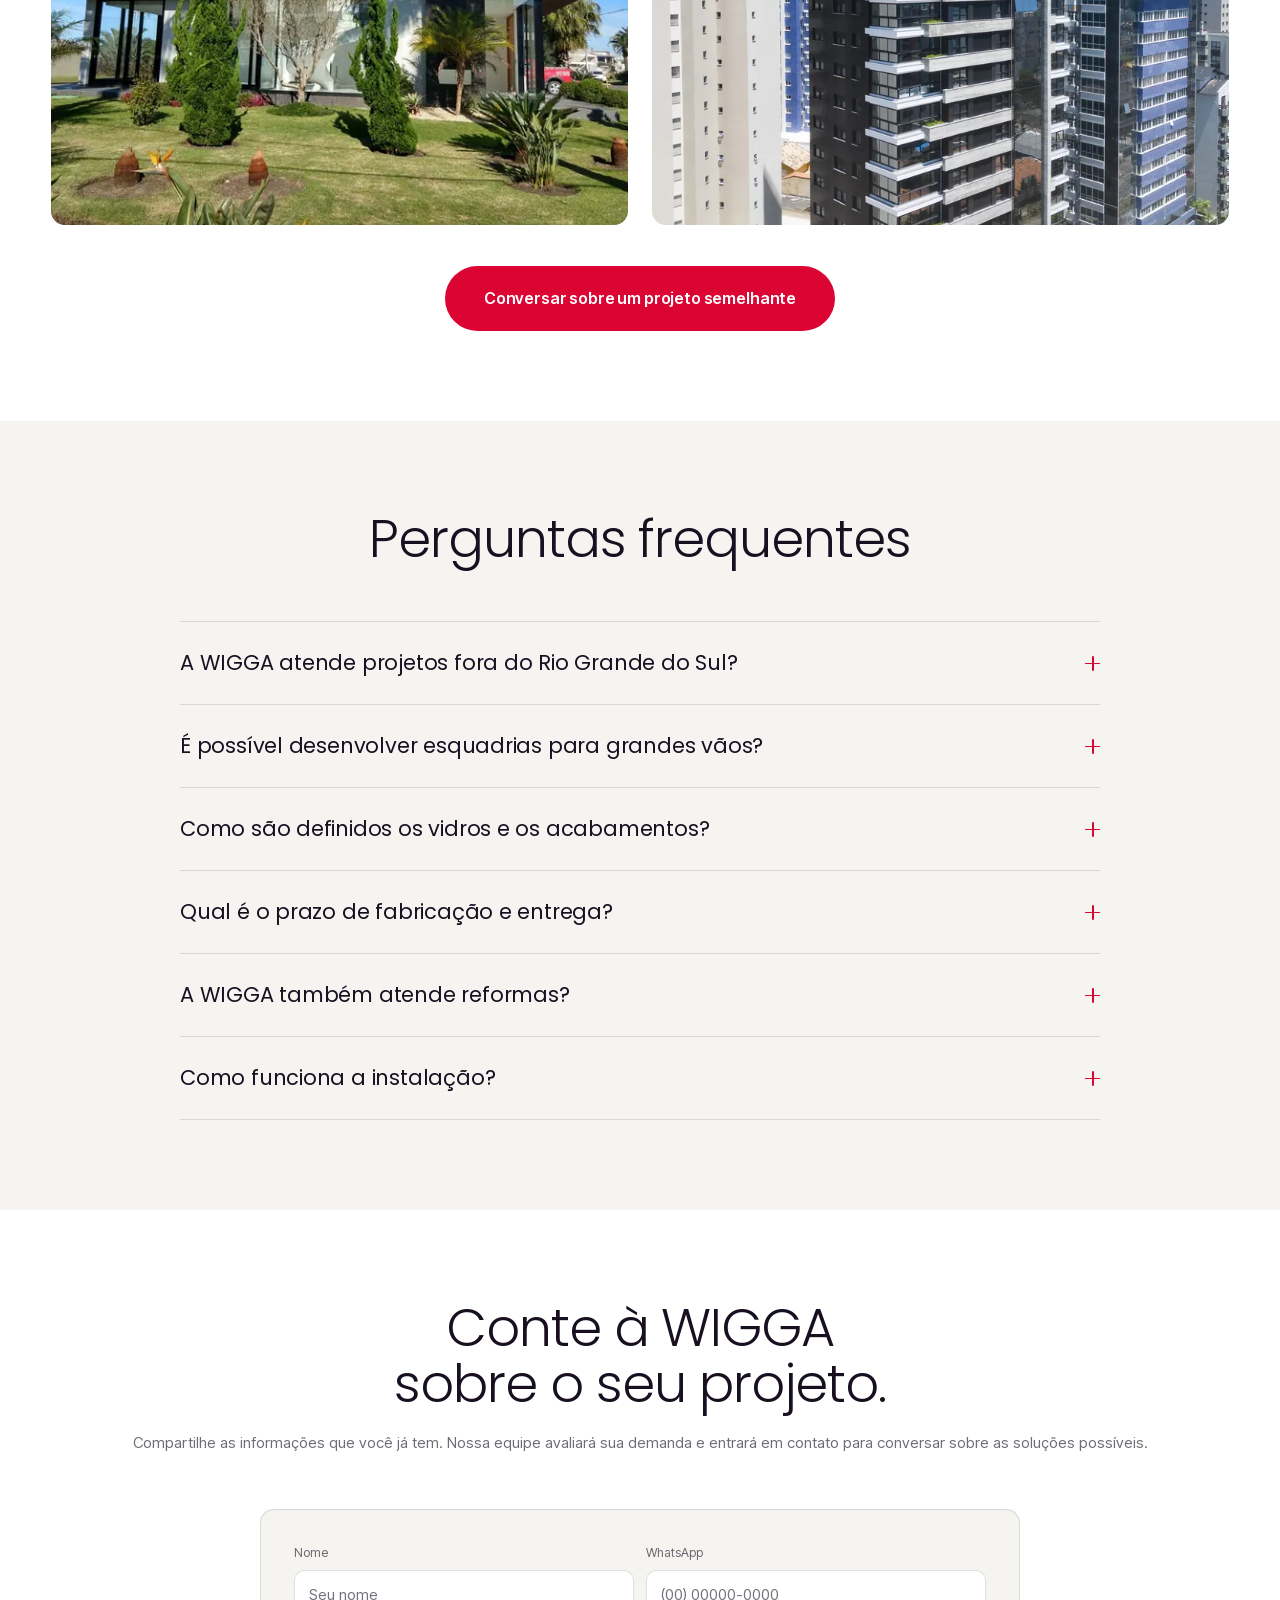
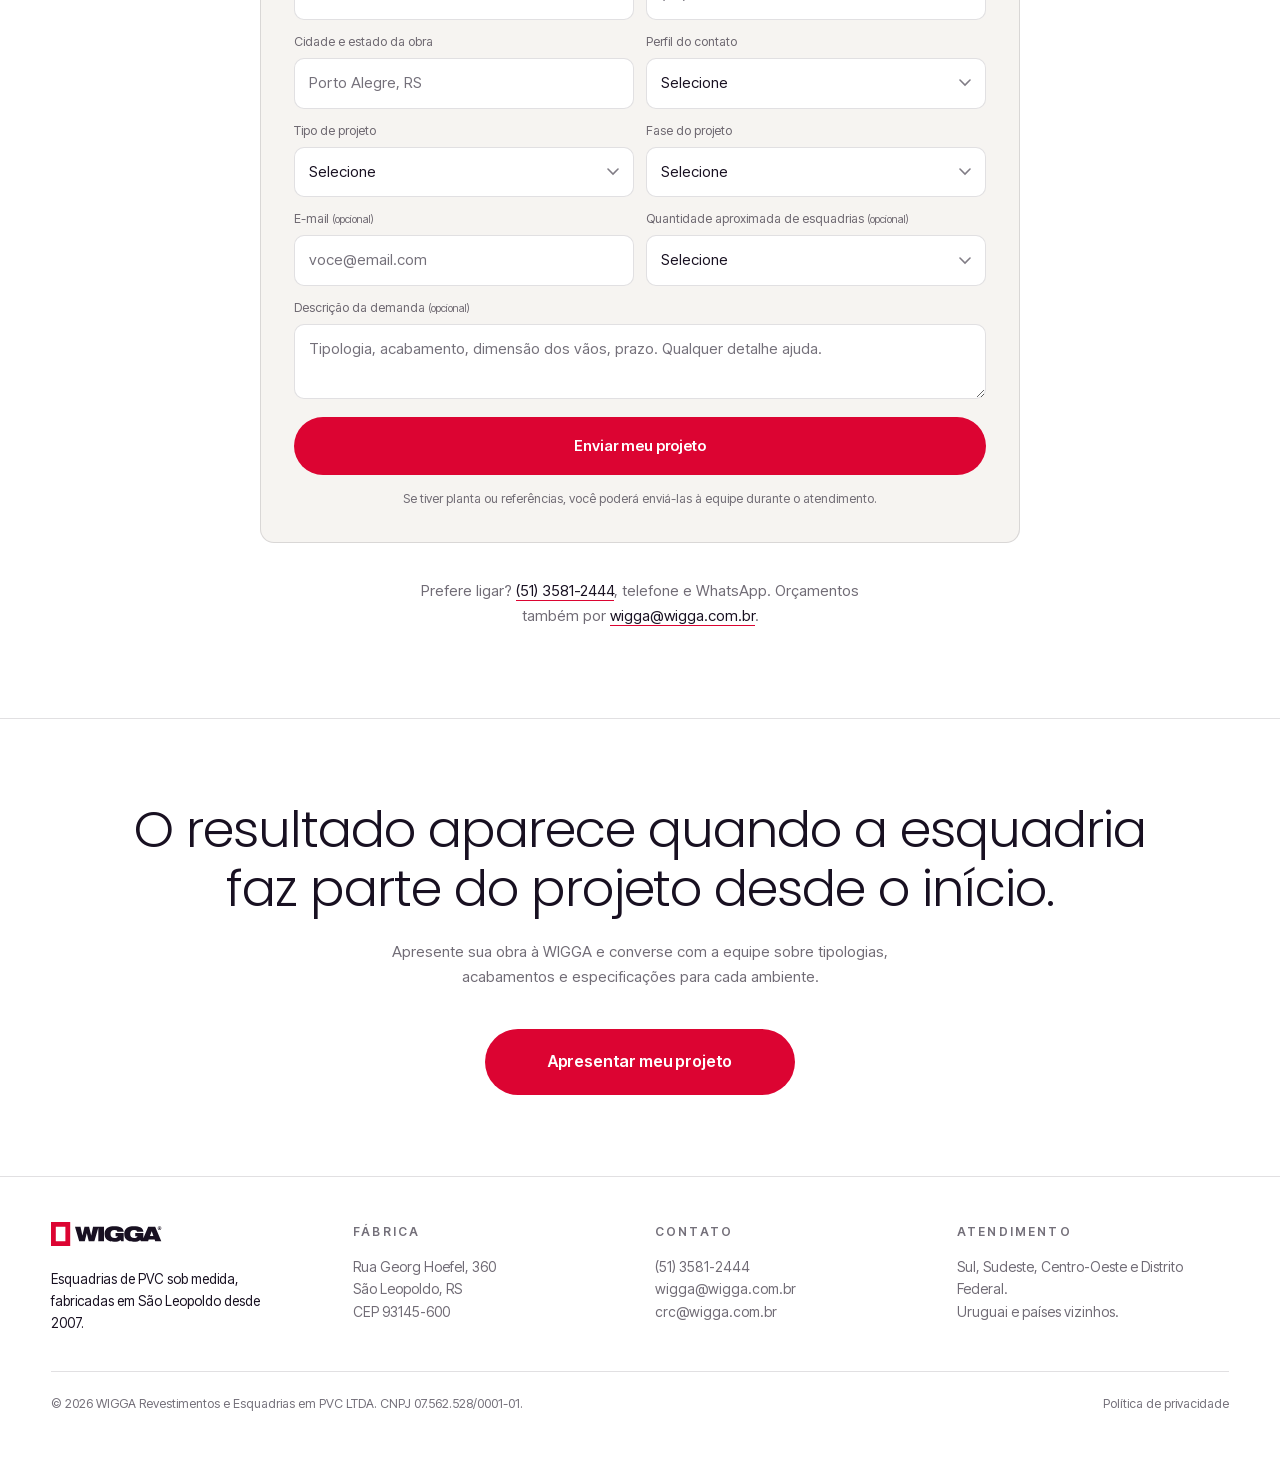
==== commit 1812d8ab: "fix(site): close the gaps between sections, and slow the typology rail Two notes from the client, bo" ====
--- a/index.html
+++ b/index.html
@@ -62,7 +62,7 @@
 --t-body:clamp(15px,1.15vw,17px);
 --lh-body:1.62;
 --tracking-display:-.02em;
---section-py:clamp(72px,11vh,148px);
+--section-py:clamp(55px,7vw,95px);
 --maxw:1280px;
 --gutter:clamp(20px,4vw,64px);
 --radius:14px;
@@ -286,7 +286,7 @@
 .perf__media{aspect-ratio:16/10}
 }
 .marquee{overflow:hidden;display:flex;user-select:none;-webkit-mask-image:linear-gradient(90deg,transparent,#000 8%,#000 92%,transparent);mask-image:linear-gradient(90deg,transparent,#000 8%,#000 92%,transparent)}
-.marquee__track{display:flex;flex:0 0 auto;min-width:100%;animation:marquee 46s linear infinite}
+.marquee__track{display:flex;flex:0 0 auto;min-width:100%;animation:marquee var(--dur,46s) linear infinite}
 .marquee--rev .marquee__track{animation-direction:reverse}
 .marquee:hover .marquee__track{animation-play-state:paused}
 @keyframes marquee{from{transform:translateX(0)}to{transform:translateX(-50%)}}
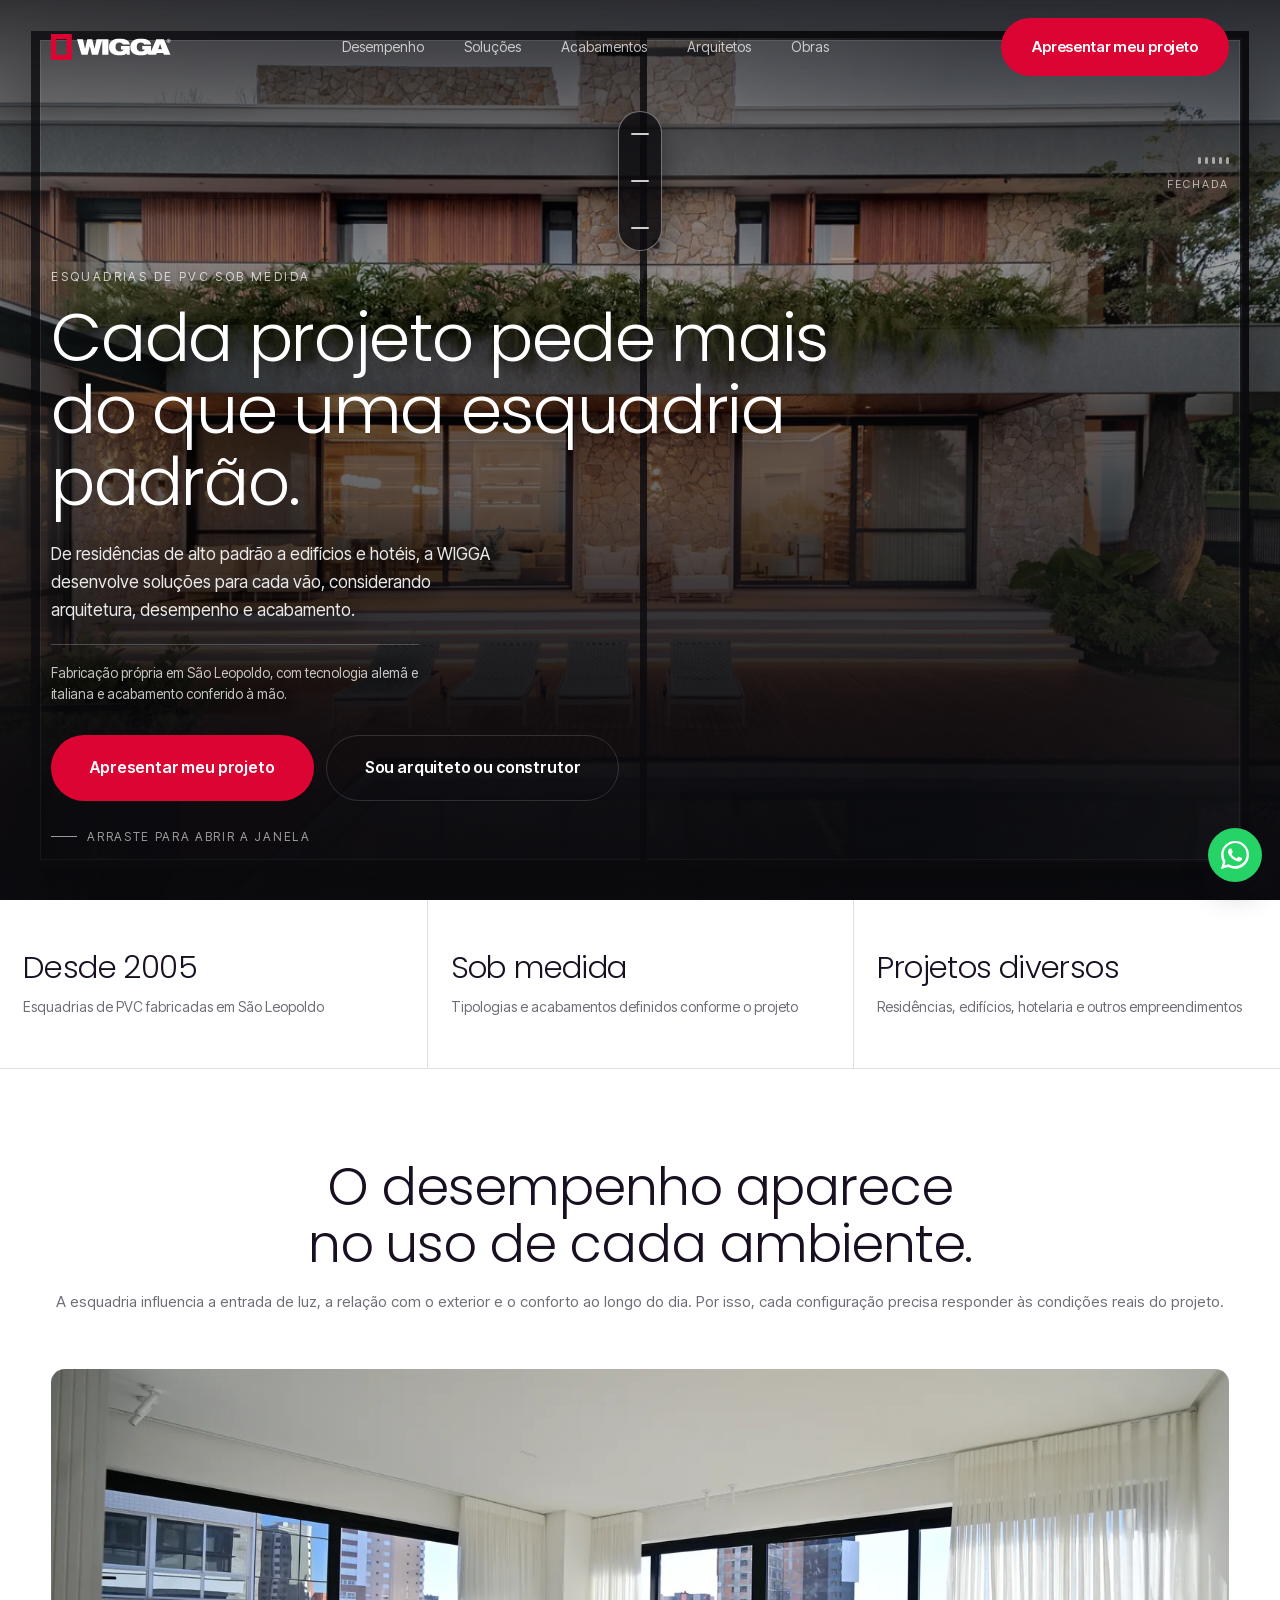
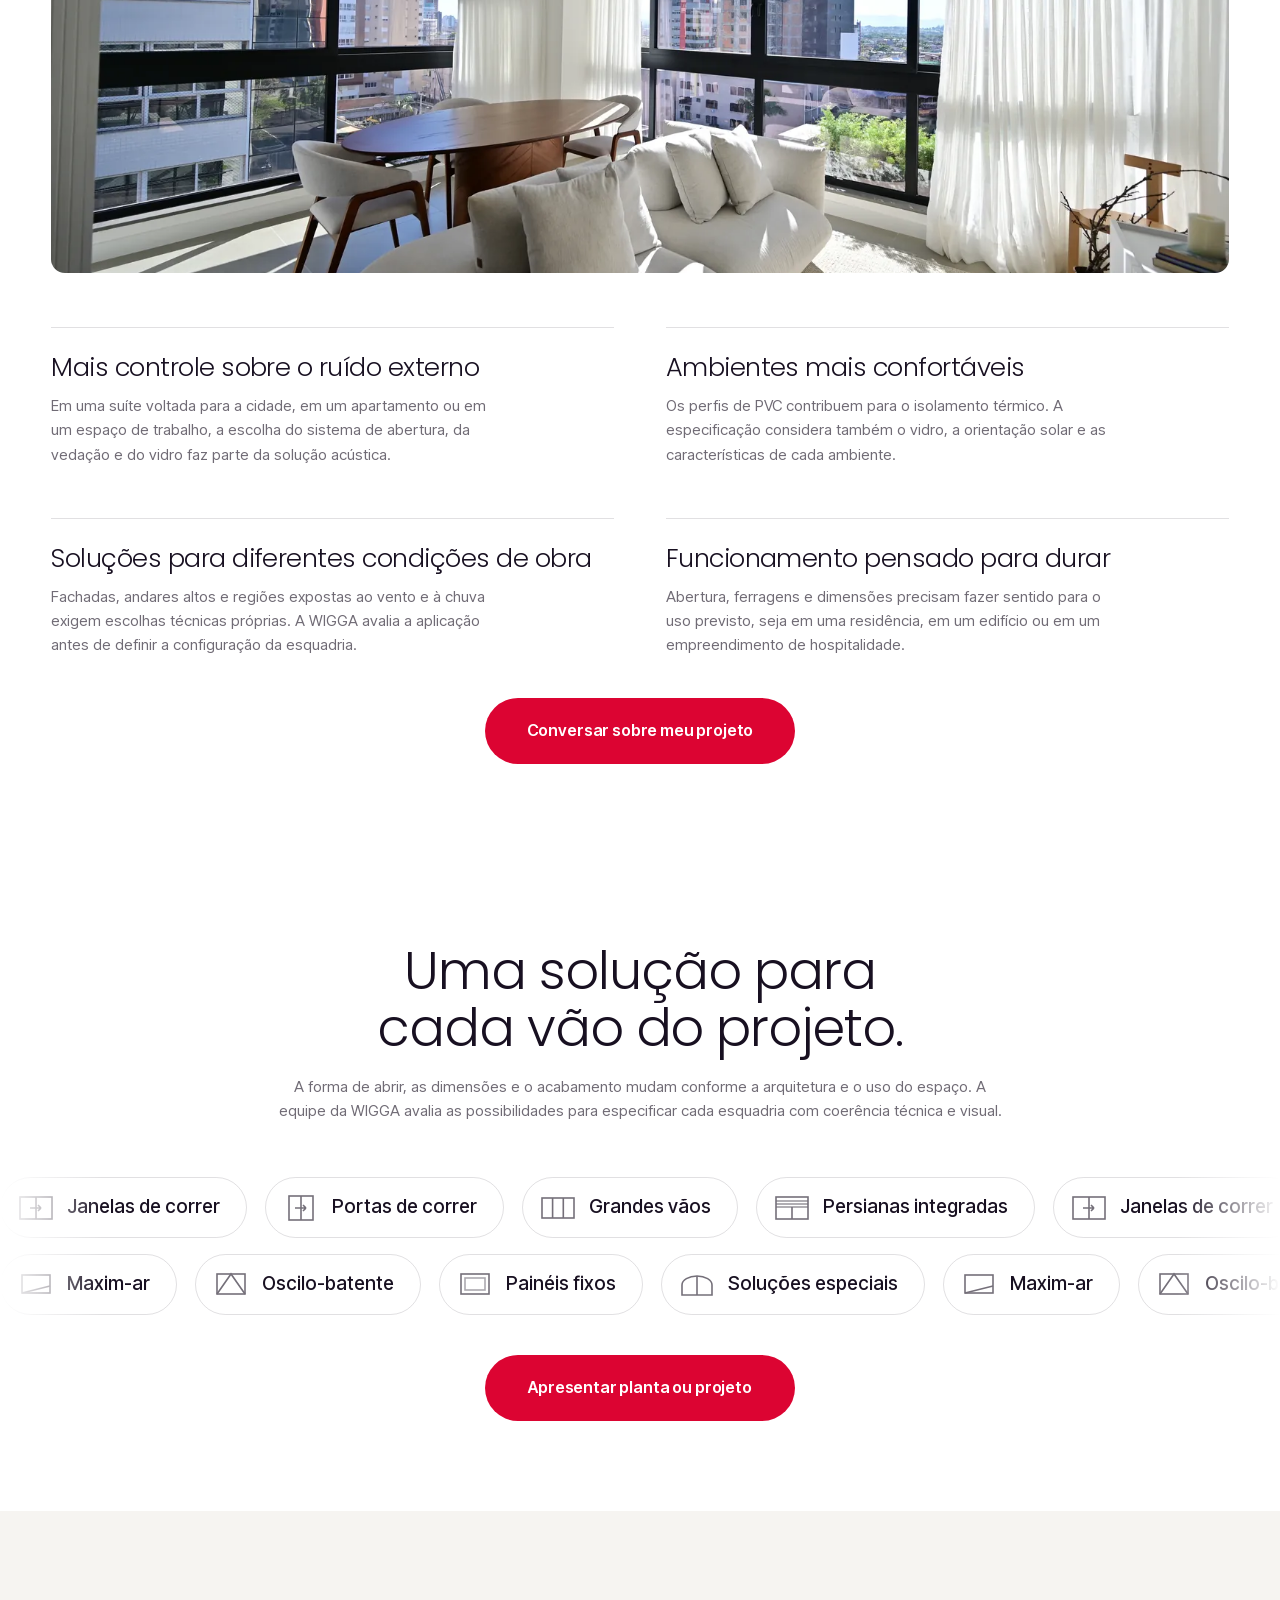
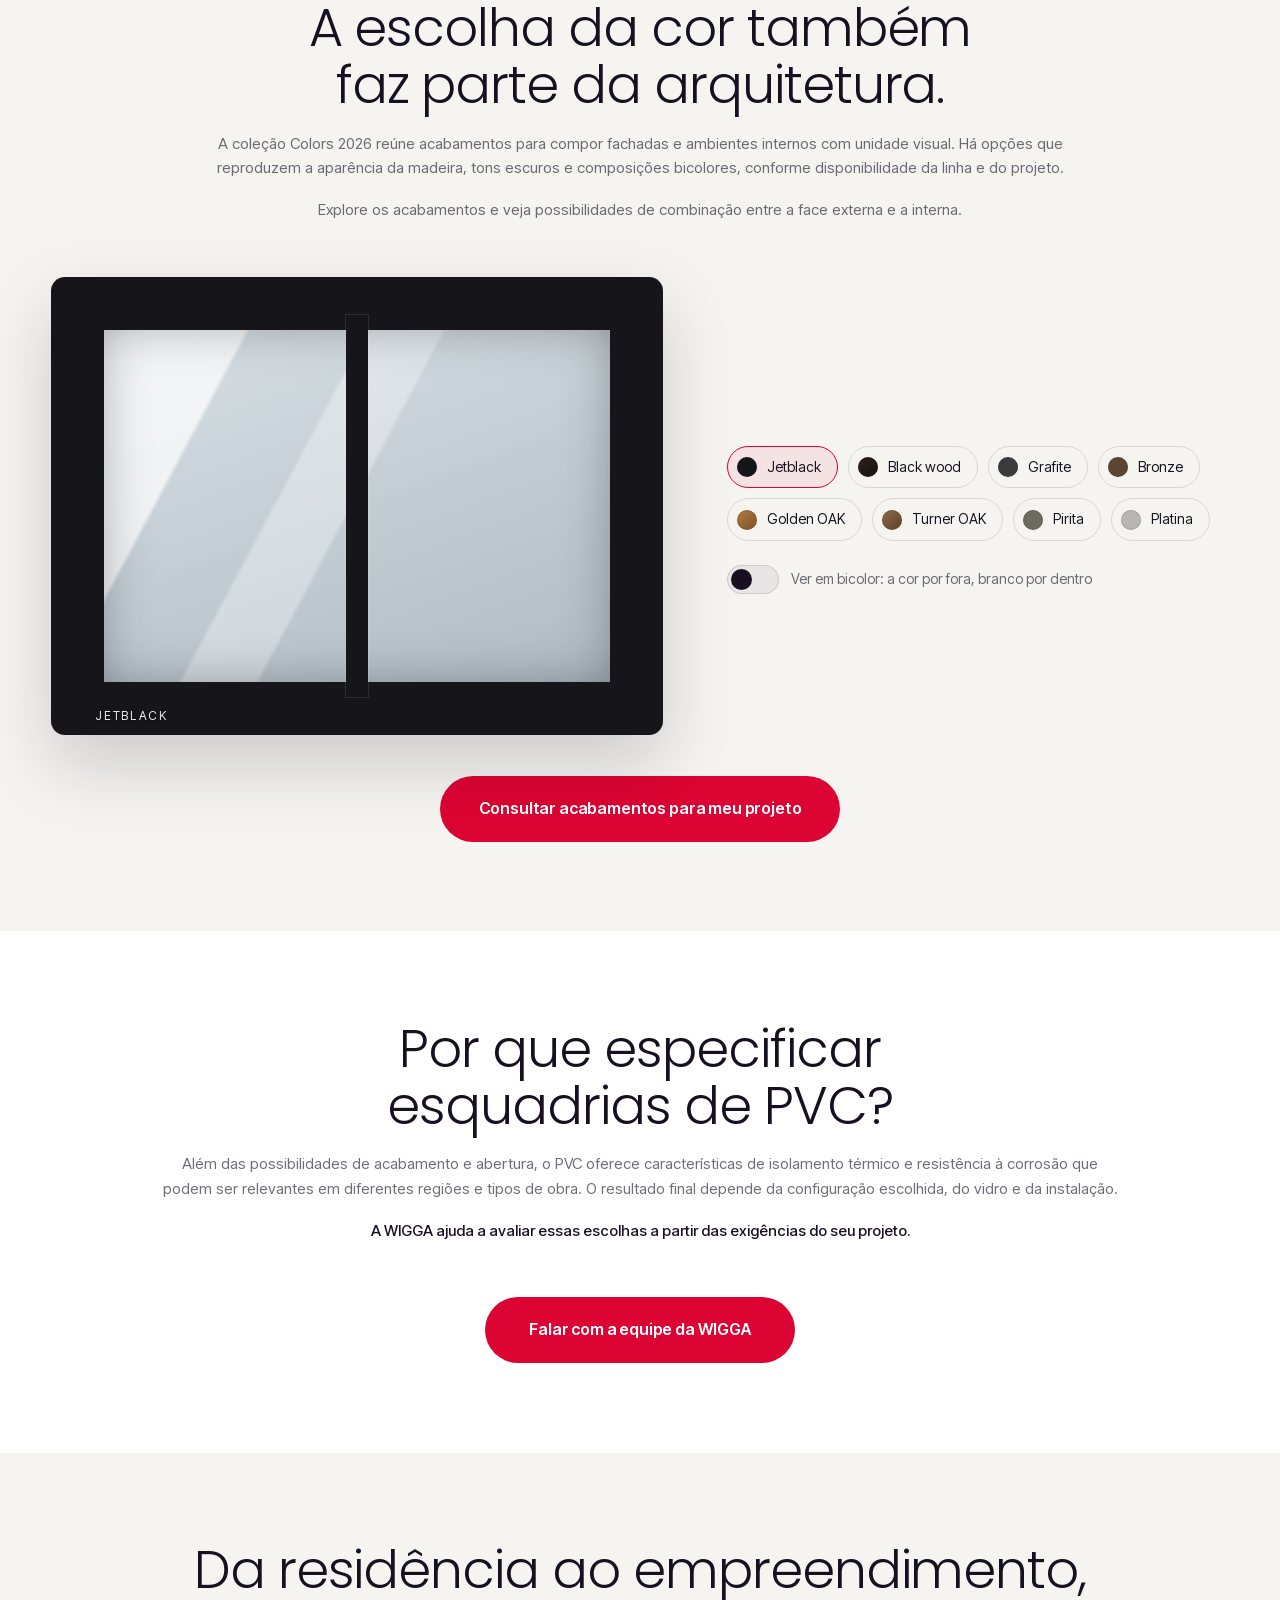
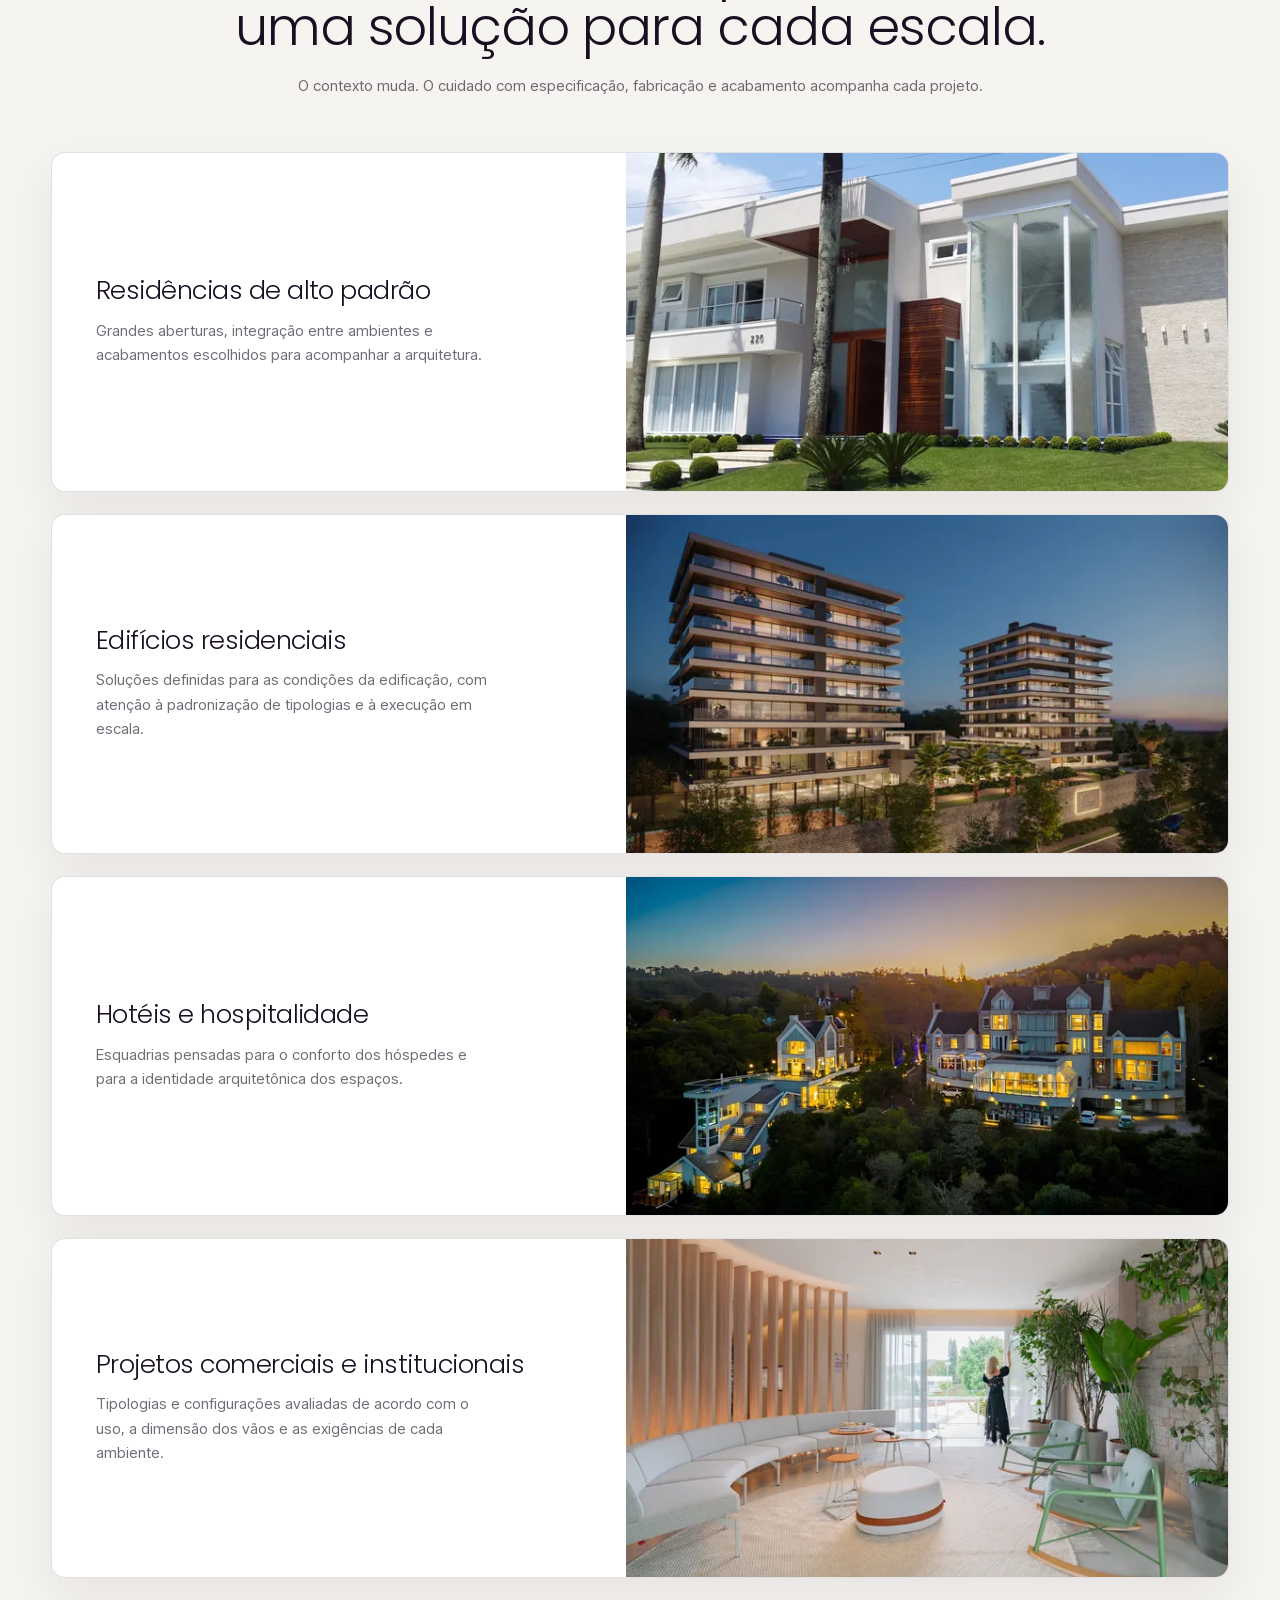
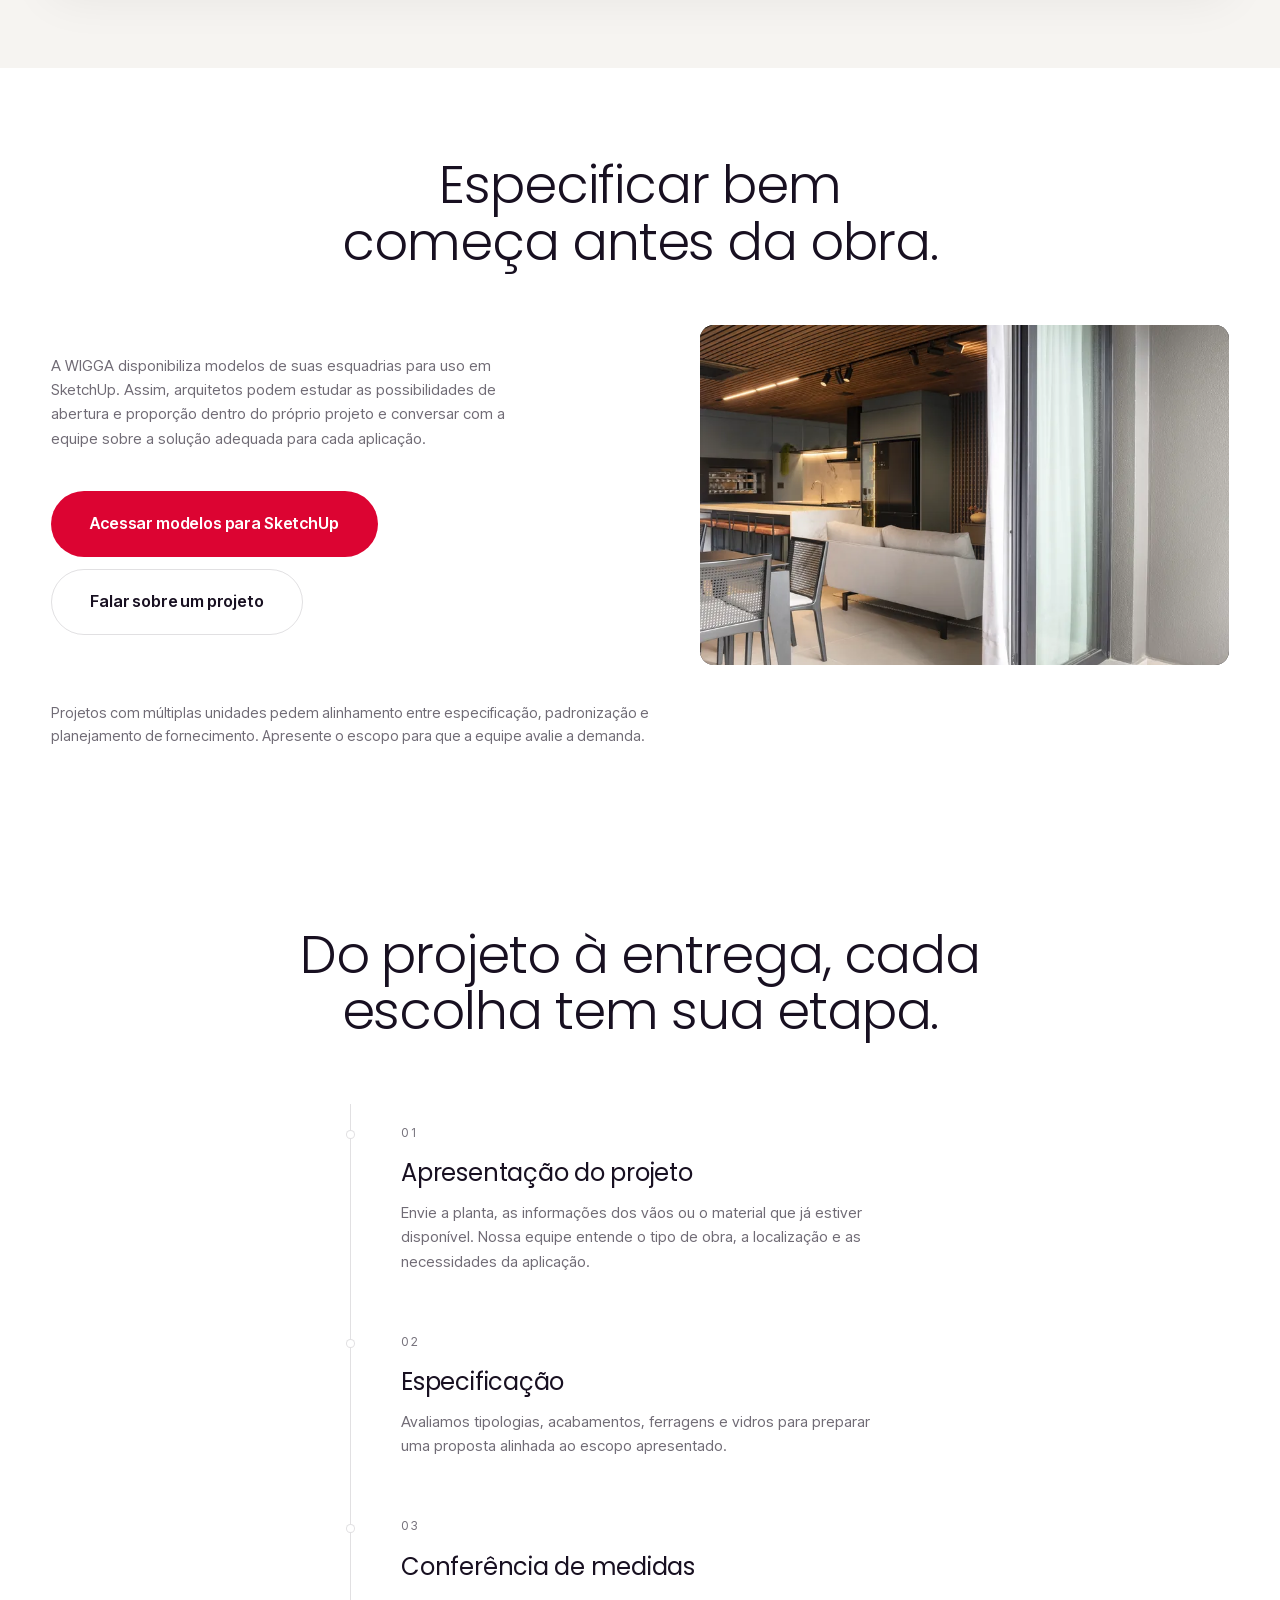
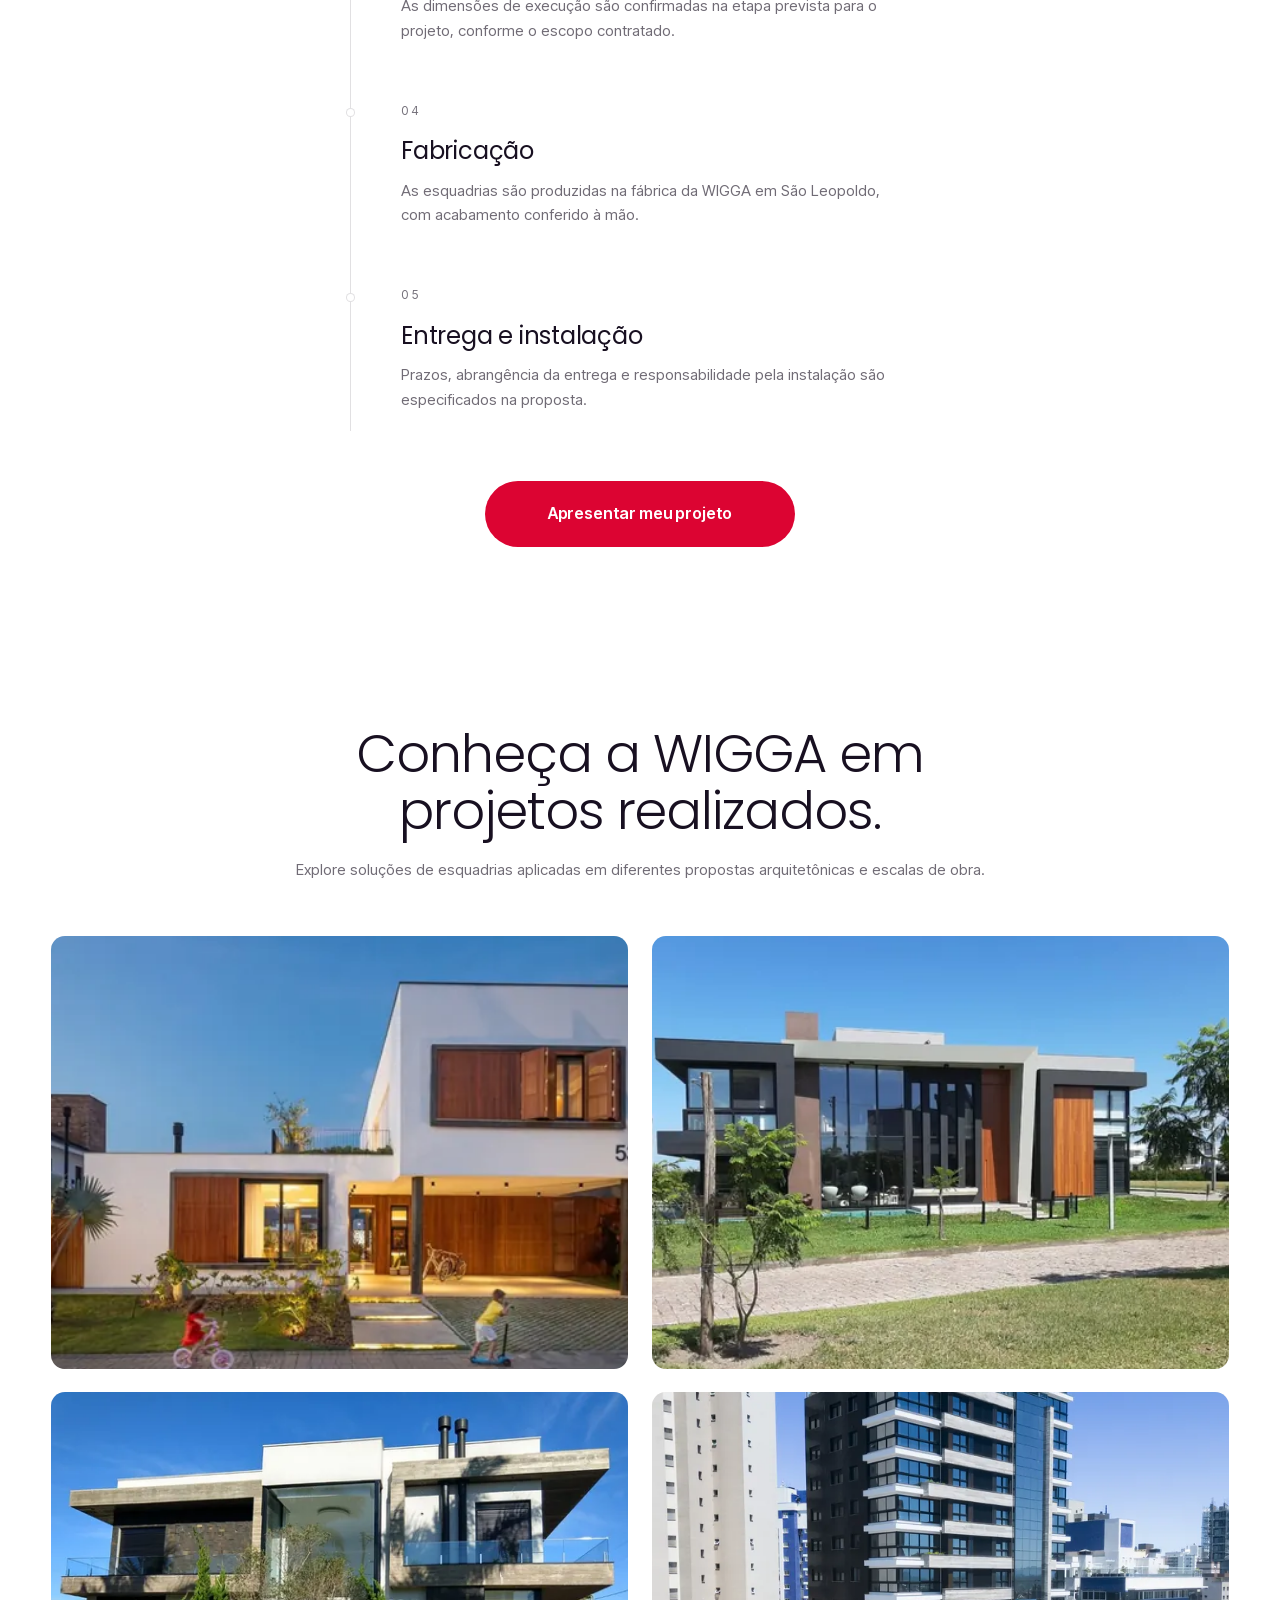
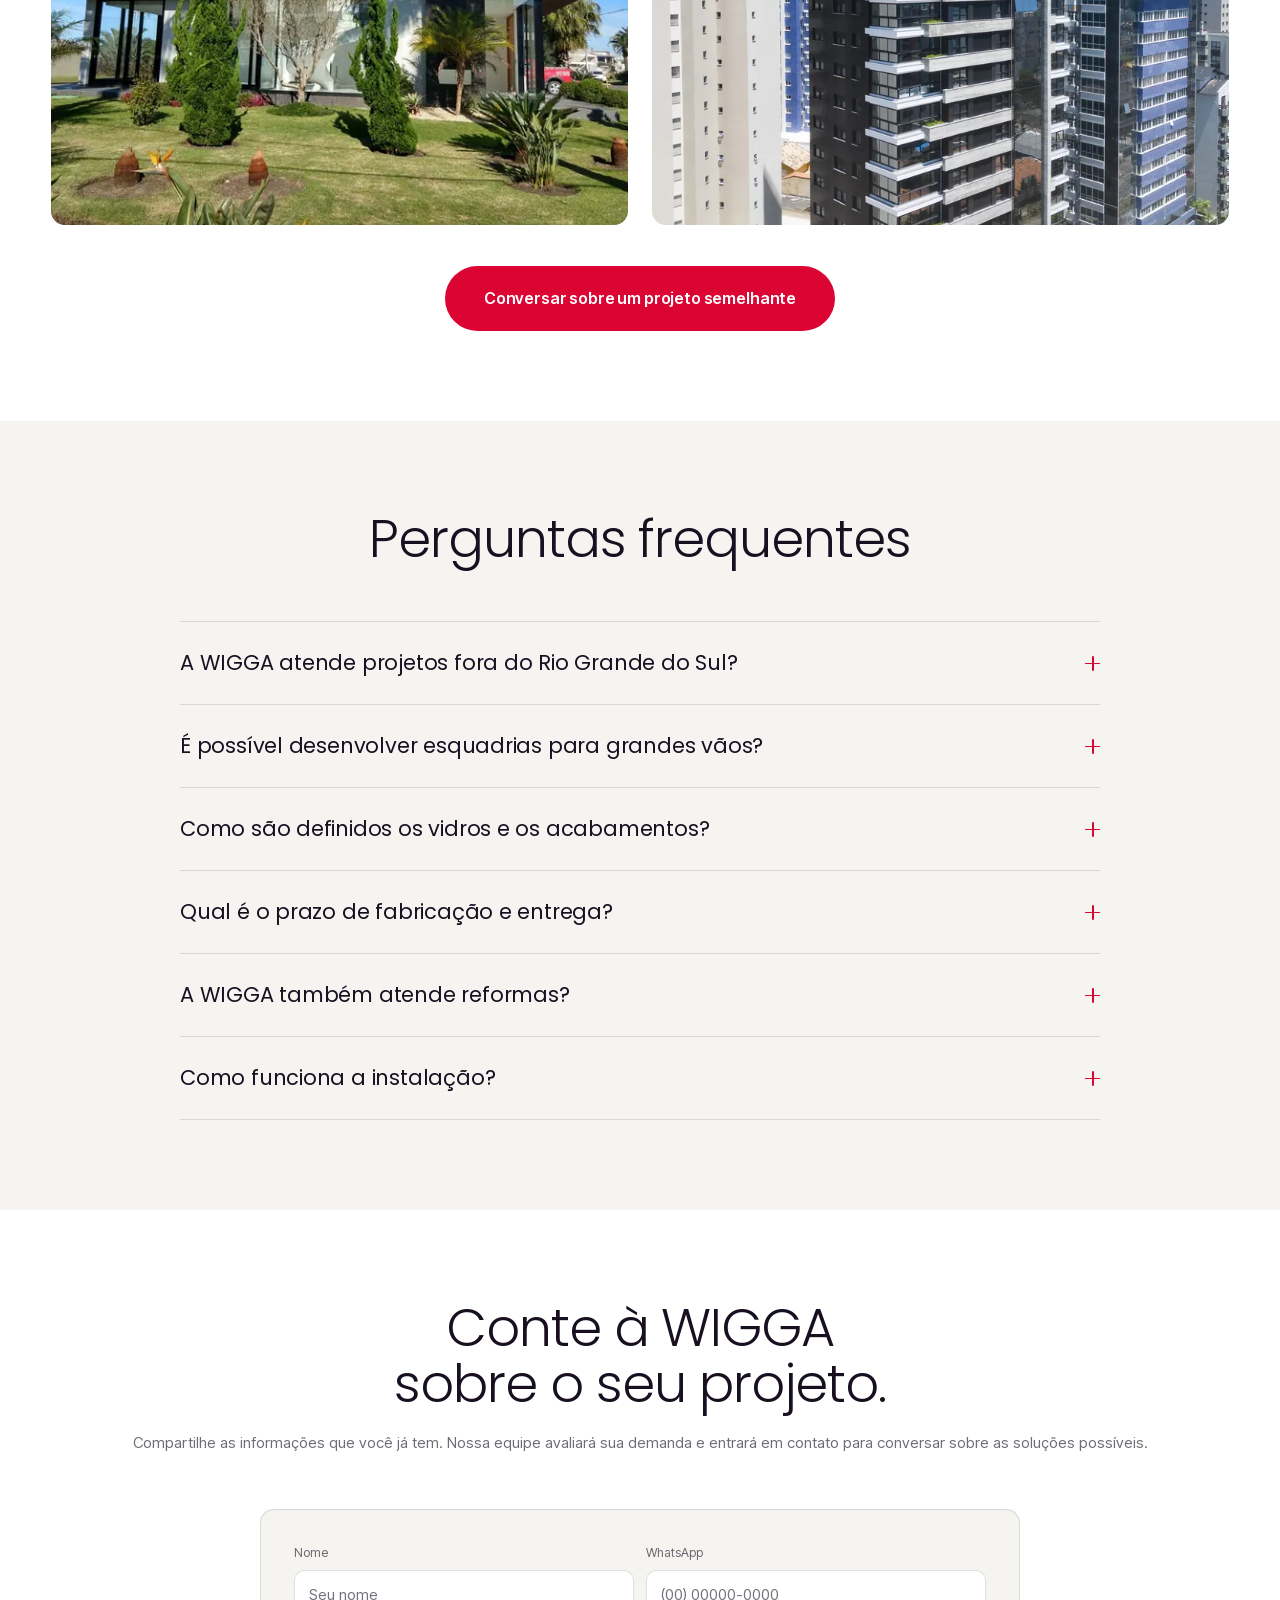
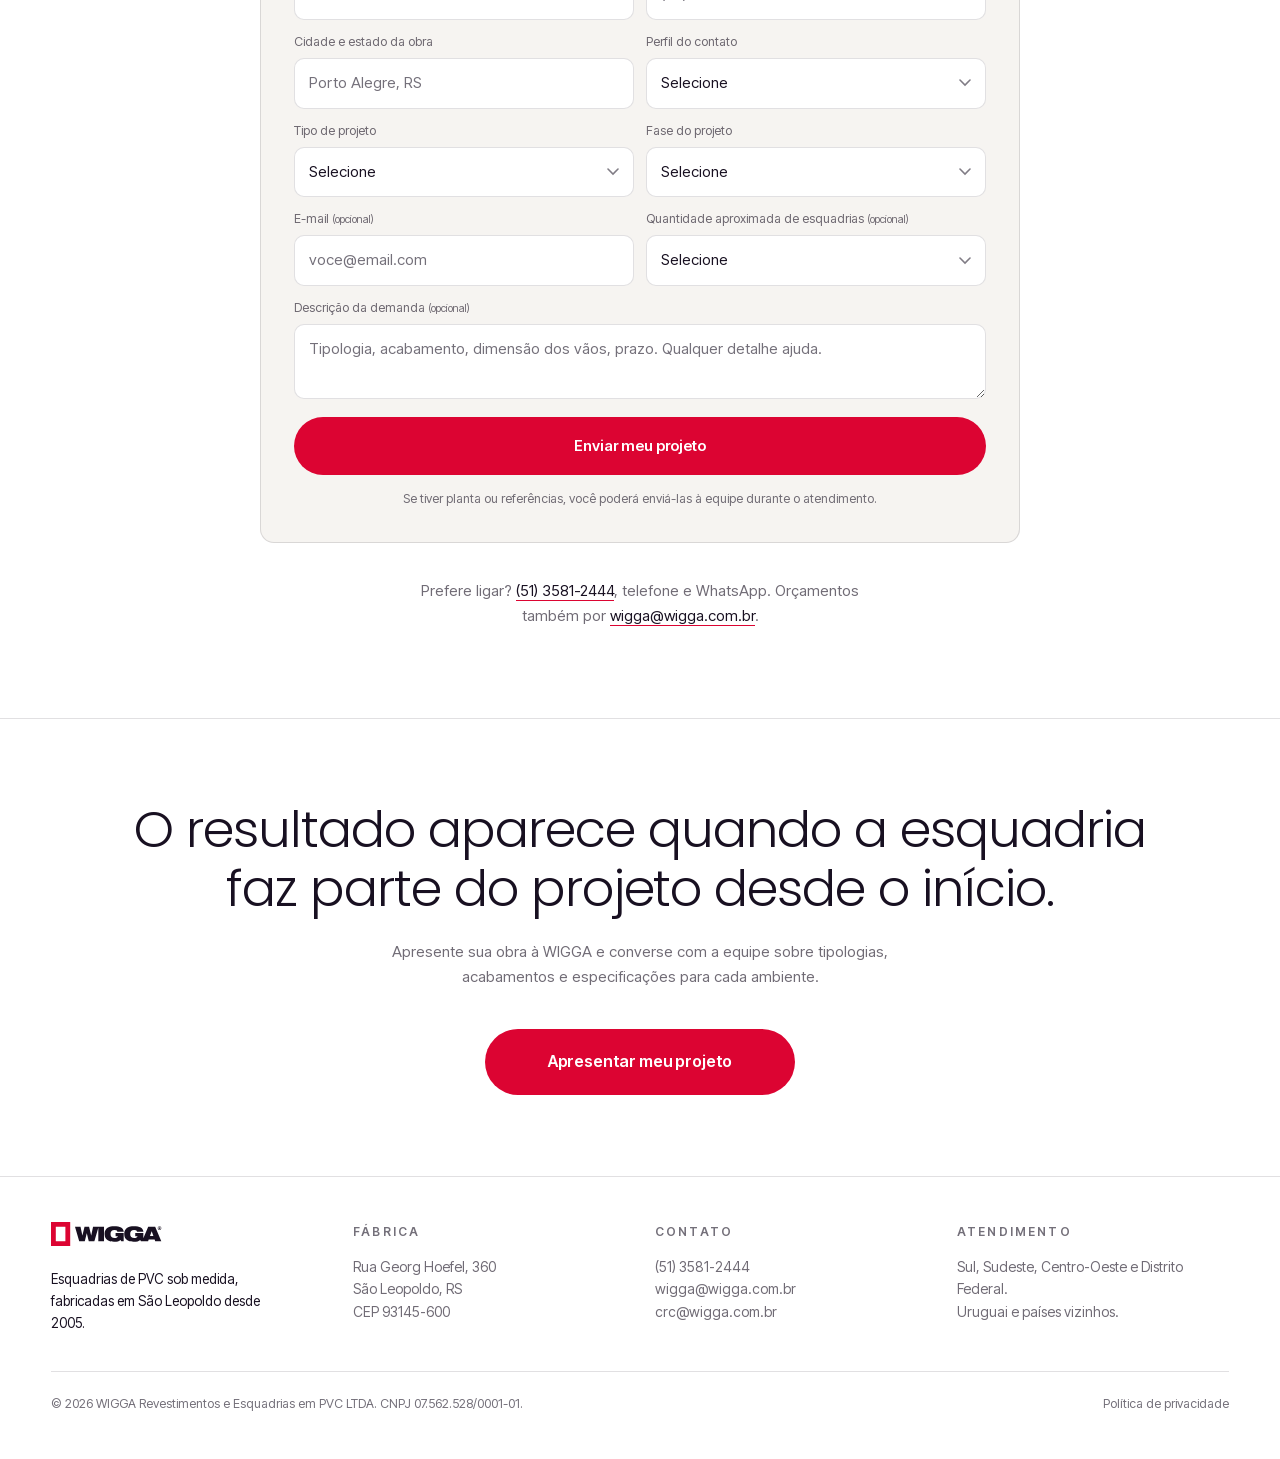
==== commit 19a7245c: "fix(site): the client's second round, and the house stops losing to the window Founding year is 2005" ====
--- a/index.html
+++ b/index.html
@@ -152,17 +152,17 @@
 background:linear-gradient(107deg,rgba(255,255,255,.14) 0%,rgba(255,255,255,0) 26%,rgba(255,255,255,0) 62%,rgba(255,255,255,.07) 100%);
 }
 .hero__veil{position:absolute;inset:0;pointer-events:none;
-background:linear-gradient(180deg,rgba(11,10,14,.82) 0%,rgba(11,10,14,.22) 28%,rgba(11,10,14,.42) 56%,rgba(11,10,14,.93) 88%,rgba(11,10,14,.97) 100%)}
+background:linear-gradient(180deg,rgba(11,10,14,.78) 0%,rgba(11,10,14,.14) 30%,rgba(11,10,14,.3) 56%,rgba(11,10,14,.92) 88%,rgba(11,10,14,.97) 100%)}
 .hero__frame{position:absolute;inset:0;pointer-events:none;z-index:3}
 .hero__frame::before{
 content:'';position:absolute;inset:var(--inset);
-border:clamp(7px,1.05vw,14px) solid rgba(11,10,14,.92);
+border:clamp(5px,.72vw,10px) solid rgba(11,10,14,.8);
 box-shadow:0 0 0 1px rgba(255,255,255,.1) inset,0 30px 70px rgba(0,0,0,.4);
 }
 .hero__sash{
 position:absolute;top:var(--inset);bottom:var(--inset);
 left:50%;right:var(--inset);
-border:clamp(5px,.8vw,10px) solid rgba(11,10,14,.92);
+border:clamp(4px,.56vw,7px) solid rgba(11,10,14,.8);
 transform:translateX(calc(var(--sash) * -92%));
 z-index:4;
 }
@@ -259,6 +259,7 @@
 .hero__actions .btn{width:100%}
 .cta-linha .btn{width:100%}
 .head{margin-bottom:clamp(28px,5vh,44px)}
+.hero__prova{display:none}
 }
 .stats{background:var(--paper);border-bottom:1px solid var(--line-paper)}
 .stats__grid{display:grid;grid-template-columns:repeat(3,1fr)}
@@ -300,10 +301,12 @@
 .colors{background:var(--paper-2)}
 .colors__grid{display:grid;grid-template-columns:minmax(0,1fr) minmax(0,.82fr);gap:clamp(32px,5vw,72px);align-items:center}
 .sampler{
-position:relative;aspect-ratio:4/3;border-radius:var(--radius);overflow:hidden;background:#000;
+position:relative;aspect-ratio:4/3;border-radius:var(--radius);overflow:hidden;
+background:
+linear-gradient(118deg,rgba(255,255,255,.72) 0 26%,rgba(255,255,255,0) 26.6% 40%,rgba(255,255,255,.34) 40.6% 49%,rgba(255,255,255,0) 49.6%),
+linear-gradient(160deg,#dfe6ea,#c2ccd3 52%,#aab6bf);
 box-shadow:0 30px 70px rgba(24,16,33,.18)
 }
-.sampler img{position:absolute;inset:0;width:100%;height:100%;object-fit:cover}
 .sampler__frame{position:absolute;inset:0;pointer-events:none}
 .sampler__frame::before{
 content:'';position:absolute;inset:0;border:clamp(20px,3vw,38px) solid var(--sw,#171717);
@@ -322,8 +325,13 @@
 transition:background-color .5s var(--ease-out)
 }
 .sampler__legend{
-position:absolute;left:18px;bottom:16px;z-index:3;
-font-size:12px;letter-spacing:.14em;text-transform:uppercase;color:rgba(255,255,255,.88)
+position:absolute;z-index:3;
+left:calc(clamp(20px,3vw,38px) + 6px);
+bottom:calc((clamp(20px,3vw,38px) - 14px) / 2);
+font-size:12px;line-height:14px;letter-spacing:.14em;text-transform:uppercase;
+color:var(--sw-txt,rgba(255,255,255,.92));
+text-shadow:var(--sw-txt-sombra,0 1px 3px rgba(0,0,0,.45));
+transition:color .5s var(--ease-out)
 }
 .swatches{display:flex;flex-wrap:wrap;gap:10px;margin-top:28px}
 .swatch{
@@ -614,7 +622,7 @@
 <section class="stats">
   <div class="stats__grid">
     <div class="stats__item rv">
-      <b>Desde 2007</b>
+      <b>Desde 2005</b>
       <span>Esquadrias de PVC fabricadas em São Leopoldo</span>
     </div>
     <div class="stats__item rv rv-d1">
@@ -718,12 +726,19 @@
     </div>
     <!-- Saíram "não descasca" e "não pede repintura": o documento pede
          características comprovadas do acabamento específico, sem prometer
-         ausência total de manutenção. Nomes, amostras e disponibilidade das
-         cores continuam pendentes de conferência com a WIGGA. -->
+         ausência total de manutenção.
+
+         [A PREENCHER] OS OITO HEX ABAIXO SÃO APROXIMAÇÕES. A cliente disse em
+         23/09/2026 que as cores não estão fiéis e que enviaria as imagens
+         oficiais da coleção. Quando chegarem, trocar data-color e o fundo de
+         cada .swatch i. Não estimar de novo por foto: acabamento amadeirado
+         não se resolve com cor chapada, e é isso que ela está vendo errado. -->
 
     <div class="colors__grid">
-      <div class="sampler rv">
-        <img src="assets/img/hero-residencia-900.webp" width="900" height="535" loading="lazy" alt="Vista de uma residência através do vão da esquadria">
+      <!-- A foto por trás do vão saiu a pedido da cliente: com paisagem, a
+           atenção ia para a casa e não para o acabamento, que é o assunto da
+           seção. O vão virou vidro neutro, então só a esquadria muda de cor. -->
+      <div class="sampler rv" role="img" aria-label="Amostra da esquadria na cor selecionada">
         <div class="sampler__frame" style="--sw:#15151A"><span class="sampler__mullion"></span></div>
         <span class="sampler__legend">Jetblack</span>
       </div>
@@ -810,8 +825,8 @@
           <h3>Hotéis e hospitalidade</h3>
           <p>Esquadrias pensadas para o conforto dos hóspedes e para a identidade arquitetônica dos espaços.</p>
         </div>
-        <div class="app__img app__img--vazio" aria-hidden="true">
-          <svg viewBox="0 0 120 120" aria-hidden="true"><use href="#ic-wigga" transform="translate(37 32) scale(1.05)"/></svg>
+        <div class="app__img">
+          <img src="assets/img/hotelaria-noite-1000.webp" srcset="assets/img/hotelaria-noite-640.webp 640w, assets/img/hotelaria-noite-1000.webp 1000w" sizes="(max-width:860px) 92vw, 46vw" width="1000" height="625" loading="lazy" alt="Hotel iluminado ao anoitecer entre a mata, com janelas acesas em todos os pavimentos">
         </div>
       </article>
 
@@ -820,8 +835,8 @@
           <h3>Projetos comerciais e institucionais</h3>
           <p>Tipologias e configurações avaliadas de acordo com o uso, a dimensão dos vãos e as exigências de cada ambiente.</p>
         </div>
-        <div class="app__img app__img--vazio" aria-hidden="true">
-          <svg viewBox="0 0 120 120" aria-hidden="true"><use href="#ic-wigga" transform="translate(37 32) scale(1.05)"/></svg>
+        <div class="app__img">
+          <img src="assets/img/corporativo-lounge-1000.webp" srcset="assets/img/corporativo-lounge-640.webp 640w, assets/img/corporativo-lounge-1000.webp 1000w" sizes="(max-width:860px) 92vw, 46vw" width="1000" height="625" loading="lazy" alt="Área de convivência de um ambiente corporativo, com porta de correr envidraçada aberta para o exterior">
         </div>
       </article>
     </div>
@@ -1059,9 +1074,9 @@
             <label for="f-qtd">Quantidade aproximada de esquadrias <small>(opcional)</small></label>
             <select id="f-qtd" name="quantidade">
               <option value="">Selecione</option>
-              <option>1 a 4</option>
-              <option>5 a 10</option>
-              <option>Mais de 10</option>
+              <option>1 a 9</option>
+              <option>10 a 30</option>
+              <option>Mais de 30</option>
             </select>
           </div>
         </div>
@@ -1108,7 +1123,7 @@
         <path d="M260 16.46a4.54 4.54 0 0 1-1.58 1.59 4 4 0 0 1-2.05.59 4 4 0 0 1-2.09-.59 4.71 4.71 0 0 1-1.58-1.59 4 4 0 0 1-.59-2.08 4 4 0 0 1 .59-2.05 4.71 4.71 0 0 1 1.58-1.59 4 4 0 0 1 2.09-.6 3.87 3.87 0 0 1 2.05.6 4.71 4.71 0 0 1 1.58 1.59 3.87 3.87 0 0 1 .6 2.05 3.94 3.94 0 0 1-.6 2.08zm-.78-3.7a3.68 3.68 0 0 0-1.22-1.25 3.06 3.06 0 0 0-3.26 0 3.62 3.62 0 0 0-1.24 1.25 3.1 3.1 0 0 0-.47 1.62 3.13 3.13 0 0 0 .47 1.63 3.59 3.59 0 0 0 1.24 1.24 3.11 3.11 0 0 0 1.64.46 3 3 0 0 0 1.6-.47 3.84 3.84 0 0 0 1.19-1.24 3.17 3.17 0 0 0 .5-1.62 3 3 0 0 0-.48-1.62zm-2.91 2.32h-.49v1.44h-1v-4.23h1.61a1.7 1.7 0 0 1 1.13.35 1.26 1.26 0 0 1 .43 1 1.24 1.24 0 0 1-.67 1.21l1.09 1.63h-1.19zm-.49-.93h.59a.64.64 0 0 0 .44-.13.4.4 0 0 0 .16-.34c0-.31-.2-.46-.6-.46h-.59z"/>
       </g>
     </svg>
-        <p style="font-size:13.5px;max-width:30ch">Esquadrias de PVC sob medida, fabricadas em São Leopoldo desde 2007.</p>
+        <p style="font-size:13.5px;max-width:30ch">Esquadrias de PVC sob medida, fabricadas em São Leopoldo desde 2005.</p>
       </div>
 
       <div class="foot__par">
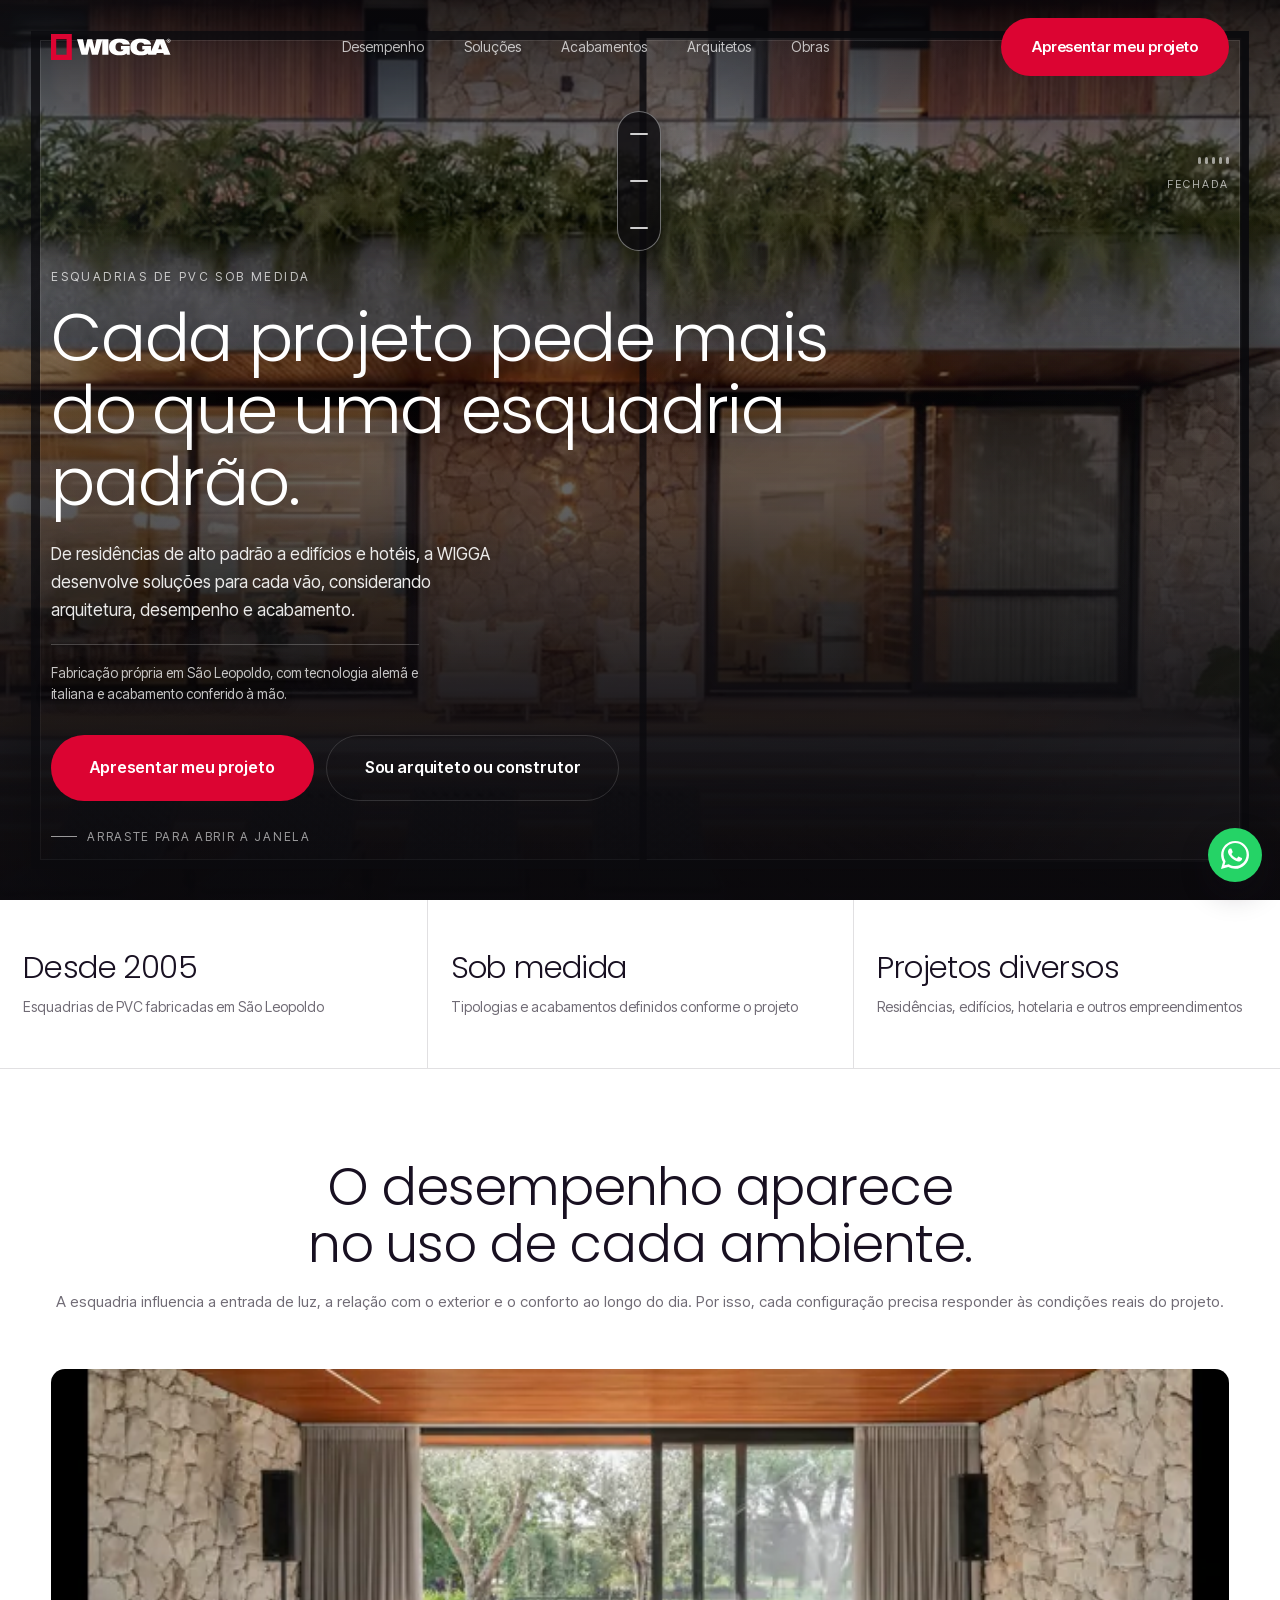
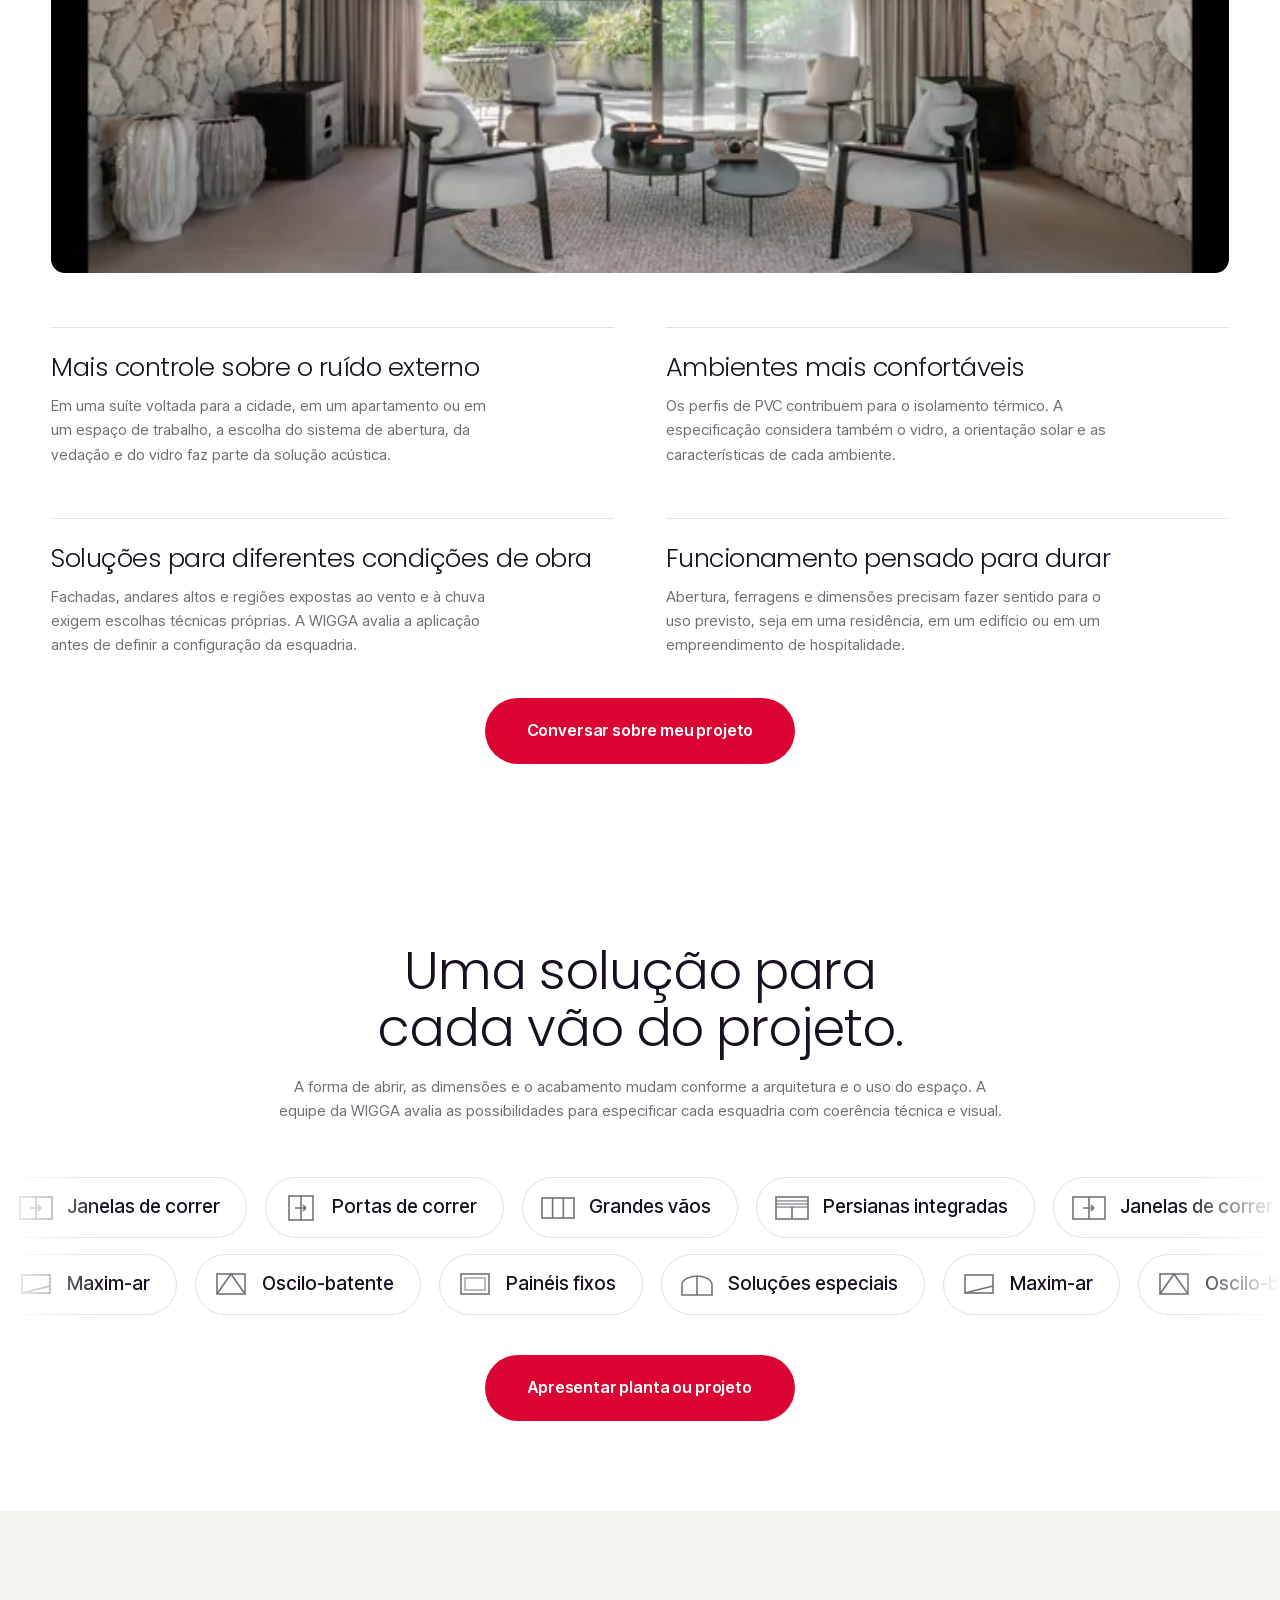
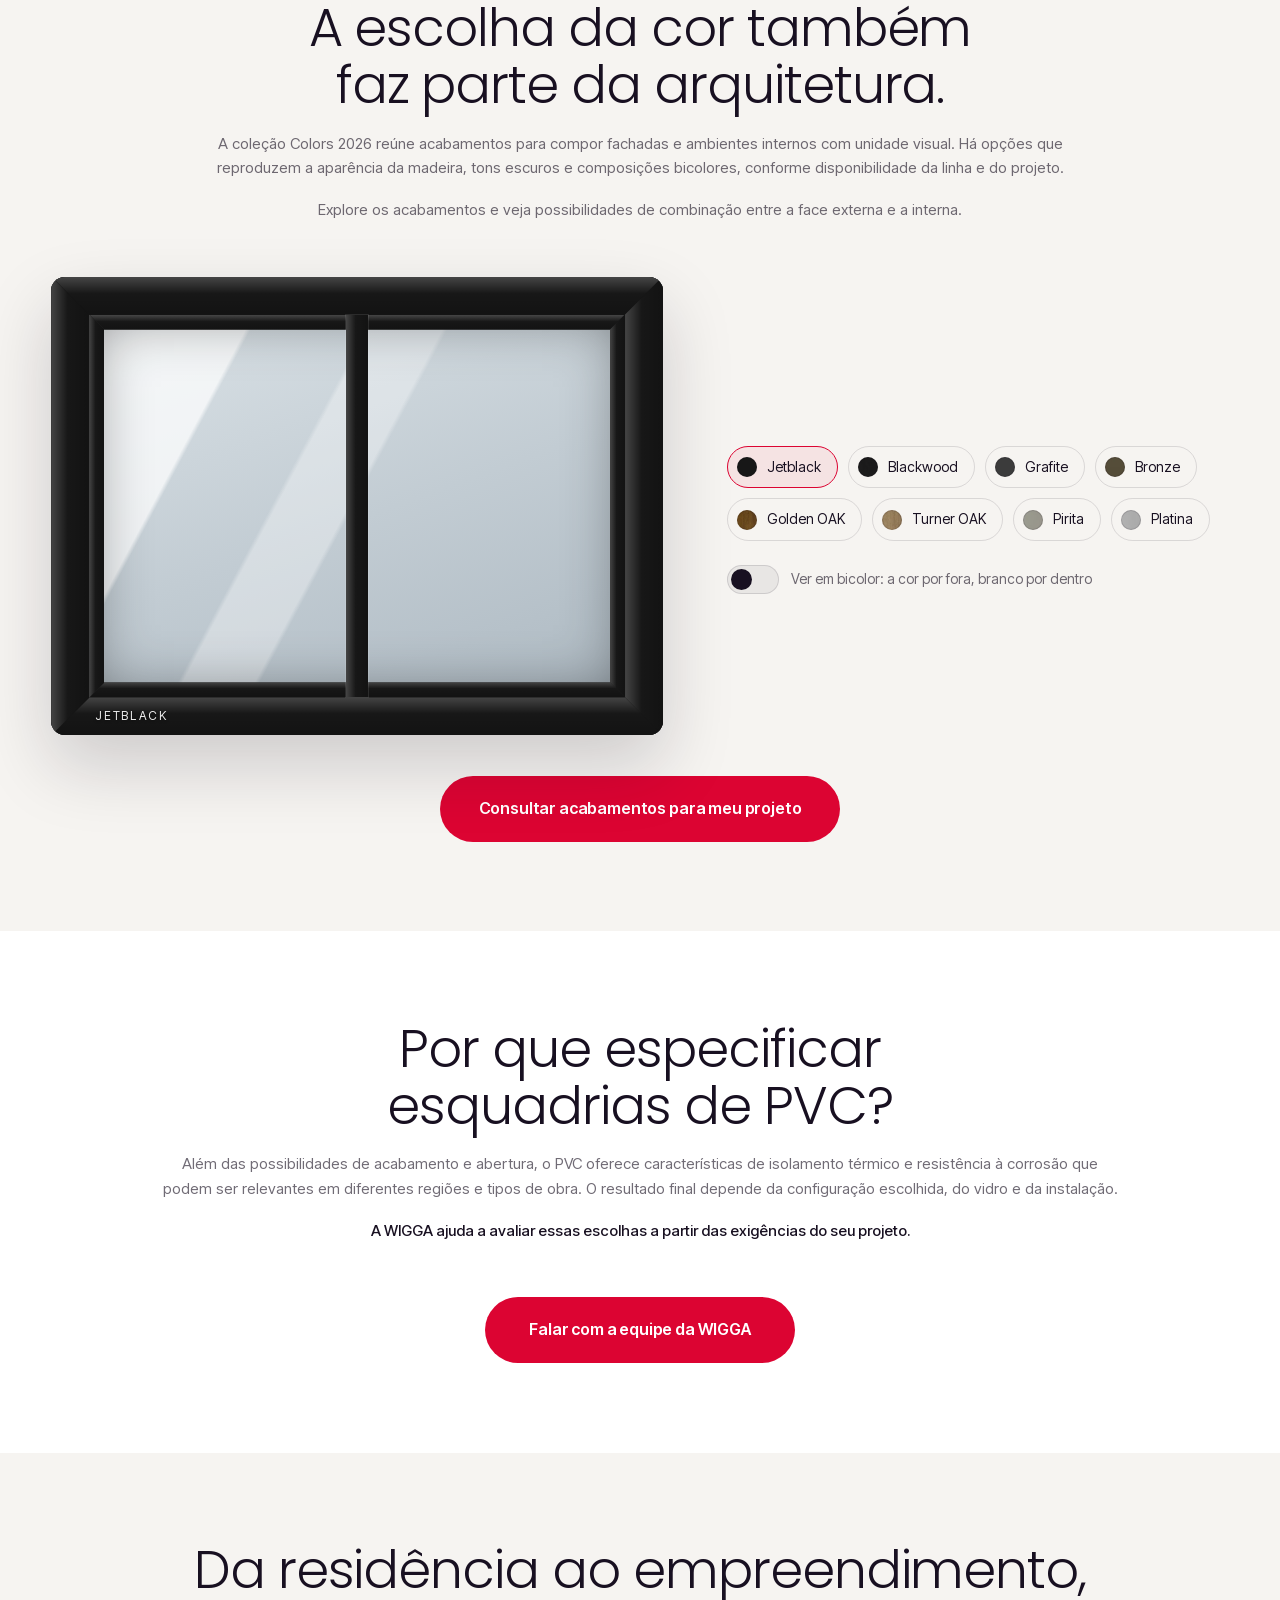
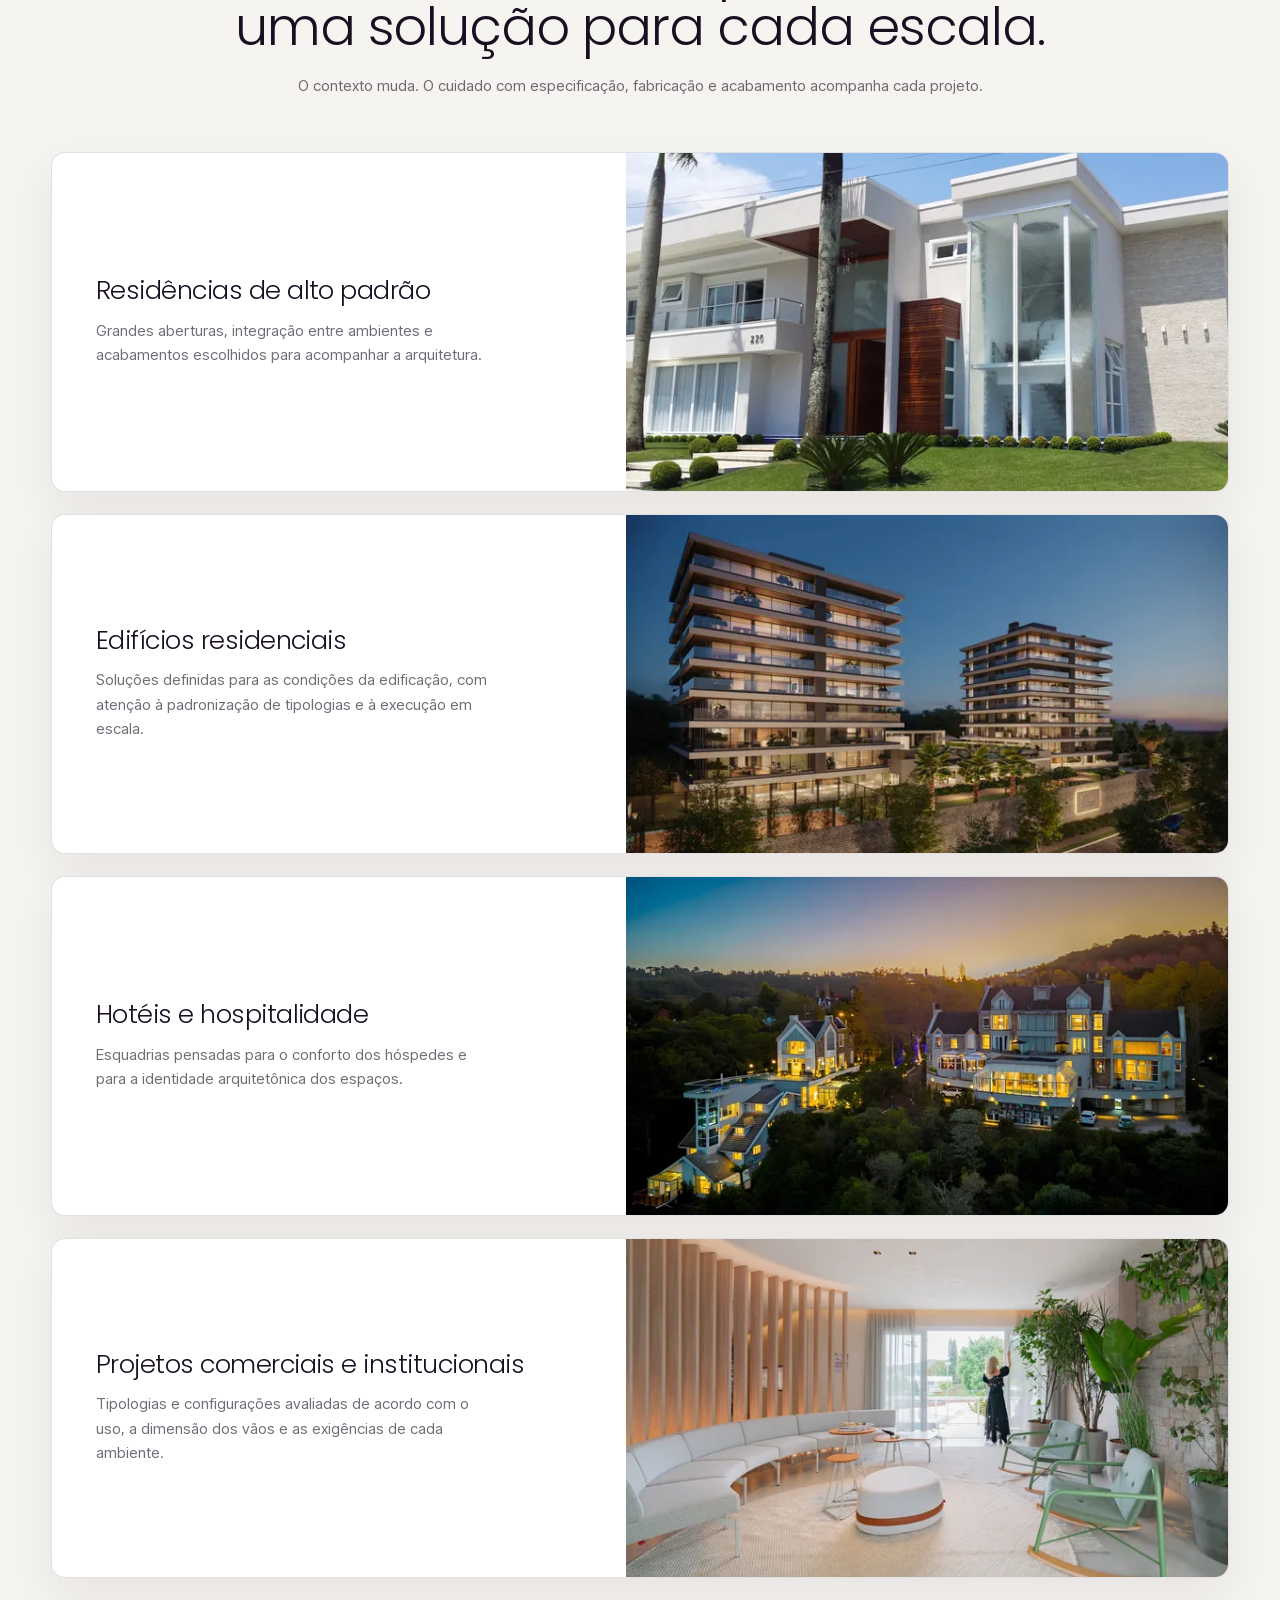
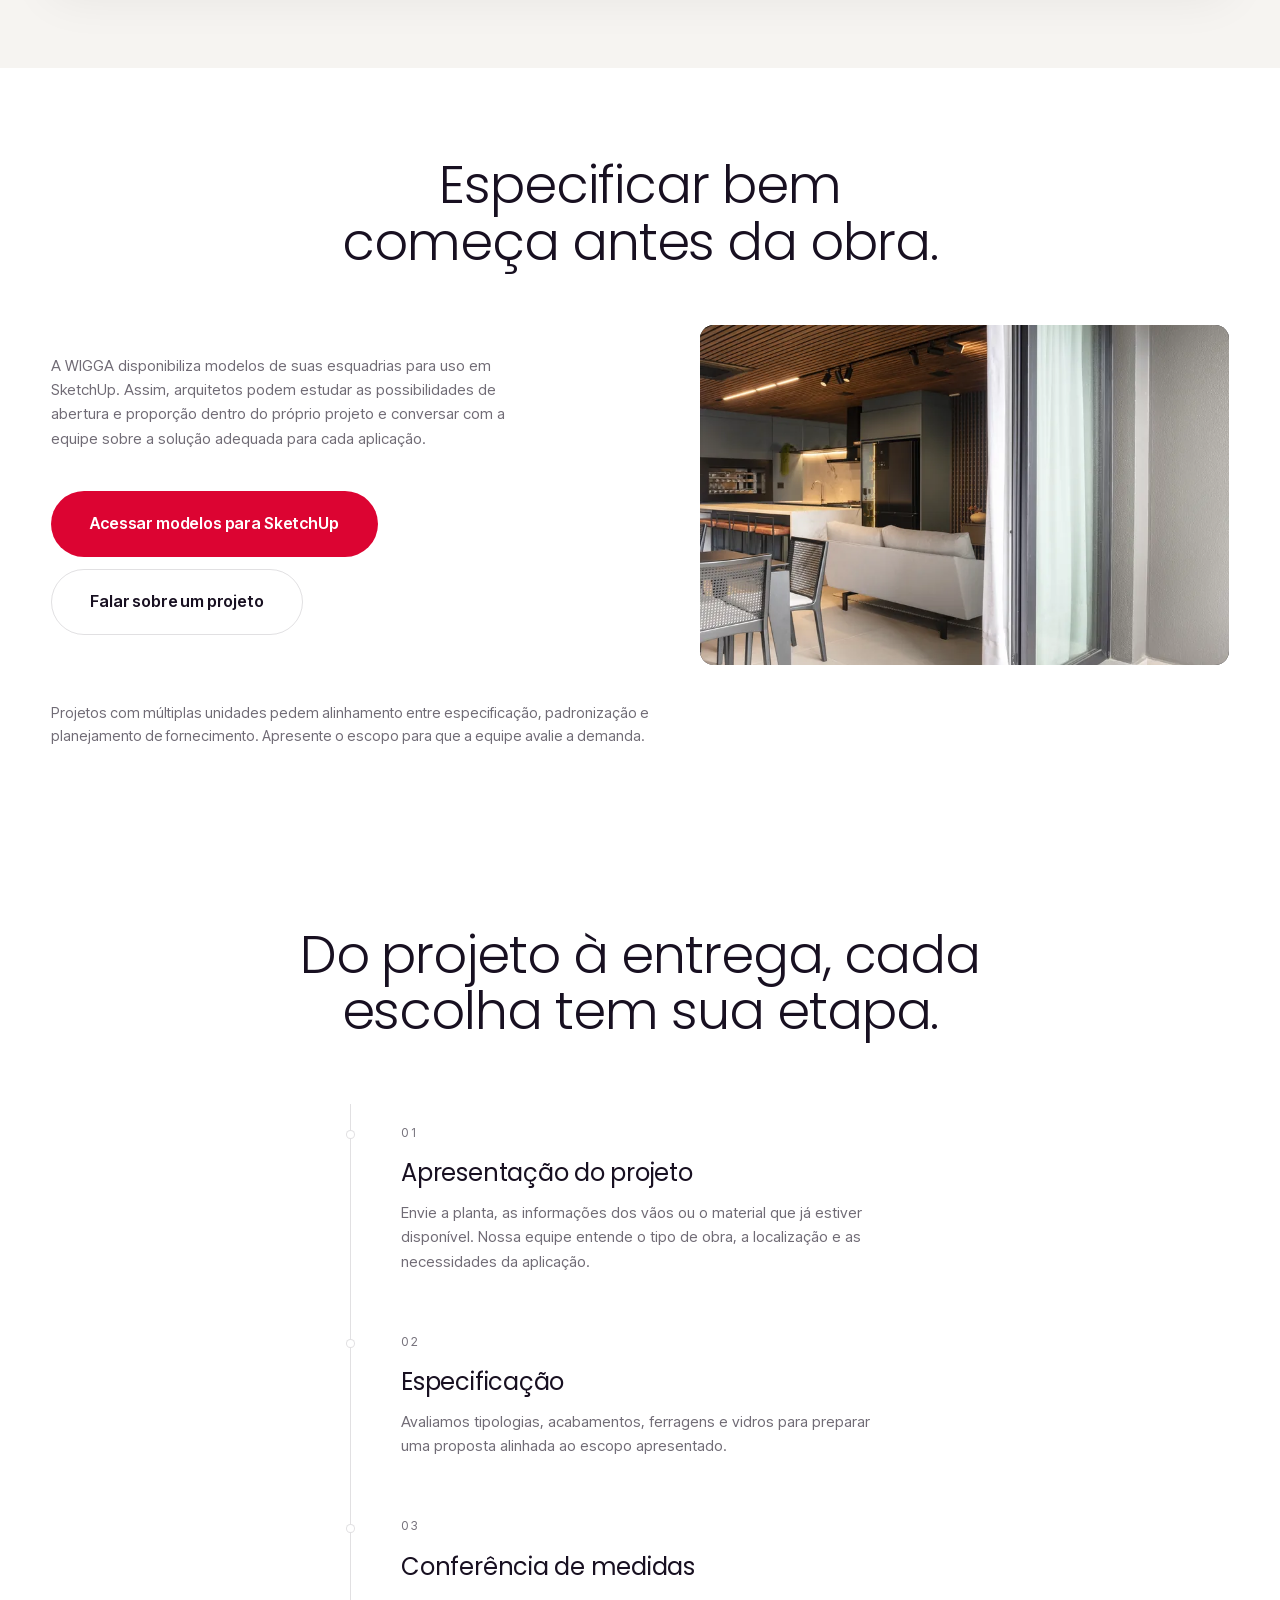
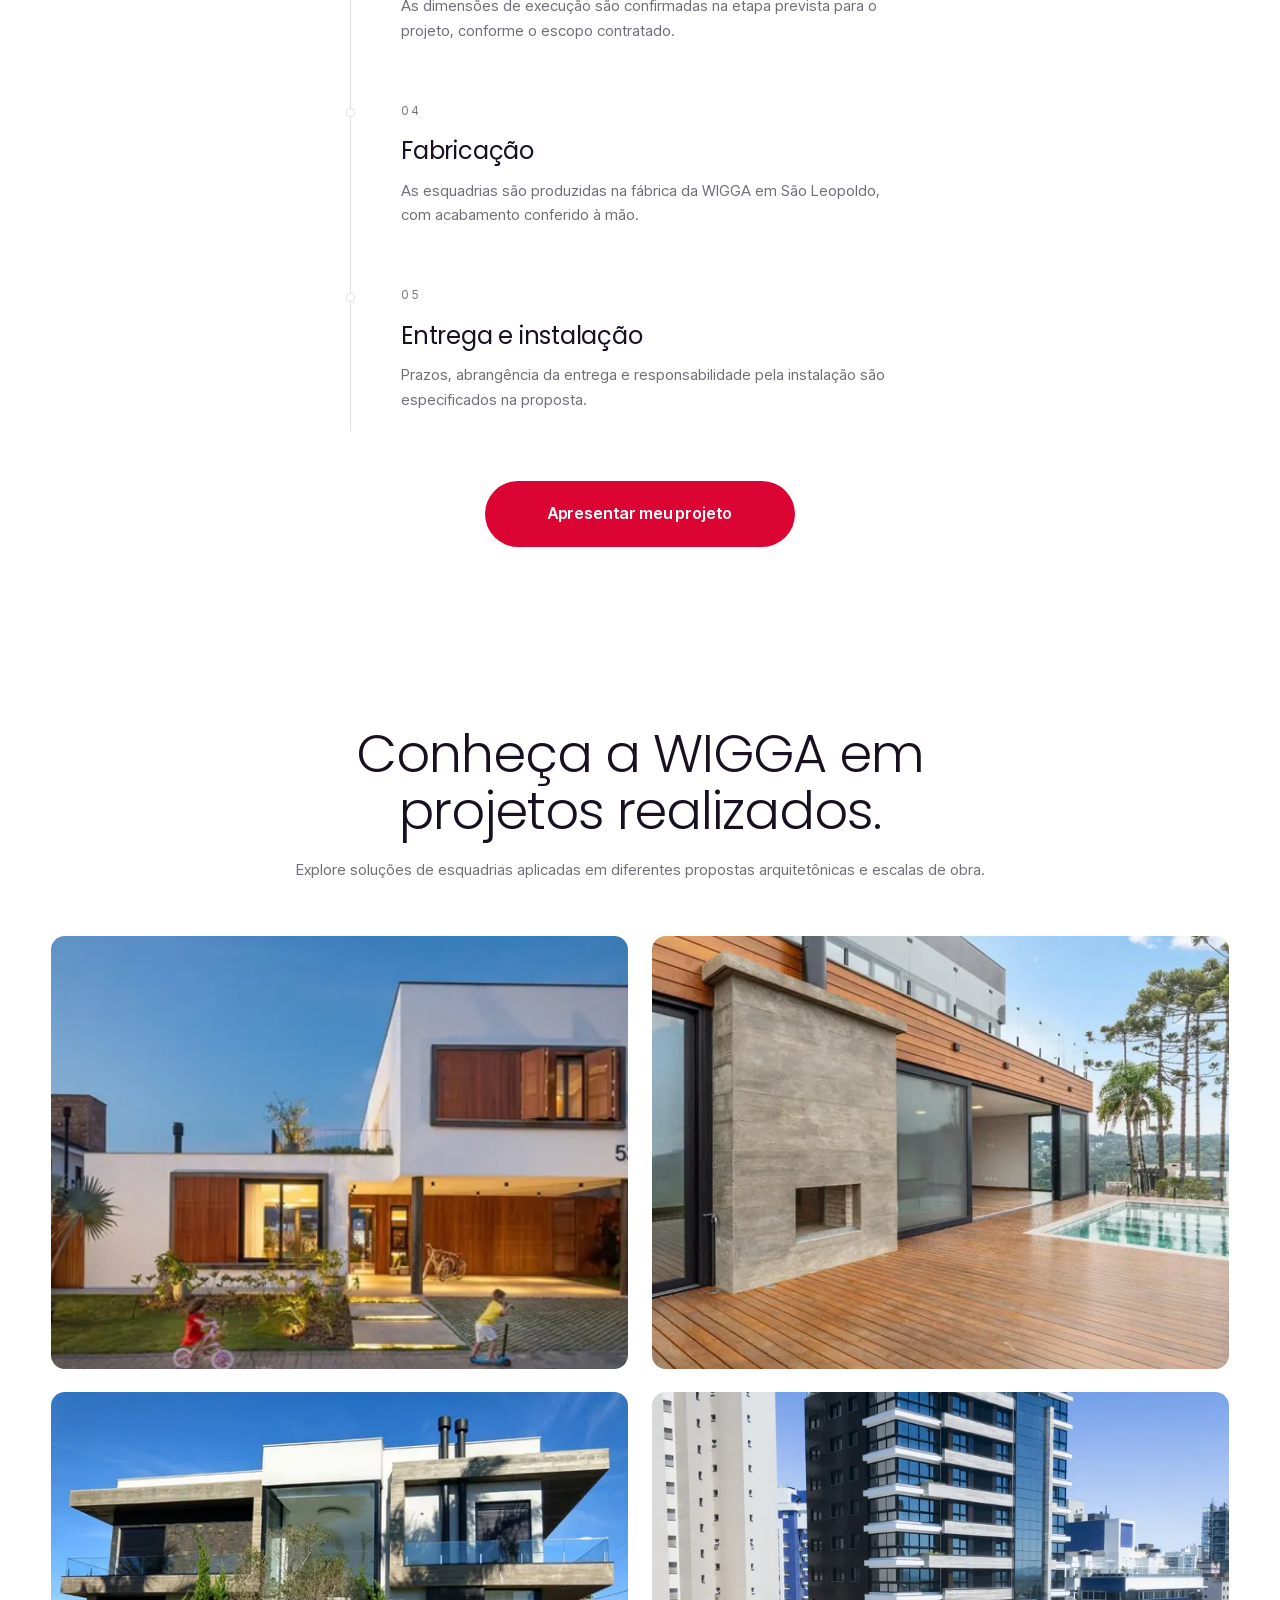
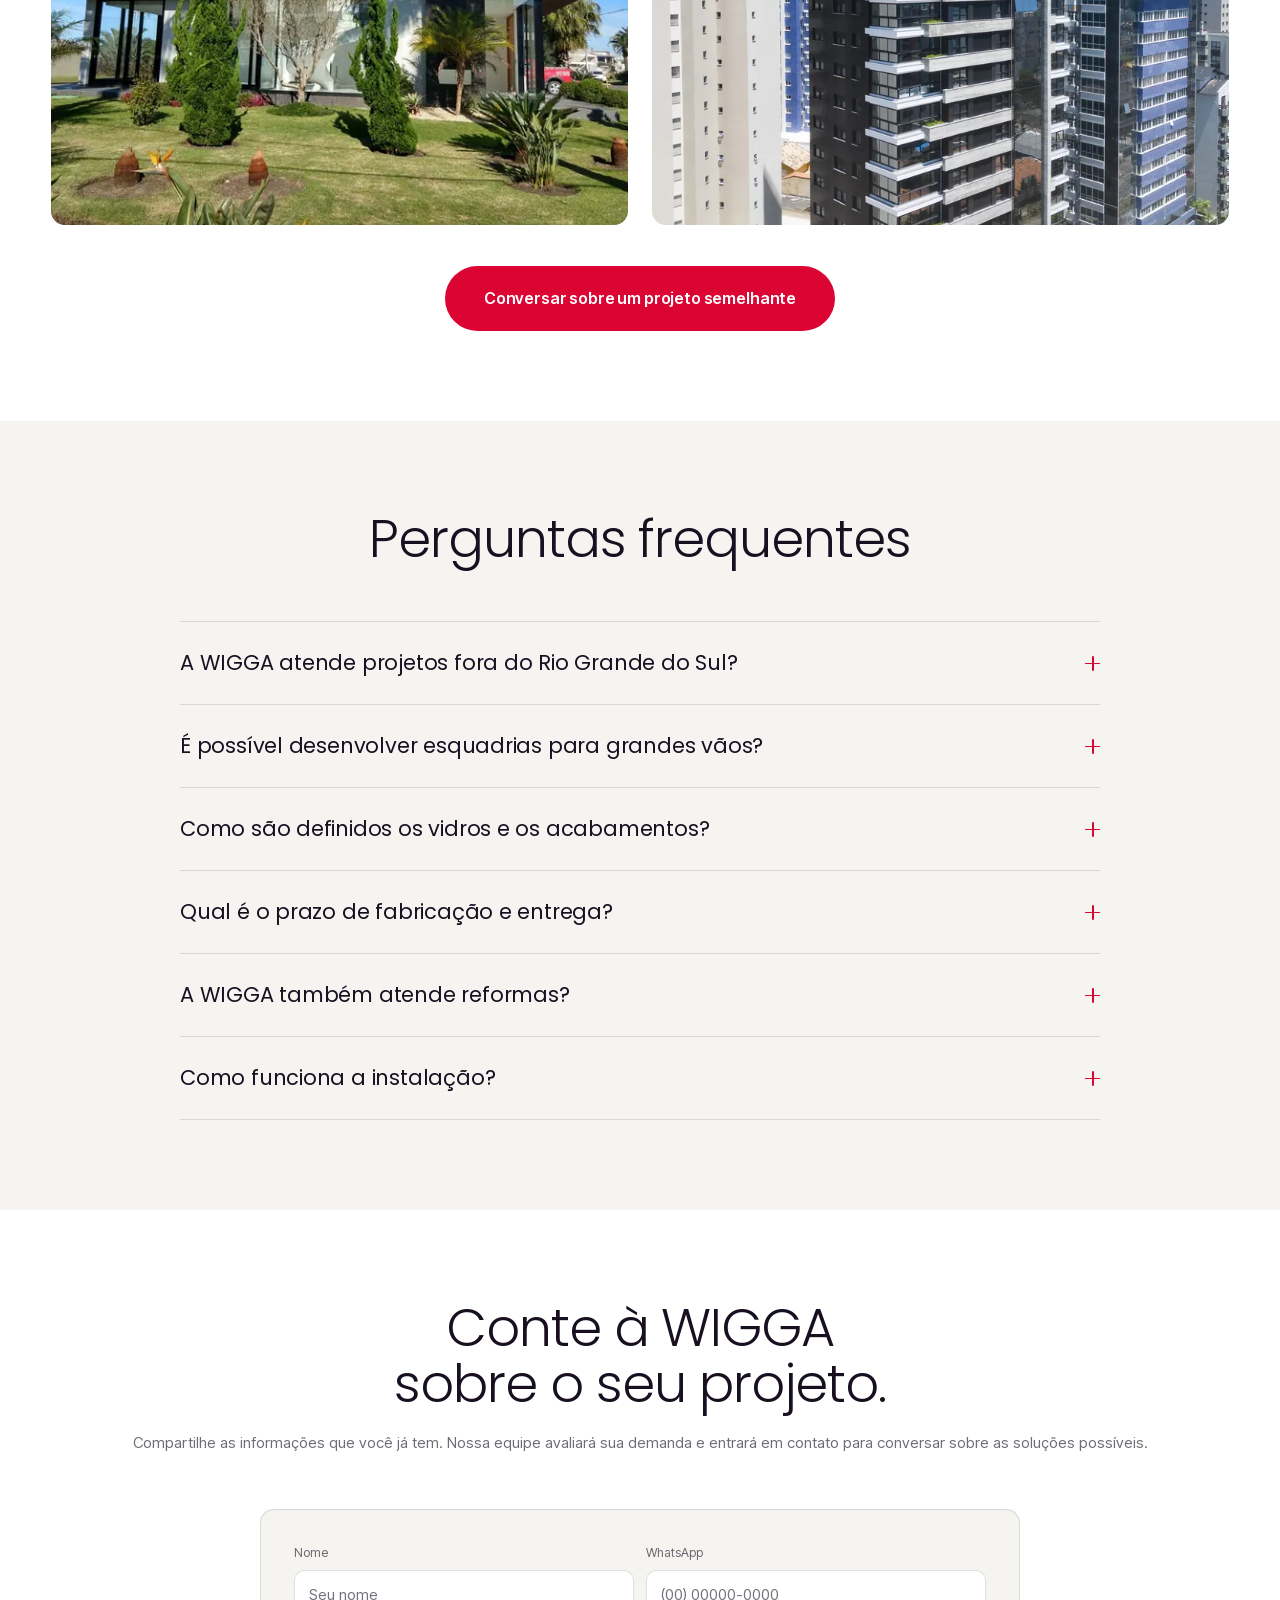
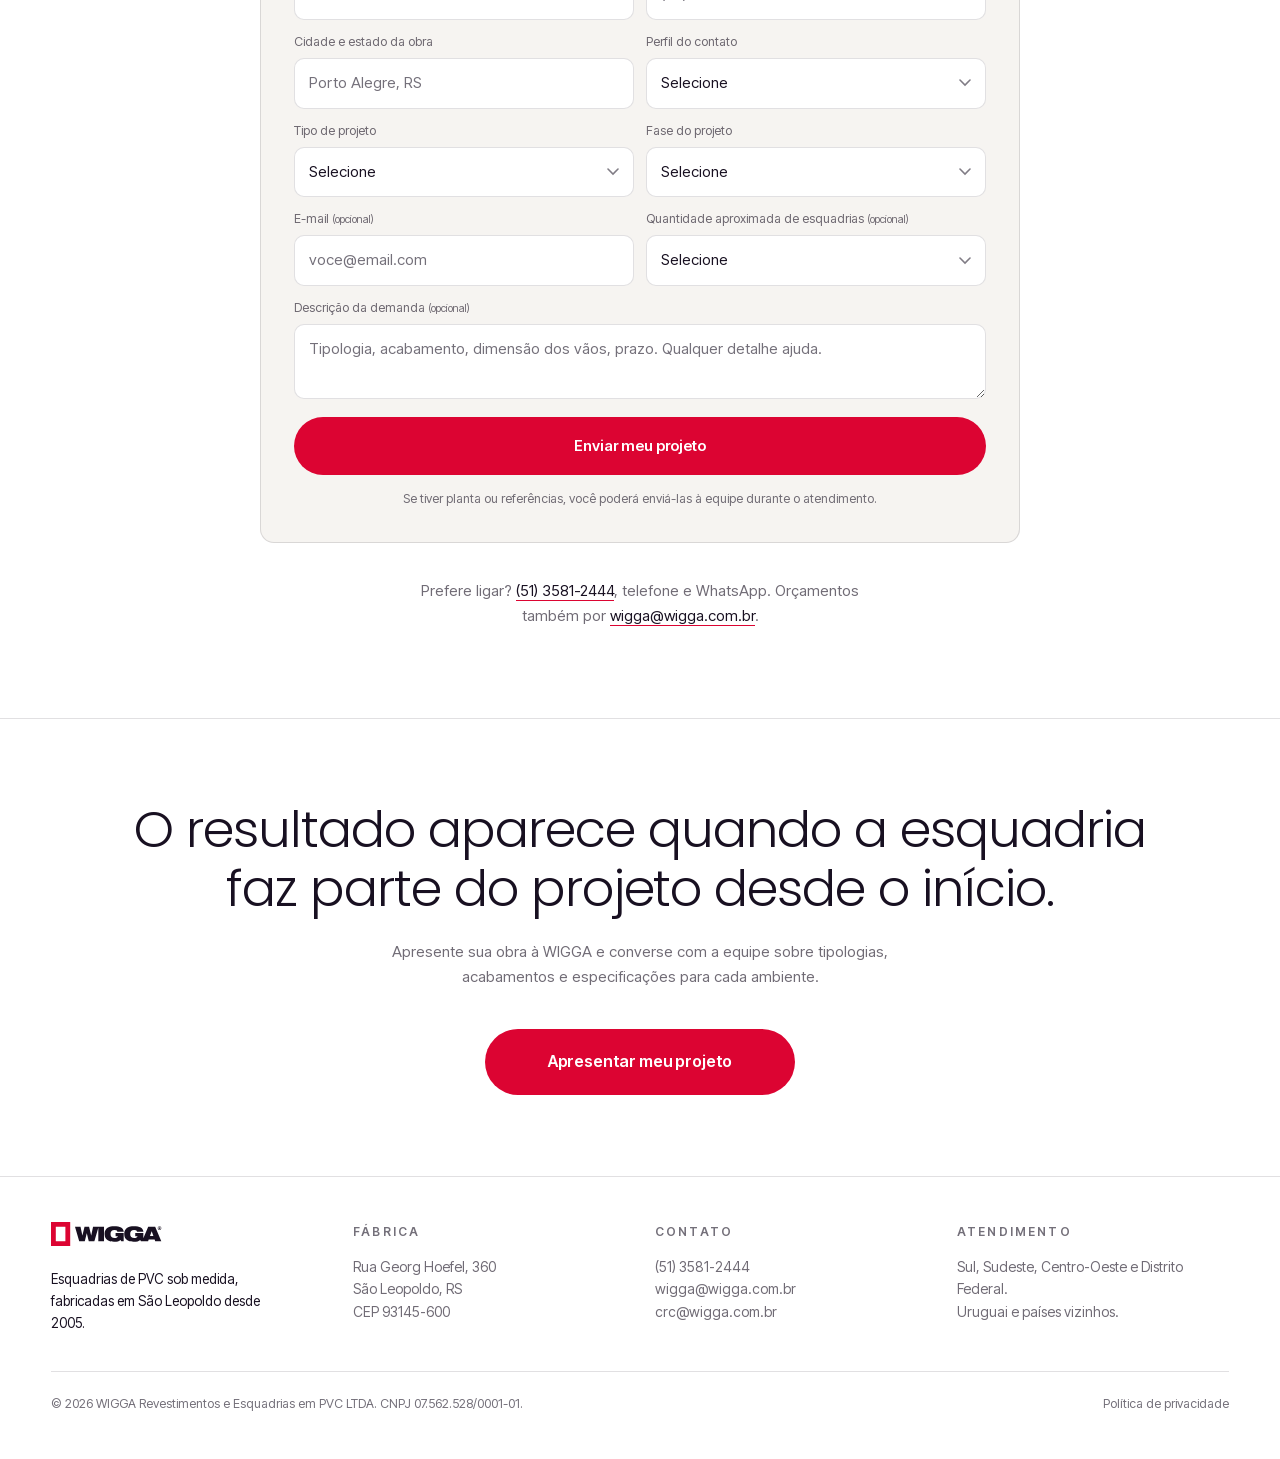
==== commit 6f8545e5: "fix(site): o retorno de 29/09, com a amostra mostrando o material de verdade Dois pedidos da WIGGA, " ====
--- a/index.html
+++ b/index.html
@@ -17,8 +17,8 @@
 <meta property="og:image" content="https://wigga.com.br/assets/img/hero-residencia-1400.webp">
 <meta name="twitter:card" content="summary_large_image">
 
-<link rel="icon" href="assets/img/favicon.svg" type="image/svg+xml">
-<link rel="apple-touch-icon" href="assets/img/apple-touch-icon.png">
+<link rel="icon" href="assets/img/favicon.svg?v=2" type="image/svg+xml">
+<link rel="apple-touch-icon" href="assets/img/apple-touch-icon.png?v=2">
 
 <link rel="preload" href="assets/fonts/Poppins-300.woff2" as="font" type="font/woff2" crossorigin>
 <link rel="preload" href="assets/fonts/InterTight-var.woff2" as="font" type="font/woff2" crossorigin>
@@ -302,6 +302,8 @@
 .colors__grid{display:grid;grid-template-columns:minmax(0,1fr) minmax(0,.82fr);gap:clamp(32px,5vw,72px);align-items:center}
 .sampler{
 position:relative;aspect-ratio:4/3;border-radius:var(--radius);overflow:hidden;
+--marco:clamp(20px,3vw,38px);
+--folha:clamp(8px,1.2vw,15px);
 background:
 linear-gradient(118deg,rgba(255,255,255,.72) 0 26%,rgba(255,255,255,0) 26.6% 40%,rgba(255,255,255,.34) 40.6% 49%,rgba(255,255,255,0) 49.6%),
 linear-gradient(160deg,#dfe6ea,#c2ccd3 52%,#aab6bf);
@@ -309,25 +311,43 @@
 }
 .sampler__frame{position:absolute;inset:0;pointer-events:none}
 .sampler__frame::before{
-content:'';position:absolute;inset:0;border:clamp(20px,3vw,38px) solid var(--sw,#171717);
-box-shadow:0 0 0 1px rgba(255,255,255,.12) inset,inset 0 0 60px rgba(0,0,0,.45);
-transition:border-color .5s var(--ease-out)
-}
-.sampler__frame::after{
-content:'';position:absolute;inset:clamp(20px,3vw,38px);
-border:clamp(8px,1.2vw,15px) solid var(--sw-in,var(--sw,#171717));
-transition:border-color .5s var(--ease-out)
-}
+content:'';position:absolute;inset:0;border:var(--marco) solid var(--sw,#171717);
+box-shadow:0 0 0 1px rgba(255,255,255,.12) inset,inset 0 0 60px rgba(0,0,0,.45)
+}
+.sampler__bar{
+--t:var(--marco);
+position:absolute;background-color:var(--sw,#171717);
+background-size:cover;background-position:center;background-repeat:no-repeat
+}
+.sampler__bar::after{
+content:'';position:absolute;inset:0;
+background:linear-gradient(var(--luz,180deg),rgba(255,255,255,.2),rgba(255,255,255,0) 44%,rgba(0,0,0,.2))
+}
+.sampler__bar--t,.sampler__bar--b{left:0;right:0;height:var(--t);background-image:var(--tex-h)}
+.sampler__bar--l,.sampler__bar--r{top:0;bottom:0;width:var(--t);background-image:var(--tex-v);--luz:90deg}
+.sampler__bar--t{top:0;clip-path:polygon(0 0,100% 0,calc(100% - var(--t)) 100%,var(--t) 100%)}
+.sampler__bar--b{bottom:0;clip-path:polygon(var(--t) 0,calc(100% - var(--t)) 0,100% 100%,0 100%)}
+.sampler__bar--l{left:0;clip-path:polygon(0 0,100% var(--t),100% calc(100% - var(--t)),0 100%)}
+.sampler__bar--r{right:0;clip-path:polygon(100% 0,100% 100%,0 calc(100% - var(--t)),0 var(--t))}
+.sampler__sash{position:absolute;inset:var(--marco)}
+.sampler__sash .sampler__bar{--t:var(--folha);background-color:var(--sw-in,var(--sw,#171717))}
+.sampler__sash .sampler__bar--t,.sampler__sash .sampler__bar--b{background-image:var(--tex-in-h,var(--tex-h))}
+.sampler__sash .sampler__bar--l,.sampler__sash .sampler__bar--r{background-image:var(--tex-in-v,var(--tex-v))}
 .sampler__mullion{
-position:absolute;top:clamp(20px,3vw,38px);bottom:clamp(20px,3vw,38px);left:50%;
-width:clamp(13px,1.8vw,22px);transform:translateX(-50%);
-background:var(--sw,#171717);z-index:2;box-shadow:0 0 0 1px rgba(255,255,255,.1);
-transition:background-color .5s var(--ease-out)
+position:absolute;top:var(--marco);bottom:var(--marco);left:50%;
+width:clamp(13px,1.8vw,22px);transform:translateX(-50%);z-index:2;
+background-color:var(--sw,#171717);background-image:var(--tex-v);
+background-size:cover;background-position:center;
+box-shadow:0 0 0 1px rgba(255,255,255,.1)
+}
+.sampler__mullion::after{
+content:'';position:absolute;inset:0;
+background:linear-gradient(90deg,rgba(255,255,255,.2),rgba(255,255,255,0) 44%,rgba(0,0,0,.2))
 }
 .sampler__legend{
 position:absolute;z-index:3;
-left:calc(clamp(20px,3vw,38px) + 6px);
-bottom:calc((clamp(20px,3vw,38px) - 14px) / 2);
+left:calc(var(--marco) + 6px);
+bottom:calc((var(--marco) - 14px) / 2);
 font-size:12px;line-height:14px;letter-spacing:.14em;text-transform:uppercase;
 color:var(--sw-txt,rgba(255,255,255,.92));
 text-shadow:var(--sw-txt-sombra,0 1px 3px rgba(0,0,0,.45));
@@ -339,7 +359,11 @@
 border:1px solid var(--line-paper);background:transparent;cursor:pointer;font-size:14px;
 transition:border-color .3s var(--ease-out),transform .3s var(--ease-out)
 }
-.swatch i{width:20px;height:20px;border-radius:50%;flex:0 0 auto;box-shadow:0 0 0 1px rgba(24,16,33,.14) inset}
+.swatch i{
+width:20px;height:20px;border-radius:50%;flex:0 0 auto;
+background-size:cover;background-position:center;
+box-shadow:0 0 0 1px rgba(24,16,33,.14) inset
+}
 .swatch:hover{transform:translateY(-2px);border-color:rgba(24,16,33,.4)}
 .swatch[aria-pressed="true"]{border-color:var(--brand);background:rgba(220,4,50,.07)}
 .bicolor{display:flex;align-items:center;gap:12px;margin-top:24px;font-size:14px;color:var(--on-paper-dim)}
@@ -645,10 +669,20 @@
     </div>
 
     <figure class="perf__media rv">
-      <img src="assets/img/interior-vista-1000.webp"
-           srcset="assets/img/interior-vista-640.webp 640w, assets/img/interior-vista-1000.webp 1000w, assets/img/interior-vista-1600.webp 1600w"
-           sizes="(max-width:900px) 92vw, 1200px" width="1000" height="665" loading="lazy"
-           alt="Sala clara de apartamento alto com esquadrias pretas de correr e vista para a cidade">
+      <!-- Trocada em 29/09/2026: a cliente pediu uma foto mais chamativa aqui, e
+           mandou obras recentes fotografadas por profissional no lugar das de
+           celular. Esta abre para o jardim pela esquadria inteira, que é
+           exatamente o que a seção afirma sobre luz e relação com o exterior. -->
+      <!-- Até 860px o bloco vira 16/10. Servindo só o corte 21/9, o navegador
+           aparava as laterais e esticava o miolo, e no celular retina a foto
+           saía mole. O recorte 16x10 entra por media query, como no hero. -->
+      <picture>
+        <source media="(max-width:860px)" srcset="assets/img/estar-jardim-16x10-640.webp 640w, assets/img/estar-jardim-16x10-900.webp 900w" sizes="92vw">
+        <img src="assets/img/estar-jardim-1000.webp"
+             srcset="assets/img/estar-jardim-640.webp 640w, assets/img/estar-jardim-1000.webp 1000w, assets/img/estar-jardim-1600.webp 1600w"
+             sizes="1200px" width="1000" height="429" loading="lazy"
+             alt="Sala de estar entre paredes de pedra e forro de madeira, com porta de correr envidraçada de parede a parede aberta para o jardim">
+      </picture>
     </figure>
 
     <div class="perf__list">
@@ -728,31 +762,44 @@
          características comprovadas do acabamento específico, sem prometer
          ausência total de manutenção.
 
-         [A PREENCHER] OS OITO HEX ABAIXO SÃO APROXIMAÇÕES. A cliente disse em
-         23/09/2026 que as cores não estão fiéis e que enviaria as imagens
-         oficiais da coleção. Quando chegarem, trocar data-color e o fundo de
-         cada .swatch i. Não estimar de novo por foto: acabamento amadeirado
-         não se resolve com cor chapada, e é isso que ela está vendo errado. -->
+         Os oito acabamentos vêm do PDF "Cores esquadrias" que a WIGGA mandou em
+         29/09/2026, cada amostra recortada em assets/img/tex. O data-color é a
+         cor média da amostra e serve de fundo enquanto a textura carrega e de
+         base para o JS decidir a cor da legenda. A textura em si é o que
+         aparece: a cliente reclamou em 23/09 que a cor chapada não batia, e
+         acabamento amadeirado realmente não se resolve com um hex. -->
 
     <div class="colors__grid">
       <!-- A foto por trás do vão saiu a pedido da cliente: com paisagem, a
            atenção ia para a casa e não para o acabamento, que é o assunto da
            seção. O vão virou vidro neutro, então só a esquadria muda de cor. -->
-      <div class="sampler rv" role="img" aria-label="Amostra da esquadria na cor selecionada">
-        <div class="sampler__frame" style="--sw:#15151A"><span class="sampler__mullion"></span></div>
+      <div class="sampler rv" role="img" aria-label="Amostra da esquadria no acabamento selecionado">
+        <div class="sampler__frame" style="--sw:#171717;--tex-v:url(assets/img/tex/jetblack-v.webp);--tex-h:url(assets/img/tex/jetblack-h.webp)">
+          <span class="sampler__bar sampler__bar--t"></span>
+          <span class="sampler__bar sampler__bar--r"></span>
+          <span class="sampler__bar sampler__bar--b"></span>
+          <span class="sampler__bar sampler__bar--l"></span>
+          <span class="sampler__sash">
+            <span class="sampler__bar sampler__bar--t"></span>
+            <span class="sampler__bar sampler__bar--r"></span>
+            <span class="sampler__bar sampler__bar--b"></span>
+            <span class="sampler__bar sampler__bar--l"></span>
+          </span>
+          <span class="sampler__mullion"></span>
+        </div>
         <span class="sampler__legend">Jetblack</span>
       </div>
 
       <div>
         <div class="swatches rv rv-d1">
-          <button class="swatch" type="button" aria-pressed="true" data-color="#15151A" data-name="Jetblack"><i style="background:#15151A"></i>Jetblack</button>
-          <button class="swatch" type="button" aria-pressed="false" data-color="#241C16" data-name="Black wood"><i style="background:linear-gradient(135deg,#2b211a,#171110)"></i>Black wood</button>
-          <button class="swatch" type="button" aria-pressed="false" data-color="#3A3B3D" data-name="Grafite"><i style="background:#3A3B3D"></i>Grafite</button>
-          <button class="swatch" type="button" aria-pressed="false" data-color="#5B4632" data-name="Bronze"><i style="background:#5B4632"></i>Bronze</button>
-          <button class="swatch" type="button" aria-pressed="false" data-color="#9A6B38" data-name="Golden OAK"><i style="background:linear-gradient(135deg,#b07c42,#7e5327)"></i>Golden OAK</button>
-          <button class="swatch" type="button" aria-pressed="false" data-color="#7A5A3C" data-name="Turner OAK"><i style="background:linear-gradient(135deg,#8d6846,#5f4229)"></i>Turner OAK</button>
-          <button class="swatch" type="button" aria-pressed="false" data-color="#6E6A5F" data-name="Pirita"><i style="background:#6E6A5F"></i>Pirita</button>
-          <button class="swatch" type="button" aria-pressed="false" data-color="#B9B7B2" data-name="Platina"><i style="background:#B9B7B2"></i>Platina</button>
+          <button class="swatch" type="button" aria-pressed="true"  data-tex="jetblack"   data-color="#171717" data-name="Jetblack"><i style="background-color:#171717;background-image:url(assets/img/tex/jetblack-dot.webp)"></i>Jetblack</button>
+          <button class="swatch" type="button" aria-pressed="false" data-tex="blackwood"  data-color="#1B1B1B" data-name="Blackwood"><i style="background-color:#1B1B1B;background-image:url(assets/img/tex/blackwood-dot.webp)"></i>Blackwood</button>
+          <button class="swatch" type="button" aria-pressed="false" data-tex="grafite"    data-color="#3B3B3B" data-name="Grafite"><i style="background-color:#3B3B3B;background-image:url(assets/img/tex/grafite-dot.webp)"></i>Grafite</button>
+          <button class="swatch" type="button" aria-pressed="false" data-tex="bronze"     data-color="#544B39" data-name="Bronze"><i style="background-color:#544B39;background-image:url(assets/img/tex/bronze-dot.webp)"></i>Bronze</button>
+          <button class="swatch" type="button" aria-pressed="false" data-tex="golden-oak" data-color="#68481F" data-name="Golden OAK"><i style="background-color:#68481F;background-image:url(assets/img/tex/golden-oak-dot.webp)"></i>Golden OAK</button>
+          <button class="swatch" type="button" aria-pressed="false" data-tex="turner-oak" data-color="#957D5A" data-name="Turner OAK"><i style="background-color:#957D5A;background-image:url(assets/img/tex/turner-oak-dot.webp)"></i>Turner OAK</button>
+          <button class="swatch" type="button" aria-pressed="false" data-tex="pirita"     data-color="#9B998F" data-name="Pirita"><i style="background-color:#9B998F;background-image:url(assets/img/tex/pirita-dot.webp)"></i>Pirita</button>
+          <button class="swatch" type="button" aria-pressed="false" data-tex="platina"    data-color="#AFAFAF" data-name="Platina"><i style="background-color:#AFAFAF;background-image:url(assets/img/tex/platina-dot.webp)"></i>Platina</button>
         </div>
 
         <div class="bicolor rv rv-d2">
@@ -935,7 +982,9 @@
         <img src="assets/img/residencia-madeira-1000.webp" srcset="assets/img/residencia-madeira-640.webp 640w, assets/img/residencia-madeira-1000.webp 1000w" sizes="(max-width:640px) 92vw, 46vw" width="1000" height="562" loading="lazy" alt="Residência com painéis de madeira e esquadrias escuras na fachada">
       </figure>
       <figure class="work rv rv-d1">
-        <img src="assets/img/obra-01-1000.webp" srcset="assets/img/obra-01-640.webp 640w, assets/img/obra-01-1000.webp 1000w" sizes="(max-width:640px) 92vw, 46vw" width="1000" height="607" loading="lazy" alt="Residência contemporânea com esquadrias de piso a teto e jardim frontal">
+        <!-- Trocada em 29/09/2026 junto com a da seção de desempenho, pelo mesmo
+             motivo: obra recente, foto profissional. -->
+        <img src="assets/img/residencia-deck-1000.webp" srcset="assets/img/residencia-deck-640.webp 640w, assets/img/residencia-deck-1000.webp 1000w" sizes="(max-width:640px) 92vw, 46vw" width="1000" height="750" loading="lazy" alt="Deck de madeira com piscina, portas de correr escuras de piso a teto e araucárias ao fundo">
       </figure>
       <figure class="work rv rv-d1">
         <img src="assets/img/obra-02-1000.webp" srcset="assets/img/obra-02-640.webp 640w, assets/img/obra-02-1000.webp 1000w" sizes="(max-width:640px) 92vw, 46vw" width="1000" height="750" loading="lazy" alt="Sobrado moderno com grandes vãos envidraçados e varanda">
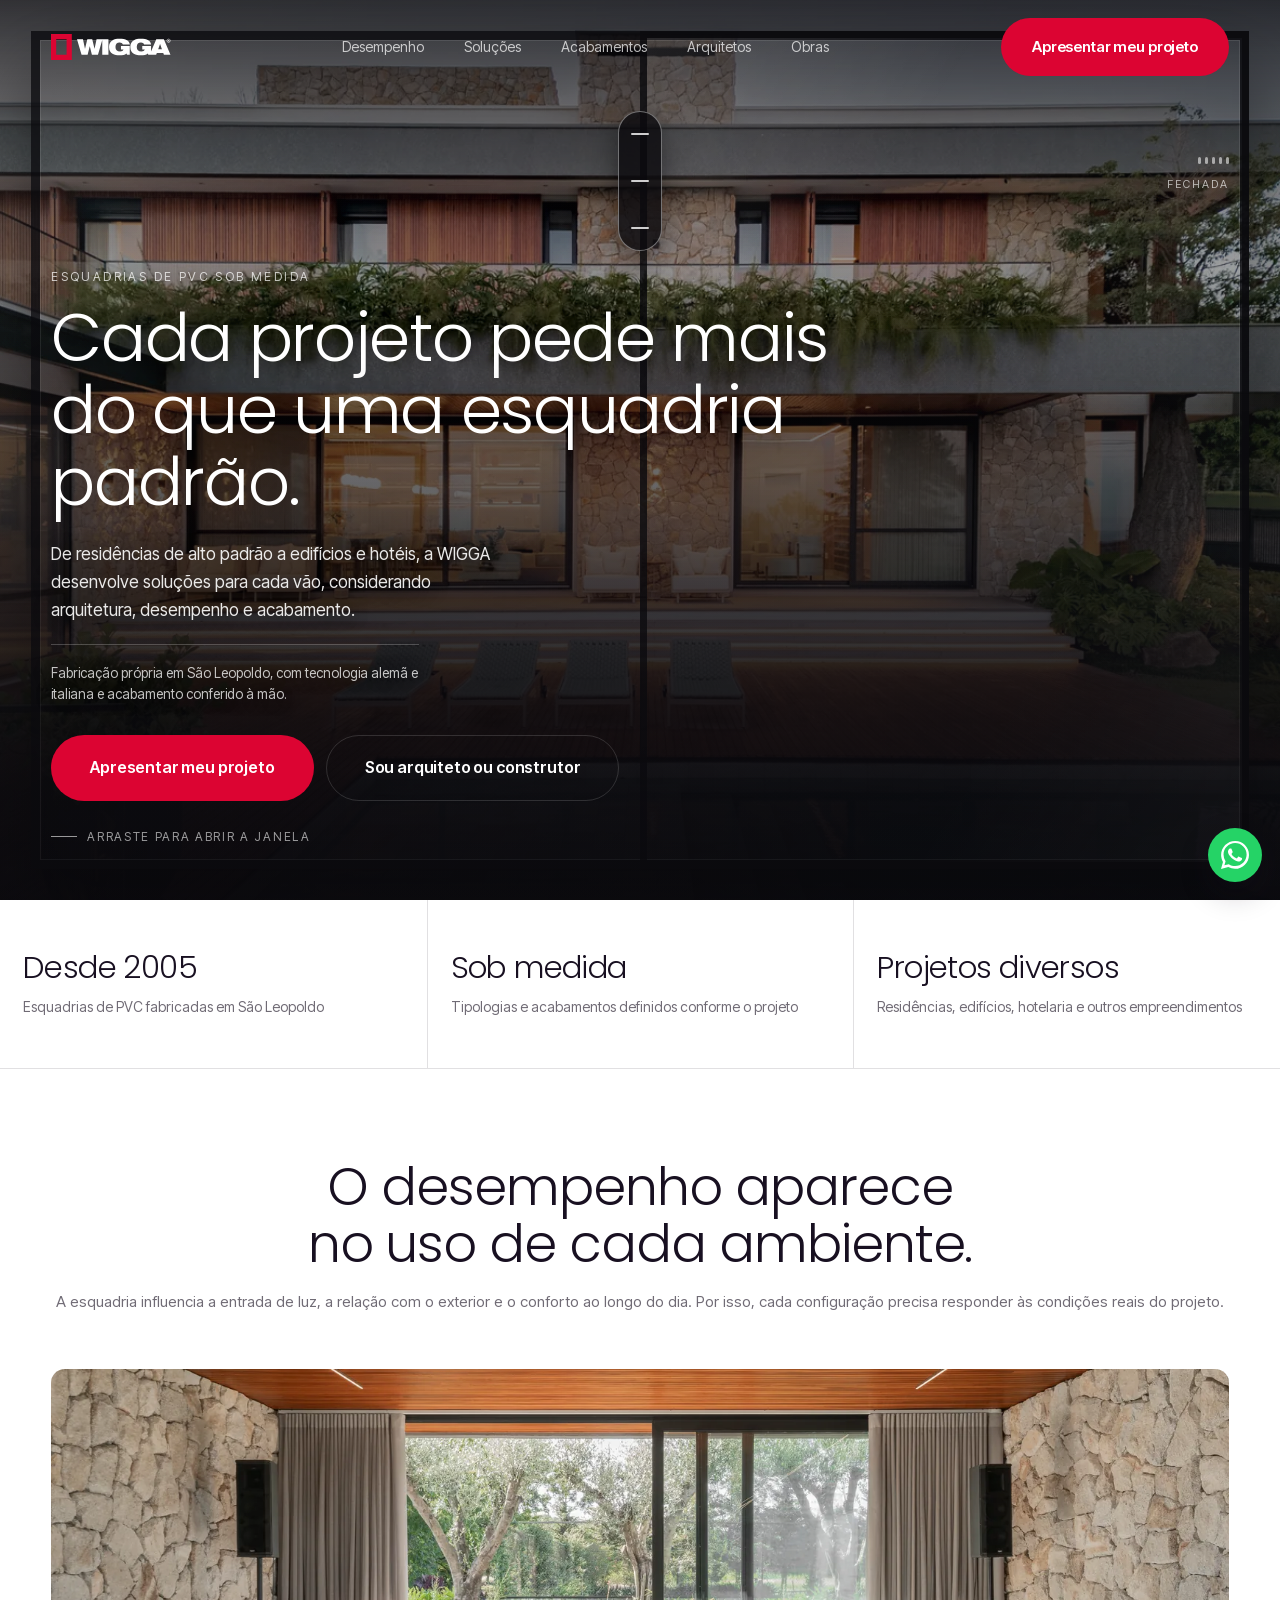
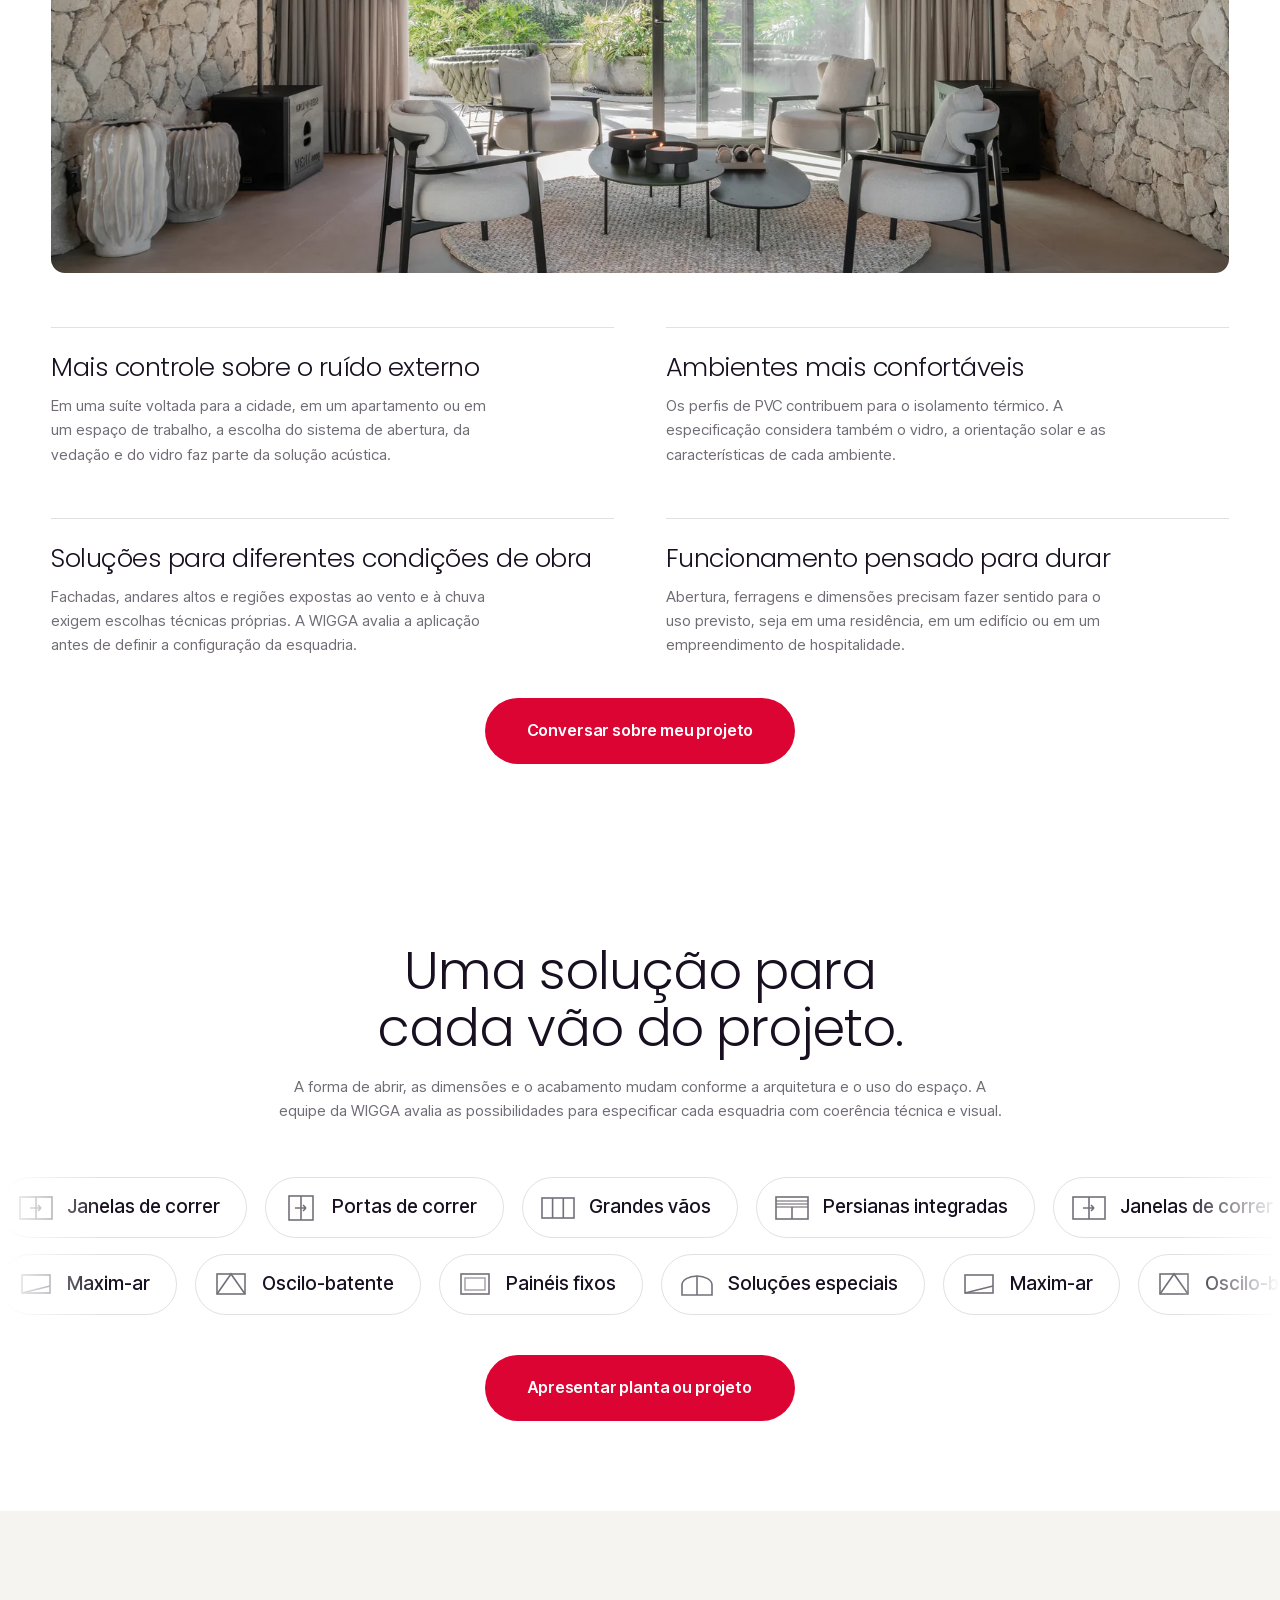
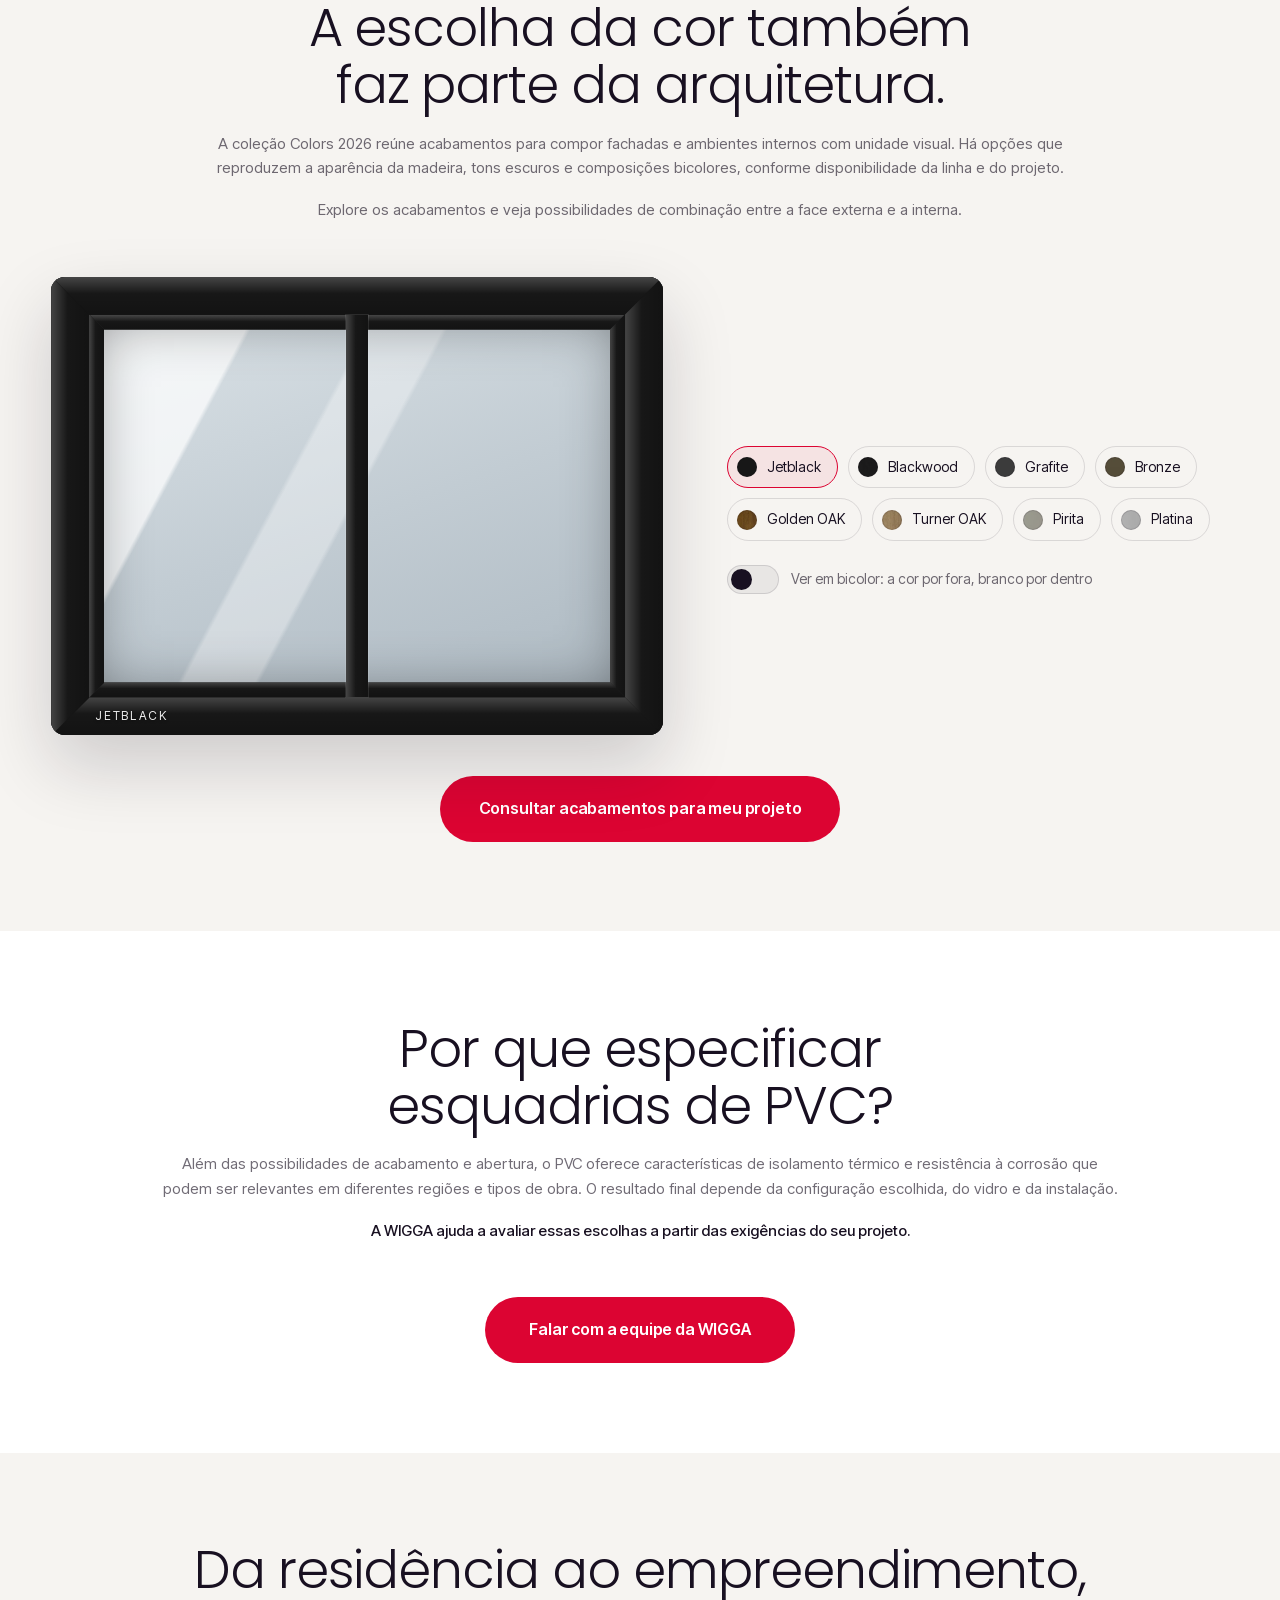
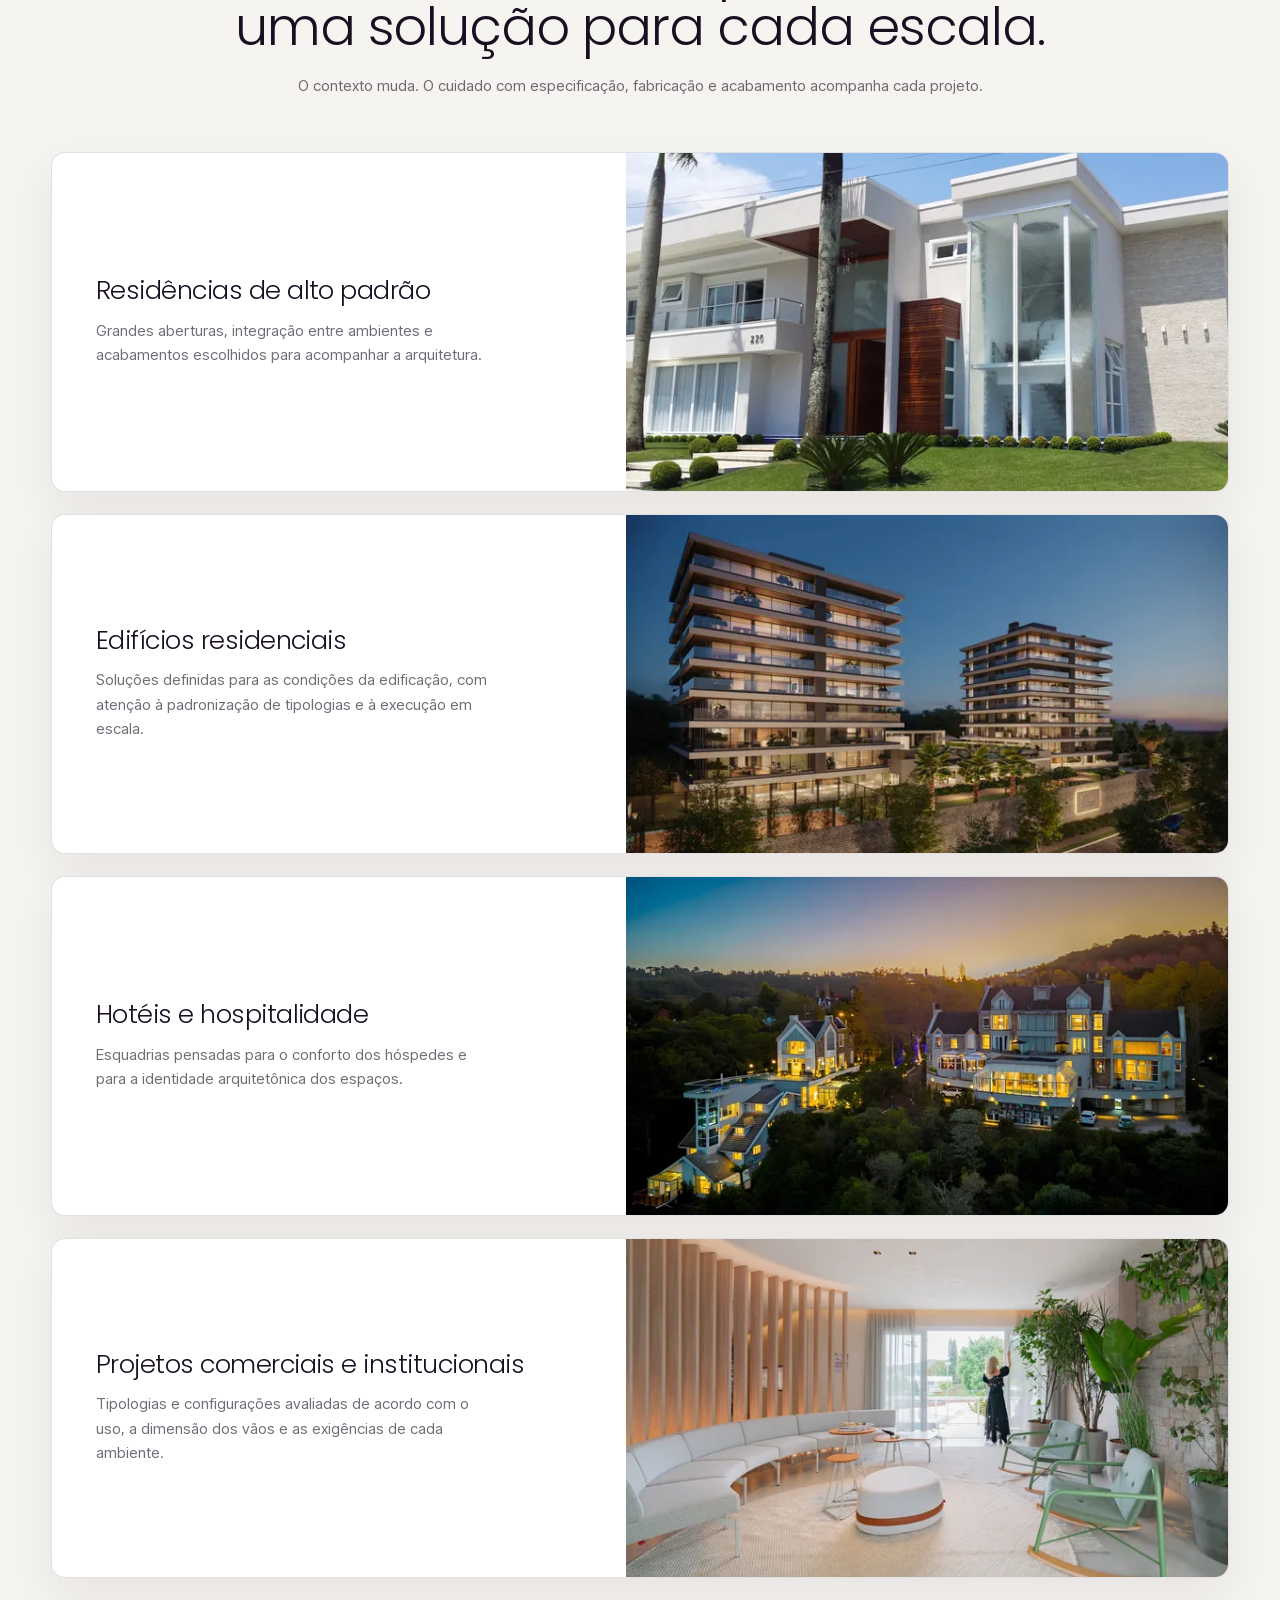
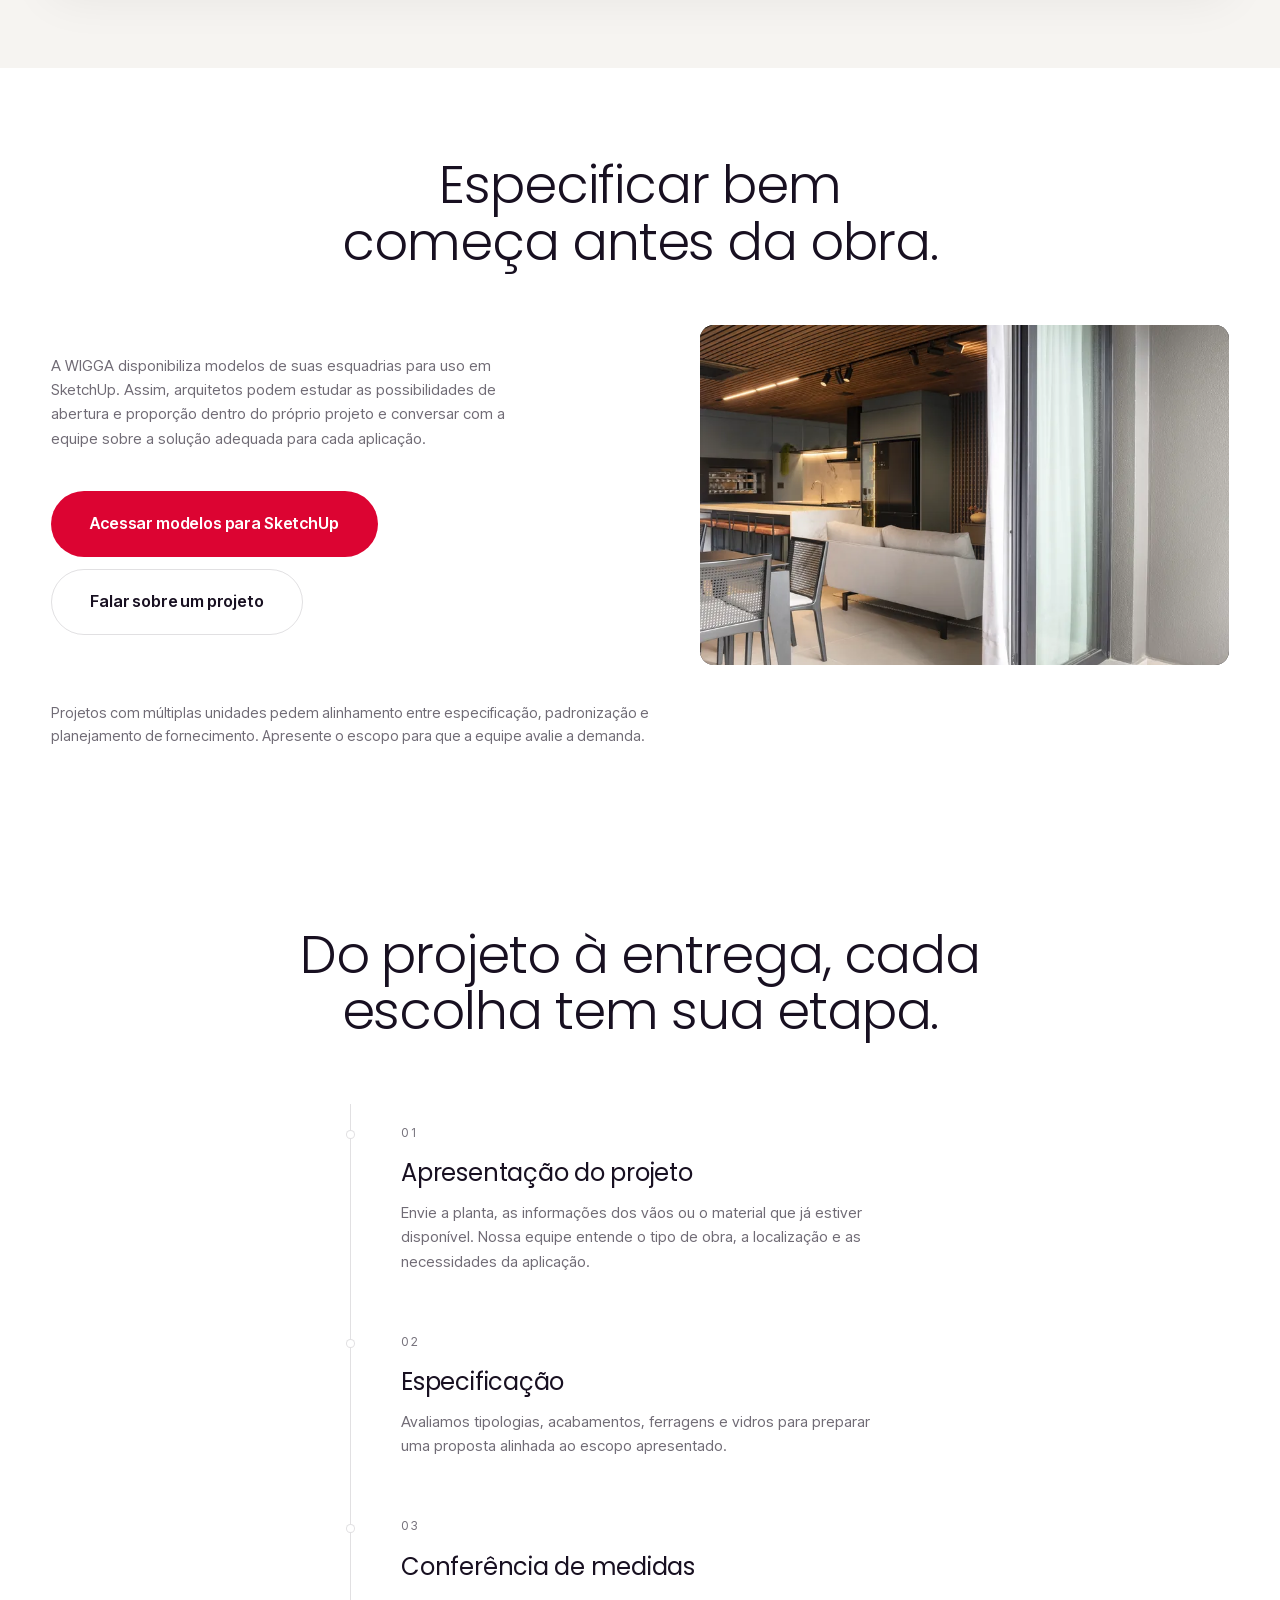
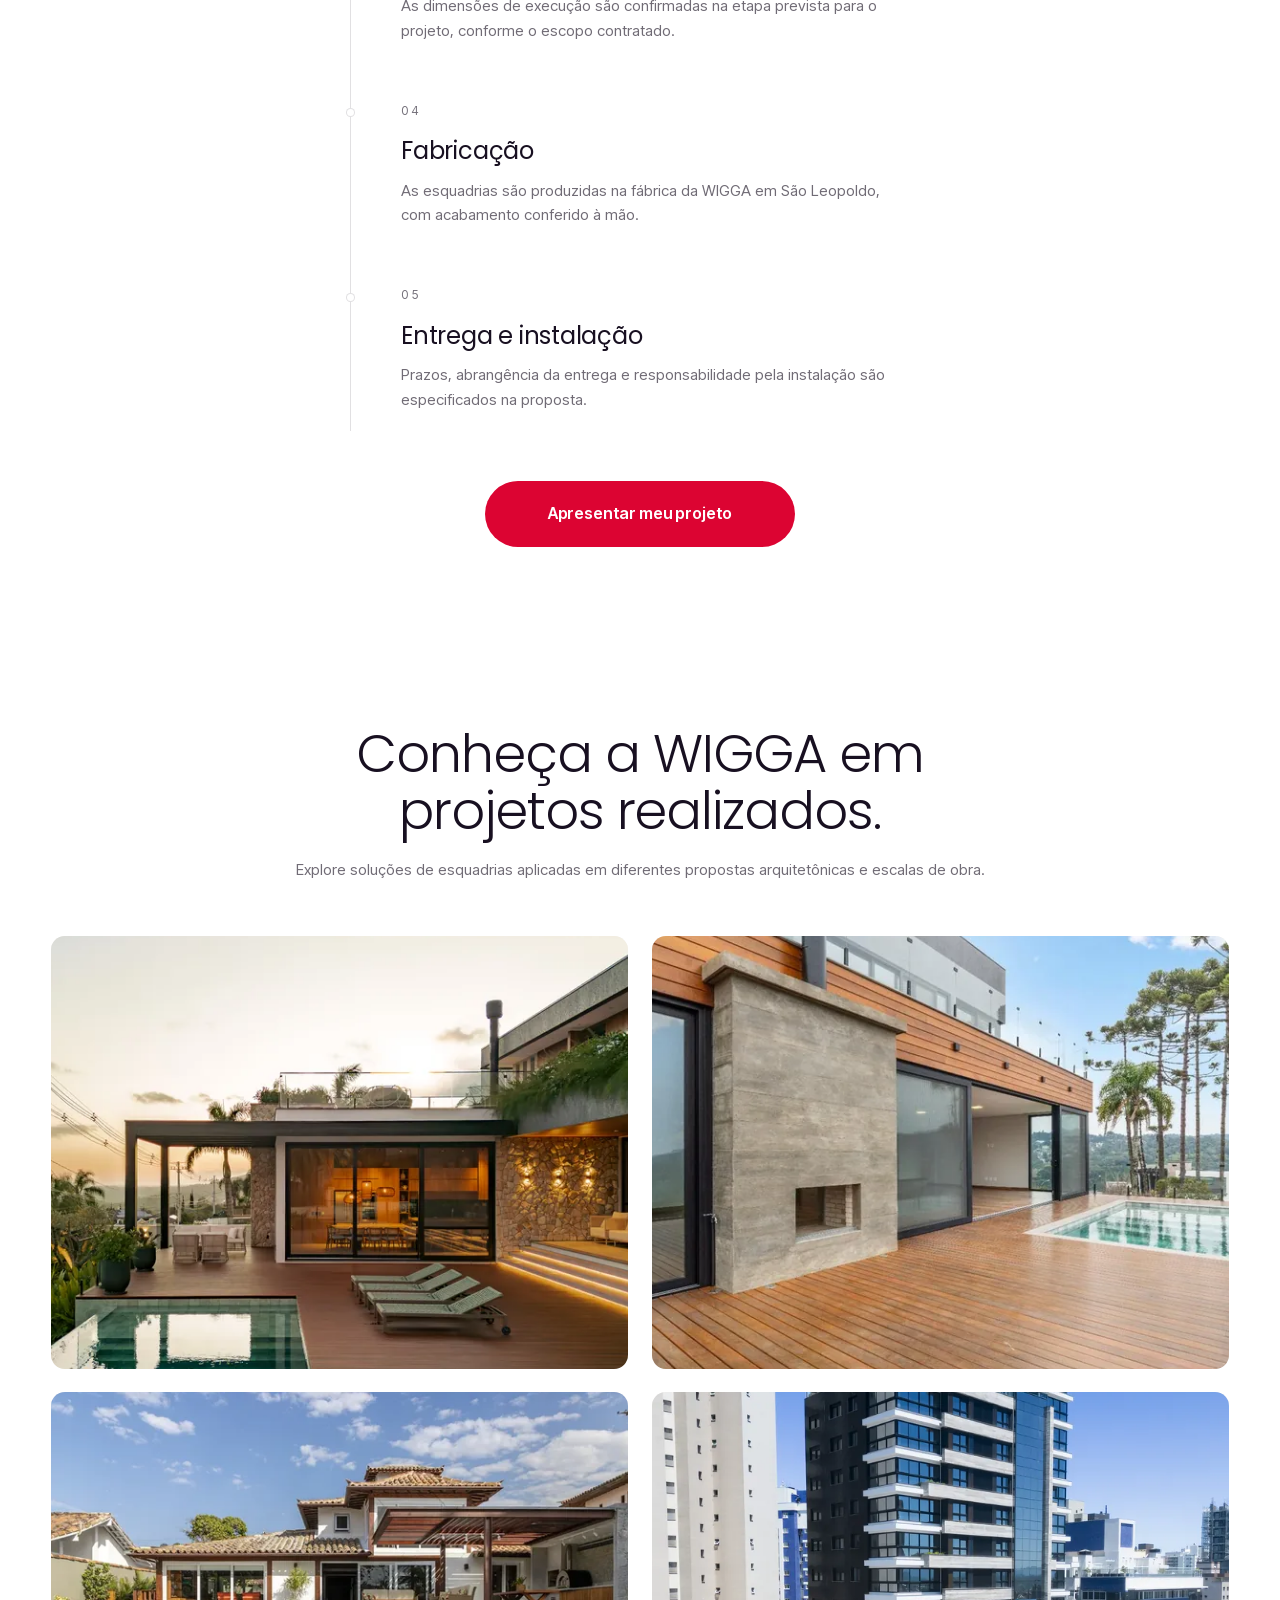
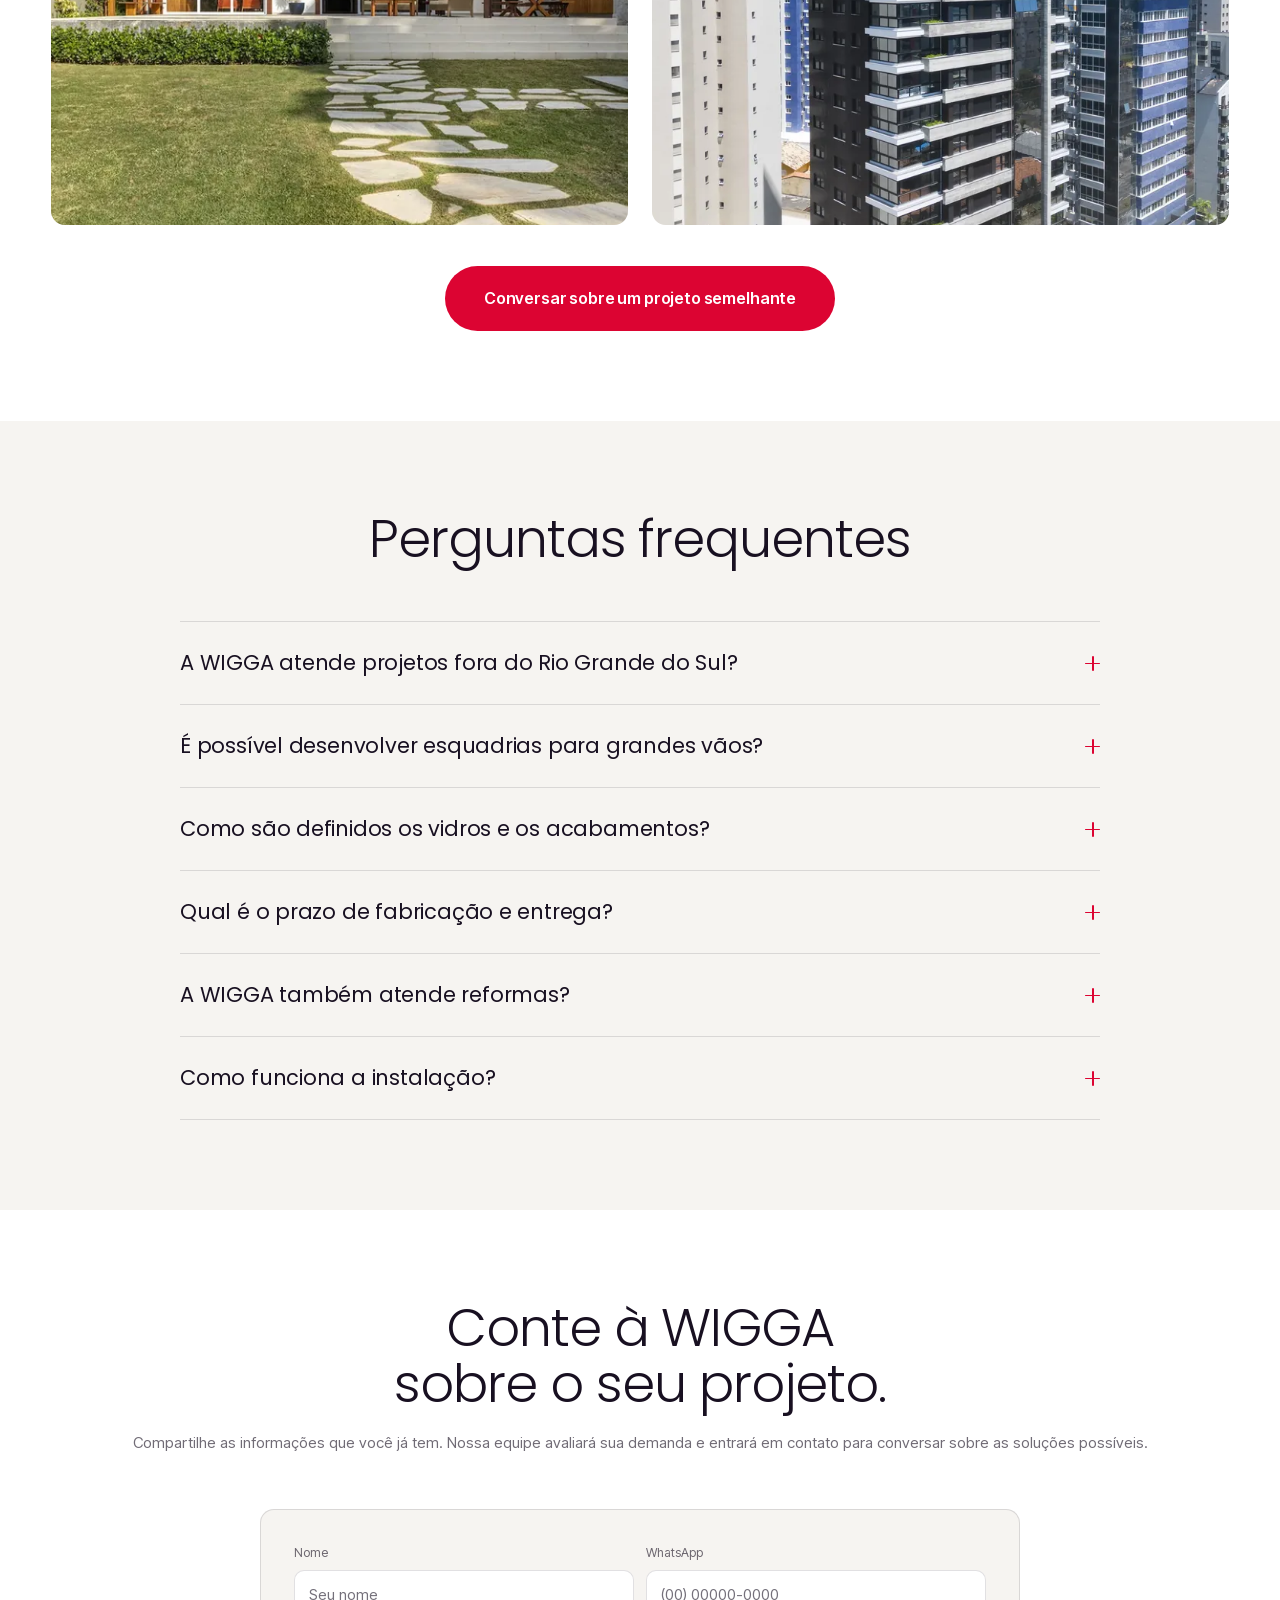
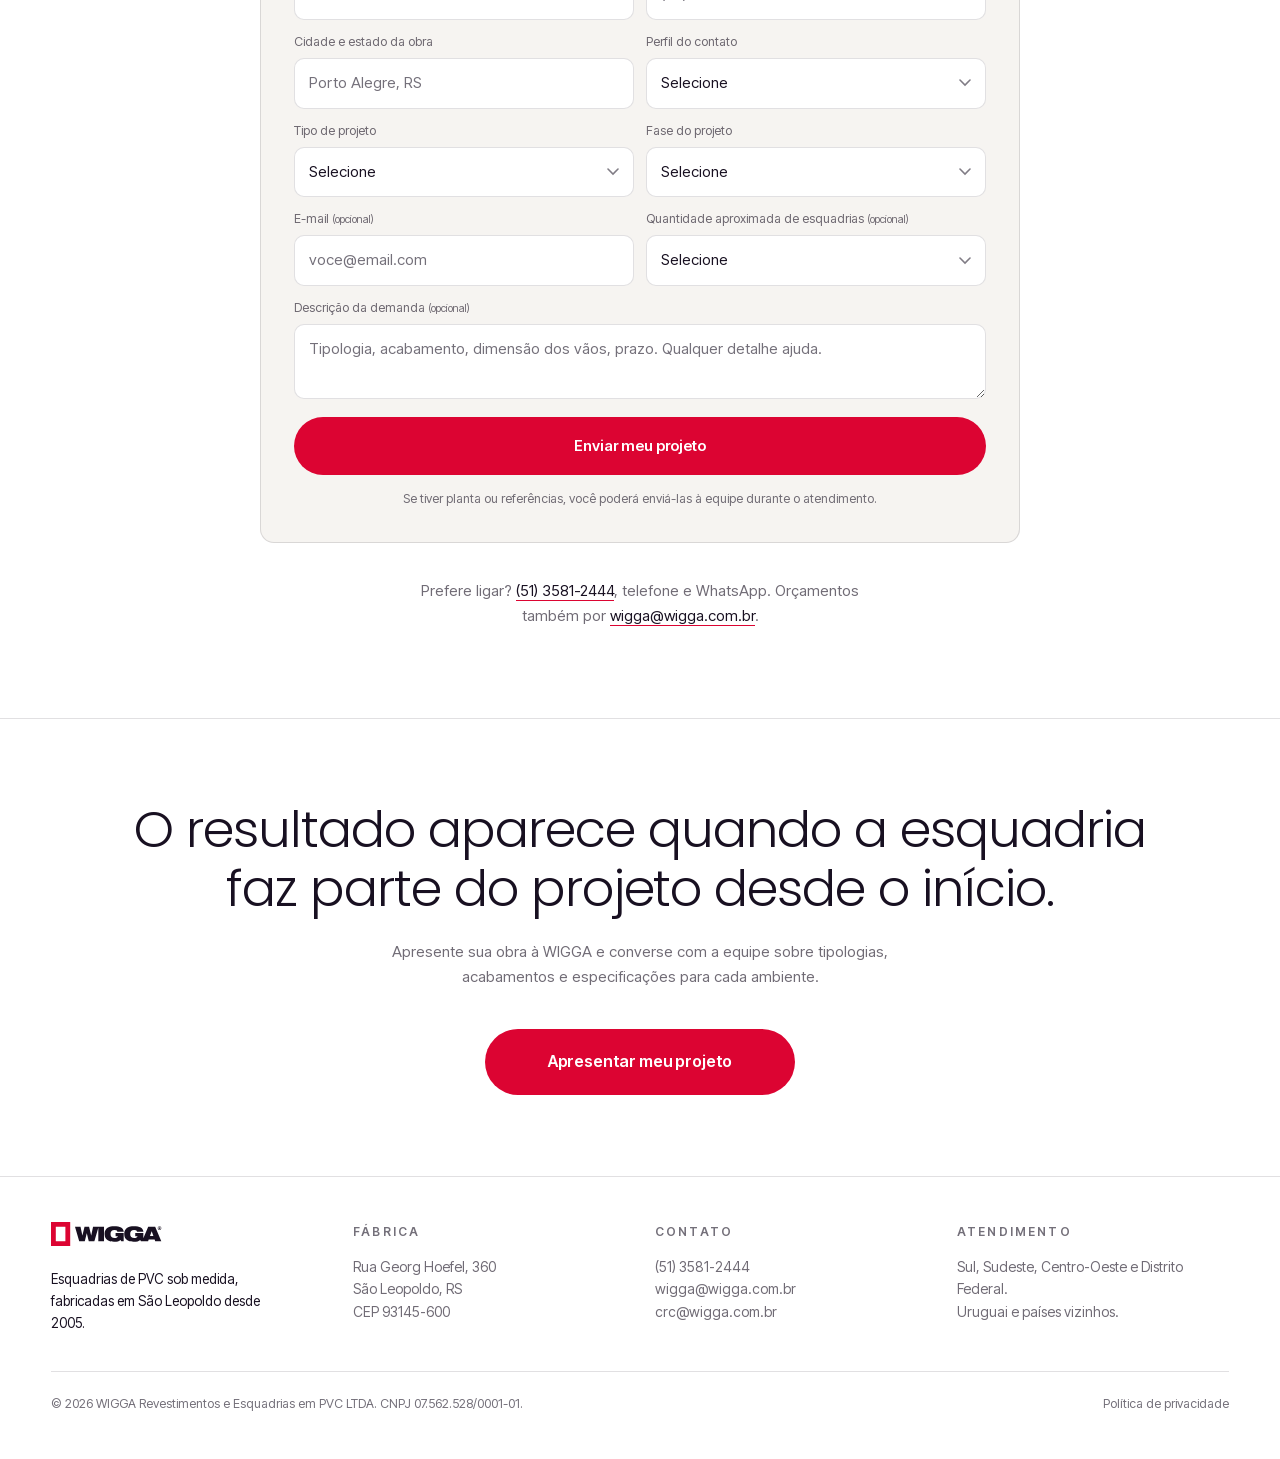
==== commit dc209415: "fix(site): cartões de Aplicações empilham no celular, e o grid de Obras sobe de nível Os cartões de " ====
--- a/index.html
+++ b/index.html
@@ -394,8 +394,15 @@
 .app__img--vazio{display:grid;place-items:center;background:var(--paper-2);border-left:1px solid var(--line-paper)}
 .app__img--vazio svg{width:min(46%,150px);height:auto;color:rgba(220,4,50,.22)}
 @media (max-width:860px){
-.app{grid-template-columns:1fr;position:relative;top:0;height:auto}
-.app__img{aspect-ratio:16/10;order:-1}
+.app{
+grid-template-columns:1fr;
+grid-template-rows:minmax(0,1fr) auto;
+top:calc(78px + var(--i,0) * 12px);
+height:clamp(340px,50vh,420px);
+height:clamp(340px,50svh,420px)
+}
+.app__img{order:-1}
+.app__txt{padding:clamp(20px,5vw,30px)}
 }
 .spec{background:var(--paper);overflow:hidden}
 .spec__grid{display:grid;grid-template-columns:minmax(0,1.05fr) minmax(0,.95fr);gap:clamp(30px,5vw,80px);align-items:stretch}
@@ -978,8 +985,15 @@
          pendente: o documento pede confirmação com a WIGGA antes de publicar. -->
 
     <div class="works__grid">
+      <!-- Este bloco é 4/3 no desktop e 3/4 abaixo de 640px, então vai de
+           picture: a foto é em pé e um recorte só perderia metade dela numa das
+           duas telas. No corte deitado o foco sobe, porque o assunto é a casa
+           acesa atrás da esquadria, não a piscina. -->
       <figure class="work work--tall rv">
-        <img src="assets/img/residencia-madeira-1000.webp" srcset="assets/img/residencia-madeira-640.webp 640w, assets/img/residencia-madeira-1000.webp 1000w" sizes="(max-width:640px) 92vw, 46vw" width="1000" height="562" loading="lazy" alt="Residência com painéis de madeira e esquadrias escuras na fachada">
+        <picture>
+          <source media="(max-width:640px)" srcset="assets/img/residencia-anoitecer-3x4-640.webp 640w, assets/img/residencia-anoitecer-3x4-900.webp 900w" sizes="92vw">
+          <img src="assets/img/residencia-anoitecer-1000.webp" srcset="assets/img/residencia-anoitecer-640.webp 640w, assets/img/residencia-anoitecer-1000.webp 1000w" sizes="46vw" width="1000" height="750" loading="lazy" alt="Residência ao anoitecer com porta de correr de piso a teto, cozinha acesa ao fundo, deck de madeira e piscina">
+        </picture>
       </figure>
       <figure class="work rv rv-d1">
         <!-- Trocada em 29/09/2026 junto com a da seção de desempenho, pelo mesmo
@@ -987,7 +1001,10 @@
         <img src="assets/img/residencia-deck-1000.webp" srcset="assets/img/residencia-deck-640.webp 640w, assets/img/residencia-deck-1000.webp 1000w" sizes="(max-width:640px) 92vw, 46vw" width="1000" height="750" loading="lazy" alt="Deck de madeira com piscina, portas de correr escuras de piso a teto e araucárias ao fundo">
       </figure>
       <figure class="work rv rv-d1">
-        <img src="assets/img/obra-02-1000.webp" srcset="assets/img/obra-02-640.webp 640w, assets/img/obra-02-1000.webp 1000w" sizes="(max-width:640px) 92vw, 46vw" width="1000" height="750" loading="lazy" alt="Sobrado moderno com grandes vãos envidraçados e varanda">
+        <!-- A que saiu era a única foto de celular do grid: sol a pino, céu
+             estourado e uma caminhonete estacionada no fundo. Esta entra
+             também para variar a arquitetura, que estava toda contemporânea. -->
+        <img src="assets/img/residencia-varanda-880.webp" srcset="assets/img/residencia-varanda-640.webp 640w, assets/img/residencia-varanda-880.webp 880w" sizes="(max-width:640px) 92vw, 46vw" width="880" height="660" loading="lazy" alt="Fachada de fundos com pergolado de madeira e portas de correr envidraçadas abertas para o jardim">
       </figure>
       <figure class="work work--tall rv">
         <img src="assets/img/edificio-vertical-800.webp" width="800" height="1067" loading="lazy" alt="Edifício alto com esquadrias escuras, visto de baixo contra o céu">
